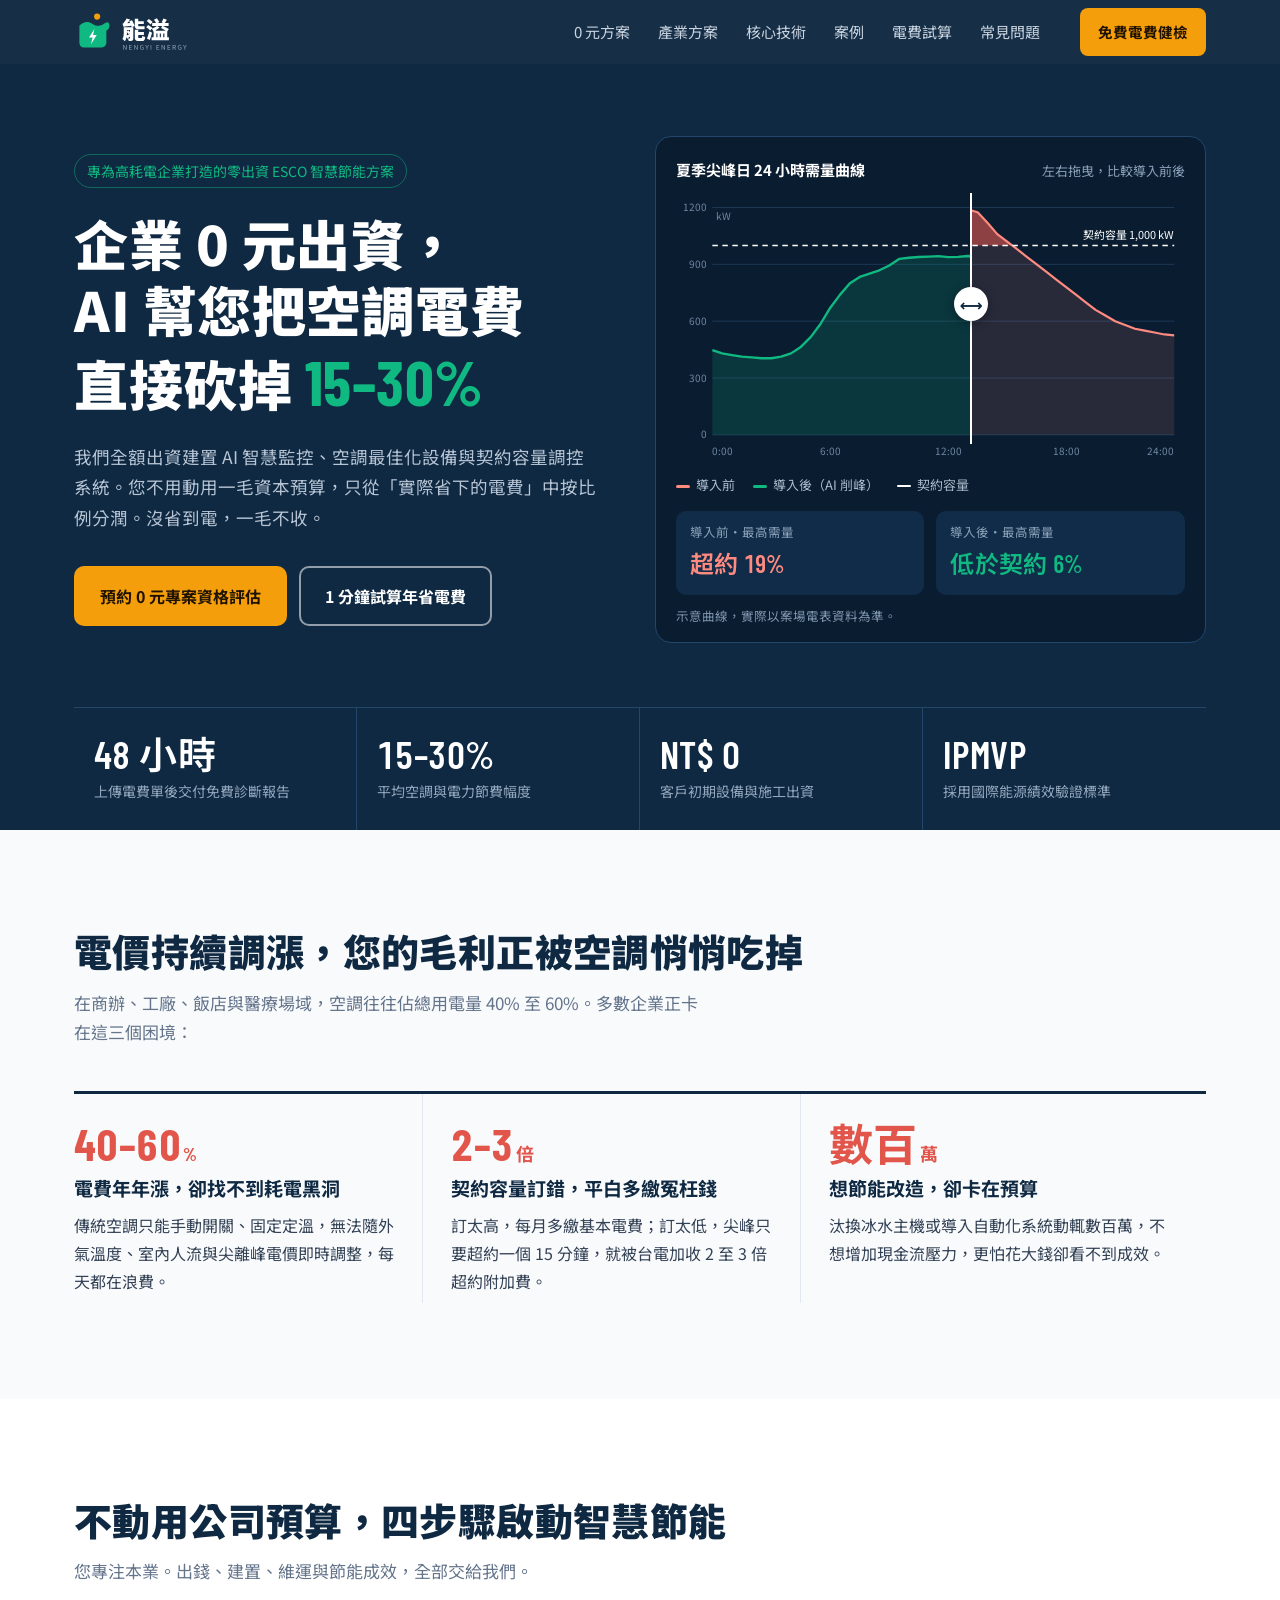
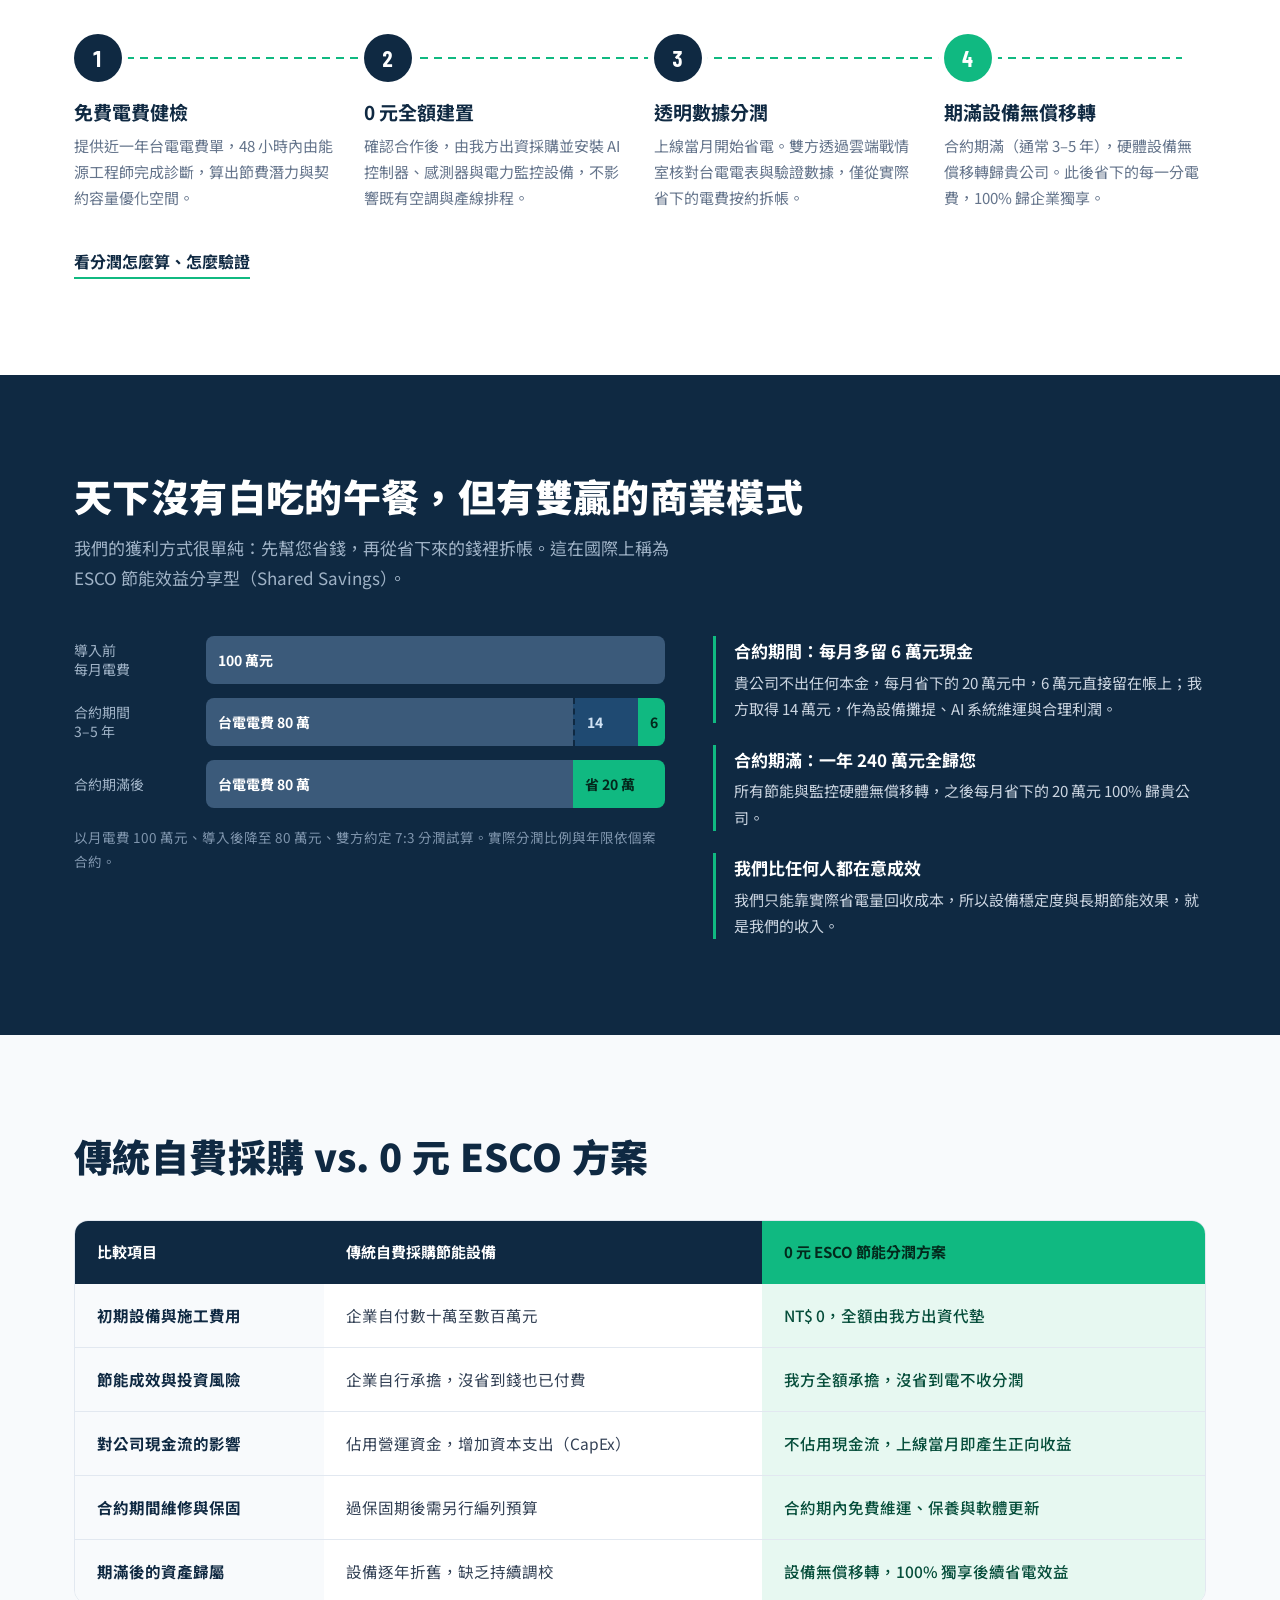
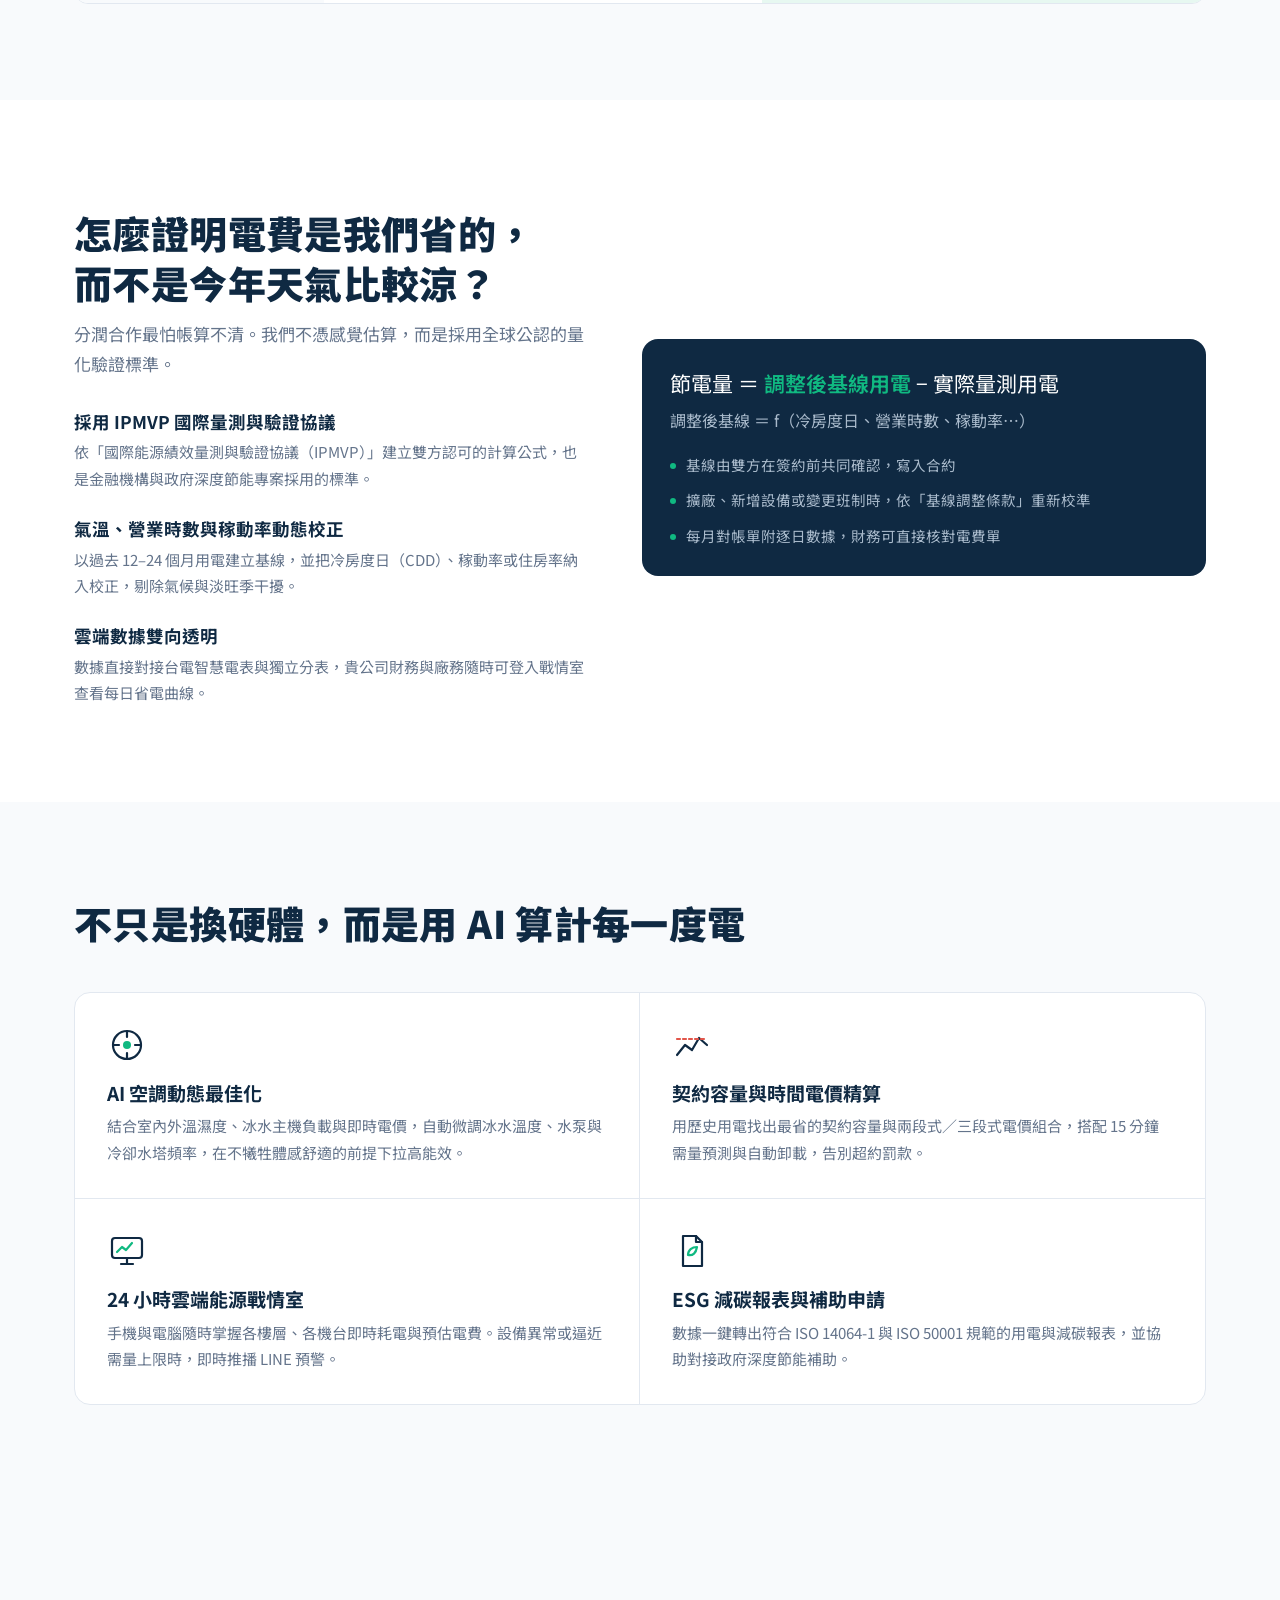
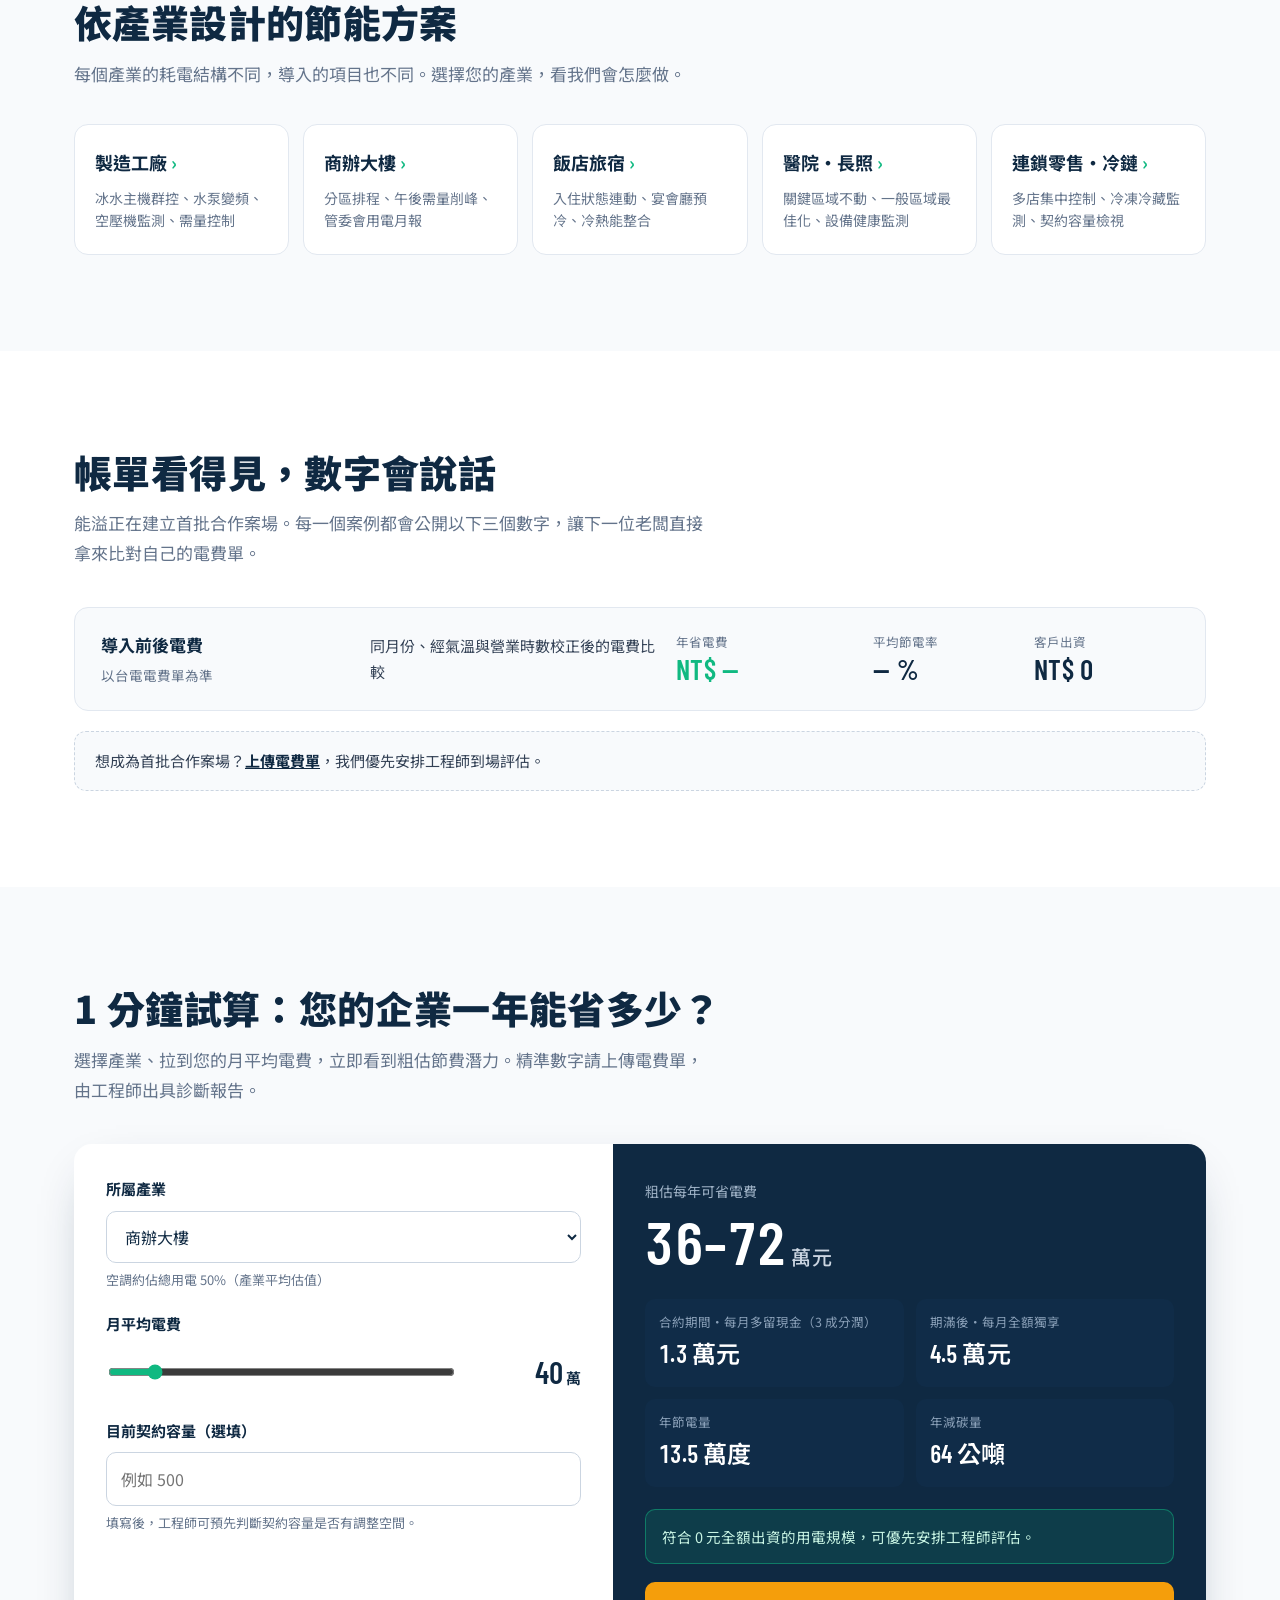
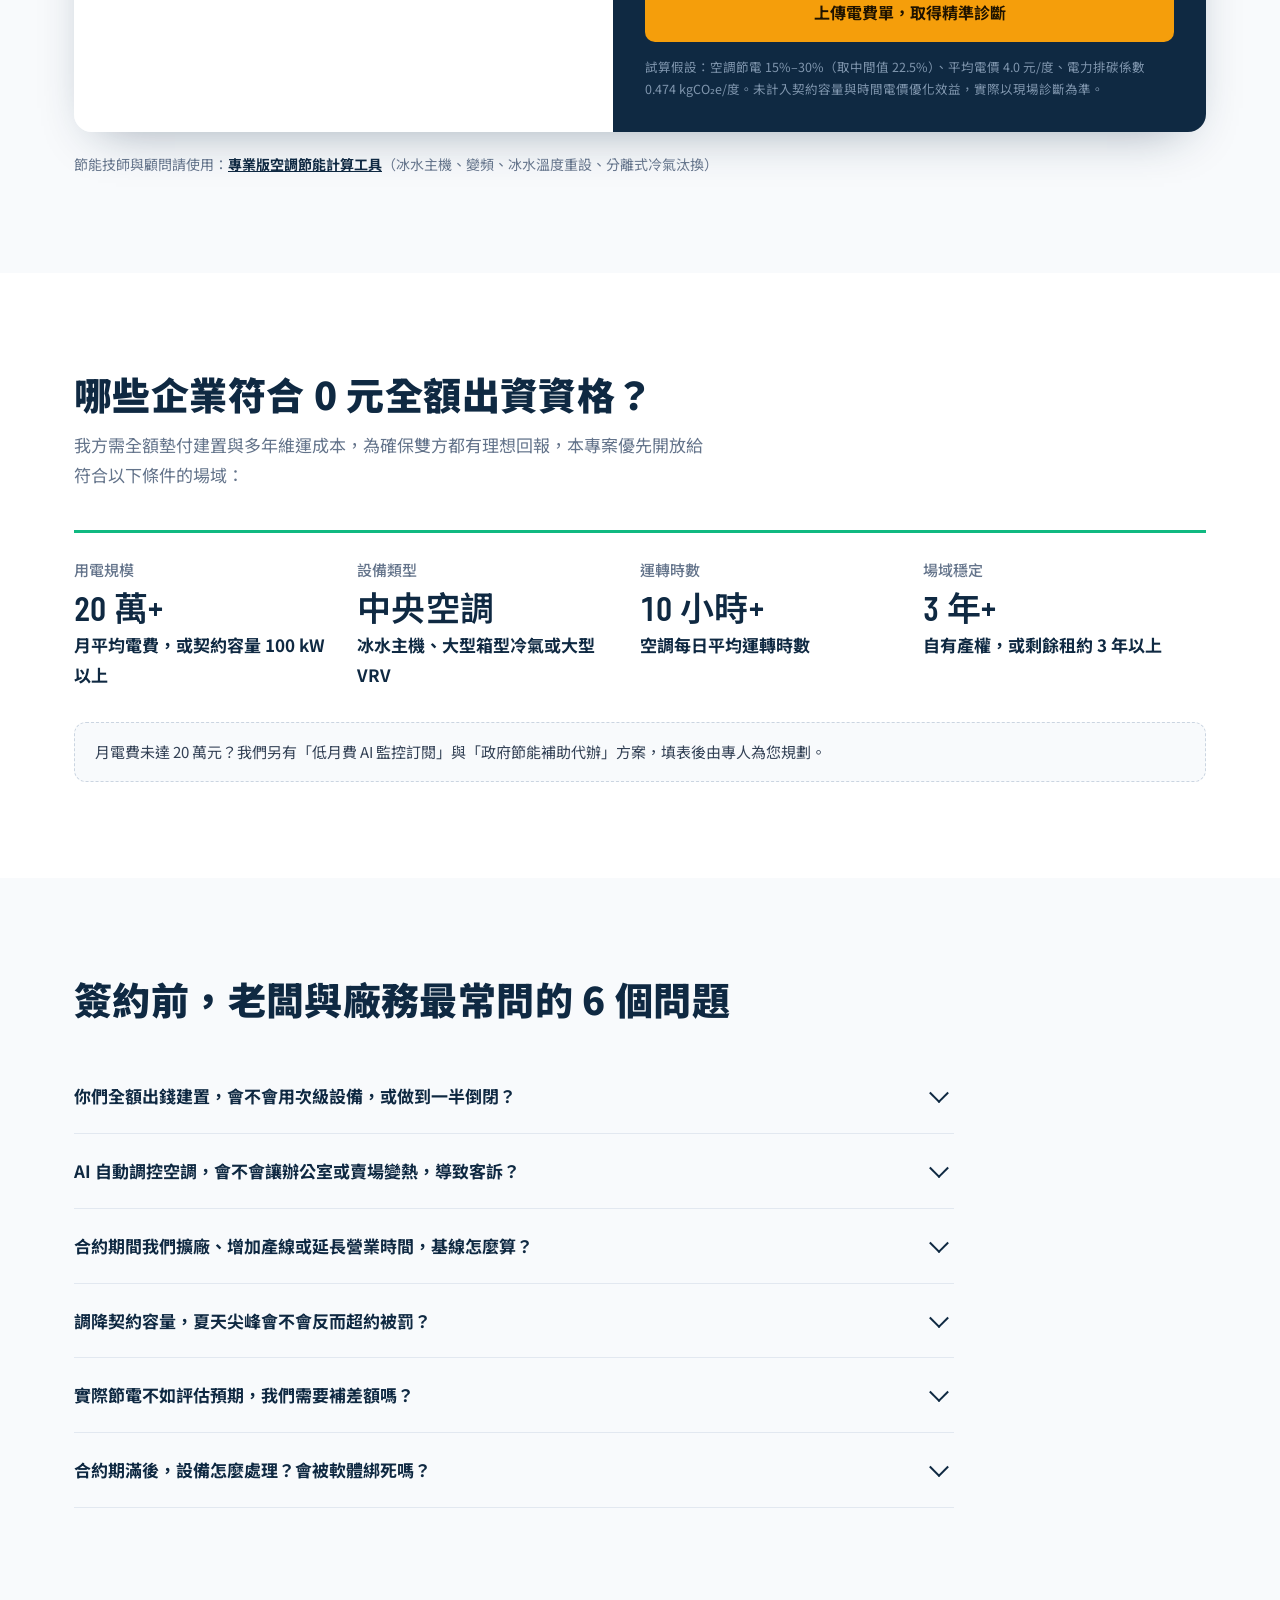
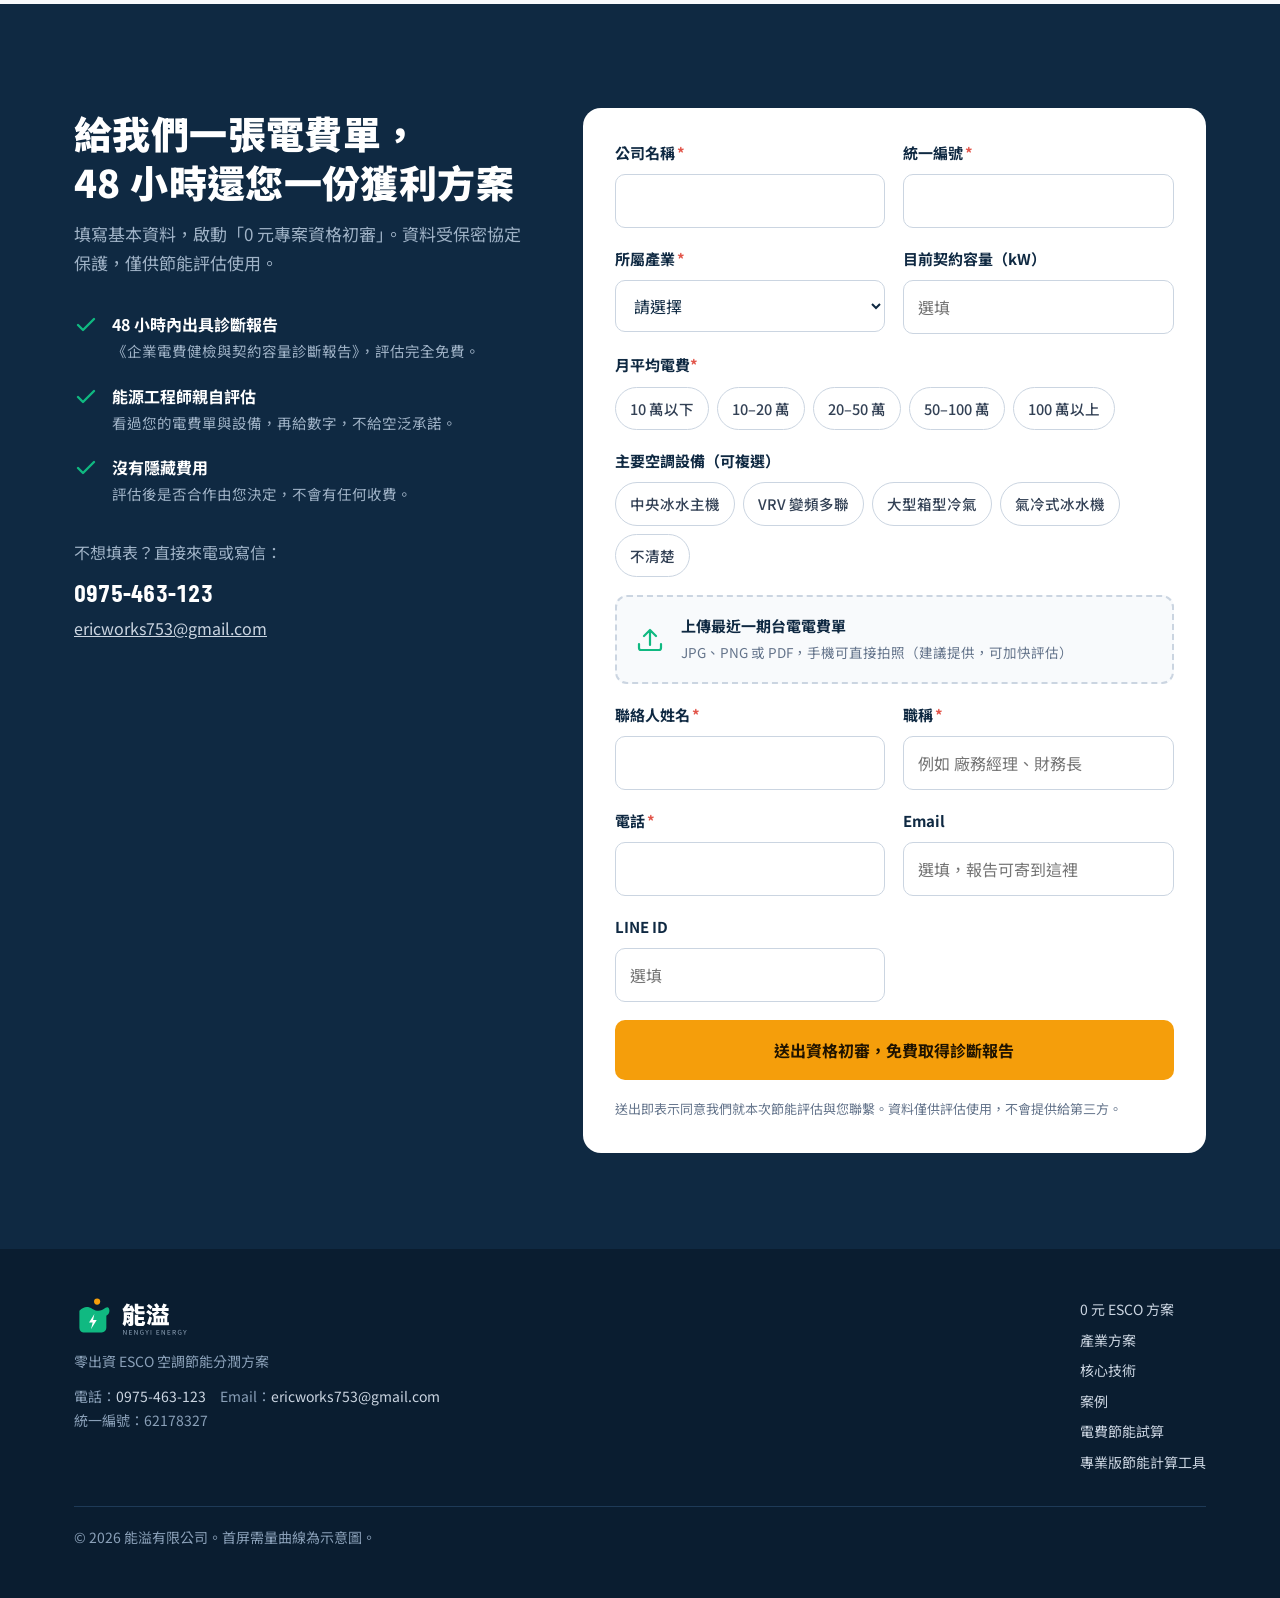
==== index.html @ 0d03c043 "能溢官網初版：首頁、產業方案頁、Logo、診斷報告工具 Co-Authored-By: Claude Opus 5.5 <noreply@anthropic.com> Claude-Session: " ====
<!DOCTYPE html>
<html lang="zh-Hant">
<head>
<meta charset="UTF-8">
<meta name="viewport" content="width=device-width, initial-scale=1">
<title>能溢有限公司｜0 元 ESCO 空調節能分潤方案</title>
<link rel="icon" type="image/svg+xml" href="/assets/logo-icon.svg">
<link rel="apple-touch-icon" href="/assets/logo-icon-180.png">
<meta property="og:image" content="/assets/logo-icon-512.png">
<meta name="description" content="零出資 ESCO 節能績效保證方案：我方全額出資建置 AI 空調最佳化、契約容量調控與雲端能源戰情室，只從實際省下的電費中分潤，沒省到電不收費。上傳電費單，48 小時取得免費診斷報告。">
<meta property="og:title" content="企業 0 元出資，AI 幫您把空調電費砍掉 15%–30%">
<meta property="og:description" content="全額出資建置、依實際節電分潤、IPMVP 國際標準驗證、期滿設備無償移轉。">
<link rel="preconnect" href="https://fonts.googleapis.com">
<link rel="preconnect" href="https://fonts.gstatic.com" crossorigin>
<link href="https://fonts.googleapis.com/css2?family=Noto+Sans+TC:wght@400;500;700;900&family=Barlow+Condensed:wght@500;600;700&display=swap" rel="stylesheet">
<style>
:root{
  --navy:#0F2942; --navy-2:#173a5c; --navy-3:#0a1d30;
  --green:#10B981; --green-soft:#e7f8f1;
  --amber:#F59E0B; --amber-ink:#5a3a00;
  --bg:#F8FAFC; --ink:#334155; --ink-strong:#0F2942; --muted:#64748b; --line:#e2e8f0;
  --red:#e2554a;
  --wrap:1180px;
}
*{box-sizing:border-box}
html{scroll-behavior:smooth;scroll-padding-top:76px}
@media (prefers-reduced-motion:reduce){html{scroll-behavior:auto}*{animation:none!important;transition:none!important}}
body{margin:0;font-family:"Noto Sans TC",system-ui,sans-serif;color:var(--ink);background:var(--bg);font-size:16px;line-height:1.75;-webkit-font-smoothing:antialiased}
img,svg{display:block;max-width:100%}
a{color:inherit}
h1,h2,h3{color:var(--ink-strong);line-height:1.3;margin:0}
h2{font-size:clamp(26px,3.4vw,38px);font-weight:900;letter-spacing:.01em}
h3{font-size:19px;font-weight:700}
p{margin:0}
.num{font-family:"Barlow Condensed","Noto Sans TC",sans-serif;font-variant-numeric:tabular-nums;letter-spacing:.01em}
.wrap{max-width:var(--wrap);margin:0 auto;padding:0 24px}
.lede{font-size:17px;color:var(--muted);max-width:640px;margin-top:12px}
section{padding:96px 0}
@media (max-width:720px){section{padding:68px 0}}
:focus-visible{outline:3px solid var(--amber);outline-offset:2px;border-radius:4px}

/* buttons */
.btn{display:inline-flex;align-items:center;justify-content:center;gap:8px;font:inherit;font-weight:700;font-size:16px;padding:14px 24px;border-radius:10px;border:2px solid transparent;cursor:pointer;text-decoration:none;transition:transform .15s,filter .15s}
.btn:hover{filter:brightness(1.06);transform:translateY(-1px)}
.btn-amber{background:var(--amber);color:#1f1300}
.btn-line{background:transparent;color:#fff;border-color:rgba(255,255,255,.55)}
.btn-line.dark{color:var(--navy);border-color:var(--navy)}
.btn-sm{padding:9px 16px;font-size:14.5px;border-radius:8px}

/* nav */
.nav{position:sticky;top:0;z-index:50;background:rgba(15,41,66,.97);backdrop-filter:blur(6px);color:#fff}
.nav .wrap{display:flex;align-items:center;gap:28px;height:64px}
.brand{display:flex;align-items:center;text-decoration:none;color:#fff}
.brand img{display:block;height:40px;width:auto}
.brand b{font-size:19px;font-weight:900;line-height:1.1;display:block}
.brand small{display:block;font-family:"Barlow Condensed";font-size:12px;letter-spacing:.08em;color:#94a8bd;line-height:1;font-weight:600}
.nav ul{display:flex;gap:4px;list-style:none;margin:0;padding:0;margin-left:auto}
.nav ul a{display:block;padding:8px 12px;border-radius:8px;text-decoration:none;font-size:15px;color:#cbd5e1}
.nav ul a:hover{color:#fff;background:rgba(255,255,255,.07)}
@media (max-width:960px){.nav ul{display:none}.nav .btn-sm{margin-left:auto}}

/* hero */
.hero{background:var(--navy);color:#e2e8f0;padding:72px 0 0;overflow:hidden}
.hero-grid{display:grid;grid-template-columns:1fr 1.05fr;gap:56px;align-items:center}
@media (max-width:960px){.hero-grid{grid-template-columns:1fr;gap:40px}}
.hero-tag{display:inline-block;font-size:14px;color:var(--green);border:1px solid rgba(16,185,129,.45);padding:4px 12px;border-radius:999px;margin-bottom:22px}
.hero h1{color:#fff;font-size:clamp(34px,4.6vw,54px);font-weight:900;line-height:1.22;letter-spacing:.01em}
.hero h1 .cut{font-family:"Barlow Condensed",sans-serif;font-weight:700;font-size:1.18em;color:var(--green);white-space:nowrap}
.hero .sub{margin-top:22px;font-size:17.5px;color:#b6c4d4;max-width:540px}
.hero .ctas{display:flex;flex-wrap:wrap;gap:12px;margin-top:32px}

/* load curve panel */
.panel{background:var(--navy-3);border:1px solid #23466b;border-radius:16px;padding:20px 20px 16px;position:relative}
.panel-head{display:flex;justify-content:space-between;align-items:baseline;gap:10px;flex-wrap:wrap;margin-bottom:10px}
.panel-head strong{color:#fff;font-size:15px}
.panel-head span{font-size:13px;color:#8aa0b8}
.curve-box{position:relative;user-select:none;touch-action:pan-y}
.curve-box svg{width:100%;height:auto}
.curve-box input[type=range]{position:absolute;inset:0;width:100%;height:100%;opacity:0;cursor:ew-resize;margin:0}
.handle{position:absolute;top:0;bottom:22px;width:2px;background:#fff;pointer-events:none;transform:translateX(-1px)}
.handle::after{content:"⟷";position:absolute;top:44%;left:50%;transform:translate(-50%,-50%);width:34px;height:34px;border-radius:50%;background:#fff;color:var(--navy);display:grid;place-items:center;font-size:16px;font-weight:700;box-shadow:0 2px 10px rgba(0,0,0,.35)}
.curve-box:focus-within .handle::after{outline:3px solid var(--amber)}
.legend{display:flex;gap:18px;flex-wrap:wrap;font-size:13px;color:#a9bacb;margin-top:8px}
.legend i{display:inline-block;width:14px;height:3px;border-radius:2px;vertical-align:middle;margin-right:6px}
.panel-foot{display:grid;grid-template-columns:1fr 1fr;gap:12px;margin-top:14px}
.pf{background:#102c48;border-radius:10px;padding:10px 14px}
.pf small{display:block;font-size:12.5px;color:#8aa0b8}
.pf b{font-size:24px;color:#fff;font-weight:600}
.pf b.bad{color:#ff8a80}.pf b.good{color:var(--green)}

/* trust bar */
.trust{margin-top:64px;border-top:1px solid #23466b;display:grid;grid-template-columns:repeat(4,1fr)}
.trust div{padding:26px 20px;border-right:1px solid #23466b}
.trust div:last-child{border-right:0}
.trust b{display:block;color:#fff;font-size:38px;font-weight:600;line-height:1.1}
.trust span{font-size:14px;color:#94a8bd}
.trust em{font-style:normal;font-size:12px;color:#6f86a0;margin-left:4px}
@media (max-width:760px){.trust{grid-template-columns:1fr 1fr}.trust div:nth-child(2){border-right:0}.trust div:nth-child(-n+2){border-bottom:1px solid #23466b}}

/* pain */
.pain-list{margin-top:44px;display:grid;grid-template-columns:repeat(3,1fr);gap:0;border-top:3px solid var(--navy)}
.pain-list article{padding:28px 28px 8px 0;margin-right:28px;border-right:1px solid var(--line)}
.pain-list article:last-child{border-right:0;margin-right:0}
.pain-list article + article{padding-left:0}
.pain-list h3{margin-bottom:10px}
.pain-list .stat{font-size:44px;font-weight:700;color:var(--red);line-height:1;margin-bottom:10px}
.pain-list .stat small{font-size:18px;margin-left:2px}
@media (max-width:860px){.pain-list{grid-template-columns:1fr}.pain-list article{border-right:0;margin-right:0;border-bottom:1px solid var(--line);padding:24px 0}}

/* steps */
.steps-sec{background:#fff}
.steps{margin-top:48px;display:grid;grid-template-columns:repeat(4,1fr);gap:28px;counter-reset:s;position:relative}
.steps::before{content:"";position:absolute;top:23px;left:24px;right:24px;height:2px;background:repeating-linear-gradient(90deg,var(--green) 0 8px,transparent 8px 14px)}
.step{position:relative}
.step .dot{width:48px;height:48px;border-radius:50%;background:var(--navy);color:#fff;display:grid;place-items:center;font-size:22px;font-weight:700;position:relative;z-index:1;box-shadow:0 0 0 6px #fff}
.step:last-child .dot{background:var(--green)}
.step h3{margin:18px 0 8px}
.step p{font-size:15px;color:var(--muted)}
@media (max-width:860px){.steps{grid-template-columns:1fr;gap:26px}.steps::before{top:24px;bottom:24px;left:23px;right:auto;width:2px;height:auto;background:repeating-linear-gradient(180deg,var(--green) 0 8px,transparent 8px 14px)}.step{padding-left:70px}.step .dot{position:absolute;left:0;top:0}.step h3{margin-top:8px}}
.textlink{display:inline-block;margin-top:36px;font-weight:700;color:var(--navy);text-decoration:none;border-bottom:2px solid var(--green);padding-bottom:2px}

/* split money */
.money{background:var(--navy);color:#cbd5e1}
.money h2{color:#fff}
.money .lede{color:#9fb2c6}
.split{margin-top:44px;display:grid;grid-template-columns:1.2fr 1fr;gap:48px;align-items:start}
@media (max-width:900px){.split{grid-template-columns:1fr}}
.bill{display:grid;gap:14px}
.bill-row{display:grid;grid-template-columns:118px 1fr;gap:14px;align-items:center}
.bill-row > span{font-size:14px;color:#9fb2c6;line-height:1.4}
.bar{height:48px;border-radius:8px;display:flex;overflow:hidden;font-size:14px;font-weight:700}
.bar > div{display:flex;align-items:center;padding:0 12px;white-space:nowrap}
.seg-pay{background:#3b5a7a;color:#fff}
.seg-us{background:#1f4a72;color:#cfe1f3;border-left:2px dashed #0F2942}
.seg-you{background:var(--green);color:#03291c}
.money-note{margin-top:18px;font-size:13.5px;color:#7f95ad}
.money-points{display:grid;gap:22px}
.money-points div{border-left:3px solid var(--green);padding-left:18px}
.money-points b{display:block;color:#fff;font-size:17px;margin-bottom:4px}
.money-points p{font-size:15px}

@media (max-width:620px){.bill-row{grid-template-columns:70px 1fr;gap:10px}.bar{font-size:12.5px;height:42px}.bar > div{padding:0 6px}.pf b{font-size:20px}}
/* compare */
.compare{margin-top:40px;overflow-x:auto;border-radius:14px;border:1px solid var(--line);background:#fff}
.compare table{width:100%;border-collapse:collapse;min-width:640px}
.compare th,.compare td{padding:18px 22px;text-align:left;border-bottom:1px solid var(--line);vertical-align:top;font-size:15.5px}
.compare thead th{background:var(--navy);color:#fff;font-size:15px;font-weight:700}
.compare thead th:last-child{background:var(--green);color:#03291c}
.compare tbody th{color:var(--ink-strong);font-weight:700;width:22%;background:#f8fafc}
.compare td:last-child{background:var(--green-soft);color:#064e3b;font-weight:500}
.compare tr:last-child > *{border-bottom:0}

/* mv */
.mv{background:#fff}
.mv-grid{display:grid;grid-template-columns:1fr 1.1fr;gap:56px;align-items:center;margin-top:12px}
@media (max-width:900px){.mv-grid{grid-template-columns:1fr}}
.mv-list{display:grid;gap:26px;margin-top:32px}
.mv-list h3{font-size:17.5px;margin-bottom:6px}
.mv-list p{font-size:15px;color:var(--muted)}
.formula{background:var(--navy);color:#dbe6f1;border-radius:16px;padding:28px}
.formula .eq{font-size:21px;color:#fff;line-height:1.6}
.formula .eq b{color:var(--green);font-weight:600}
.formula ul{margin:18px 0 0;padding:0;list-style:none;display:grid;gap:10px;font-size:14.5px;color:#a9bacb}
.formula li{padding-left:16px;position:relative}
.formula li::before{content:"";position:absolute;left:0;top:.75em;width:6px;height:6px;border-radius:50%;background:var(--green)}

/* solutions */
.sol-grid{margin-top:44px;display:grid;grid-template-columns:1fr 1fr;gap:0;border:1px solid var(--line);border-radius:16px;overflow:hidden;background:#fff}
.sol{padding:32px;border-bottom:1px solid var(--line)}
.sol:nth-child(odd){border-right:1px solid var(--line)}
.sol:nth-last-child(-n+2){border-bottom:0}
.sol svg{width:40px;height:40px;margin-bottom:16px}
.sol h3{margin-bottom:8px}
.sol p{font-size:15px;color:var(--muted)}
@media (max-width:760px){.sol-grid{grid-template-columns:1fr}.sol:nth-child(odd){border-right:0}.sol:nth-last-child(2){border-bottom:1px solid var(--line)}}

/* industries */
.ind-grid{margin-top:36px;display:grid;grid-template-columns:repeat(5,minmax(0,1fr));gap:14px}
.ind{display:flex;flex-direction:column;gap:8px;padding:22px 20px;border-radius:14px;background:#fff;border:1.5px solid var(--line);text-decoration:none;transition:border-color .15s}
.ind:hover{border-color:var(--green)}
.ind b{font-size:18px;color:var(--ink-strong)}
.ind b::after{content:" ›";color:var(--green)}
.ind span{font-size:14px;color:var(--muted);line-height:1.6}
@media (max-width:1000px){.ind-grid{grid-template-columns:repeat(2,minmax(0,1fr))}}
@media (max-width:520px){.ind-grid{grid-template-columns:1fr}}
/* cases */
.cases{background:#fff}
.case-table{margin-top:40px;display:grid;gap:14px}
.case{display:grid;grid-template-columns:1.4fr 1.6fr 1fr .8fr .8fr;gap:16px;align-items:center;padding:22px 26px;border:1px solid var(--line);border-radius:14px;background:var(--bg)}
.case .who b{display:block;color:var(--ink-strong);font-size:17px}
.case .who span{font-size:13.5px;color:var(--muted)}
.case .what{font-size:15px}
.case .k small{display:block;font-size:12.5px;color:var(--muted)}
.case .k b{font-size:28px;font-weight:600;color:var(--ink-strong);line-height:1.15}
.case .k b.g{color:var(--green)}
.sample{display:inline-block;font-size:12px;color:var(--amber-ink);background:#fef3c7;border-radius:4px;padding:1px 7px;margin-left:6px;vertical-align:2px;font-weight:500}
@media (max-width:860px){.case{grid-template-columns:1fr 1fr}.case .who,.case .what{grid-column:1/-1}}

/* calculator */
.calc-wrap{margin-top:40px;display:grid;grid-template-columns:1fr 1.1fr;border-radius:18px;overflow:hidden;box-shadow:0 18px 50px -24px rgba(15,41,66,.45)}
@media (max-width:900px){.calc-wrap{grid-template-columns:1fr}}
.calc-in{background:#fff;padding:32px;display:grid;gap:20px;align-content:start}
.calc-out{background:var(--navy);color:#cbd5e1;padding:32px;display:flex;flex-direction:column}
.fld label{display:block;font-weight:700;color:var(--ink-strong);font-size:15px;margin-bottom:8px}
.fld .hint{font-size:13px;color:var(--muted);margin-top:6px}
select,input[type=text],input[type=tel],input[type=email],input[type=number],textarea{width:100%;font:inherit;font-size:16px;color:var(--ink-strong);background:#fff;border:1.5px solid #cbd5e1;border-radius:10px;padding:12px 14px}
select:focus,input:focus,textarea:focus{outline:none;border-color:var(--green);box-shadow:0 0 0 4px rgba(16,185,129,.18)}
.bill-in{display:flex;align-items:center;gap:14px}
.bill-in input[type=range]{flex:1;accent-color:var(--green)}
.bill-in output{min-width:110px;text-align:right;font-size:30px;font-weight:600;color:var(--ink-strong)}
.bill-in output small{font-size:15px;font-family:"Noto Sans TC";margin-left:2px}
.out-main small{font-size:14px;color:#9fb2c6}
.out-main .big{font-size:clamp(42px,6vw,60px);color:#fff;font-weight:600;line-height:1.05;margin:6px 0 4px}
.out-main .big span{font-size:20px;font-family:"Noto Sans TC";font-weight:500;margin-left:4px;color:#cbd5e1}
.out-grid{display:grid;grid-template-columns:1fr 1fr;gap:12px;margin:22px 0}
.out-grid div{background:#102c48;border-radius:10px;padding:12px 14px}
.out-grid small{display:block;font-size:12.5px;color:#8aa0b8}
.out-grid b{font-size:24px;color:#fff;font-weight:600}
.tier{border-radius:10px;padding:14px 16px;font-size:14.5px;margin-bottom:18px}
.tier.vip{background:rgba(16,185,129,.14);border:1px solid rgba(16,185,129,.5);color:#c9f5e4}
.tier.std{background:rgba(245,158,11,.12);border:1px solid rgba(245,158,11,.45);color:#fde9c0}
.calc-out .btn{margin-top:auto}
.assume{font-size:12.5px;color:#7f95ad;margin-top:14px}

/* eligibility */
.elig{background:#fff}
.elig-grid{margin-top:40px;display:grid;grid-template-columns:repeat(4,1fr);gap:0;border-top:3px solid var(--green)}
.elig-grid div{padding:24px 24px 0 0}
.elig-grid b{display:block;font-size:15px;color:var(--muted);font-weight:500;margin-bottom:6px}
.elig-grid p{color:var(--ink-strong);font-weight:700;font-size:17px}
.elig-grid .num{font-size:34px;font-weight:600;color:var(--navy);display:block;line-height:1.1;margin-bottom:4px}
@media (max-width:860px){.elig-grid{grid-template-columns:1fr 1fr;gap:10px}}
.tip{margin-top:32px;padding:16px 20px;border-radius:12px;background:var(--bg);border:1px dashed #cbd5e1;font-size:15px}

/* faq */
.faq-list{margin-top:36px;max-width:880px}
.faq-list details{border-bottom:1px solid var(--line)}
.faq-list summary{list-style:none;cursor:pointer;padding:22px 44px 22px 0;font-weight:700;color:var(--ink-strong);font-size:17px;position:relative}
.faq-list summary::-webkit-details-marker{display:none}
.faq-list summary::after{content:"";position:absolute;right:8px;top:50%;width:12px;height:12px;border-right:2px solid var(--navy);border-bottom:2px solid var(--navy);transform:translateY(-70%) rotate(45deg);transition:transform .2s}
.faq-list details[open] summary::after{transform:translateY(-30%) rotate(-135deg)}
.faq-list .a{padding:0 0 24px;color:var(--ink);font-size:15.5px;max-width:780px}

/* apply form */
.apply{background:var(--navy);color:#cbd5e1}
.apply h2{color:#fff}
.apply .lede{color:#9fb2c6}
.apply-grid{display:grid;grid-template-columns:.85fr 1.15fr;gap:48px;margin-top:8px;align-items:start}
@media (max-width:960px){.apply-grid{grid-template-columns:1fr}}
.promise{display:grid;gap:18px;margin-top:32px}
.promise > div{display:flex;gap:14px;align-items:flex-start}
.promise svg{flex:none;width:24px;height:24px;margin-top:3px}
.promise b{color:#fff;display:block}
.promise p{font-size:14.5px;color:#9fb2c6}
form.card{background:#fff;color:var(--ink);border-radius:18px;padding:32px;display:grid;grid-template-columns:1fr 1fr;gap:18px}
form.card .full{grid-column:1/-1}
@media (max-width:620px){form.card{grid-template-columns:1fr;padding:24px}}
form .fld label .req{color:var(--red);margin-left:2px}
.chips{display:flex;flex-wrap:wrap;gap:8px}
.chips label{margin:0;font-weight:500;font-size:14.5px;color:var(--ink);cursor:pointer}
.chips input{position:absolute;opacity:0;pointer-events:none}
.chips span{display:inline-block;padding:8px 14px;border:1.5px solid #cbd5e1;border-radius:999px;transition:.15s}
.chips input:checked + span{border-color:var(--green);background:var(--green-soft);color:#065f46;font-weight:700}
.chips input:focus-visible + span{outline:3px solid var(--amber);outline-offset:2px}
.fld label.drop{display:flex;margin:0;font-weight:400;align-items:center;gap:14px;border:2px dashed #cbd5e1;border-radius:12px;padding:16px;cursor:pointer;background:var(--bg)}
.drop:hover{border-color:var(--green)}
.drop input{position:absolute;opacity:0;width:1px;height:1px}
.drop svg{width:34px;height:34px;flex:none}
.drop b{display:block;color:var(--ink-strong)}
.drop span{font-size:13.5px;color:var(--muted)}
.form-tier{font-size:14px;border-radius:10px;padding:10px 14px;display:none}
.form-tier.show{display:block}
.form-tier.vip{background:var(--green-soft);color:#065f46}
.form-tier.std{background:#fef3c7;color:var(--amber-ink)}
.privacy{font-size:13px;color:var(--muted)}
.hp{position:absolute;left:-9999px}

/* footer */
footer{background:var(--navy-3);color:#8aa0b8;padding:48px 0 110px;font-size:14px}
footer .wrap{display:flex;flex-wrap:wrap;gap:24px 48px;justify-content:space-between}
footer a{color:#cbd5e1;text-decoration:none}
footer a:hover{color:#fff}
footer ul{list-style:none;margin:0;padding:0;display:grid;gap:6px}
@media (min-width:761px){footer{padding-bottom:48px}}

/* mobile sticky bar */
.mbar{display:none}
@media (max-width:760px){
  .mbar{display:grid;grid-template-columns:1fr 1.3fr;gap:8px;position:fixed;left:0;right:0;bottom:0;z-index:60;padding:10px 12px calc(10px + env(safe-area-inset-bottom));background:rgba(255,255,255,.97);border-top:1px solid var(--line);box-shadow:0 -6px 20px rgba(15,41,66,.08)}
  .mbar a{display:flex;align-items:center;justify-content:center;gap:6px;border-radius:10px;padding:12px 8px;font-weight:700;font-size:15px;text-decoration:none}
  .mbar .l{background:var(--navy);color:#fff}
  .mbar .u{background:var(--amber);color:#1f1300}
}
</style>
</head>
<body>

<!-- 能溢有限公司官網。產業頁在 solution.html，Logo 檔在 assets/。 -->

<nav class="nav" aria-label="主選單">
  <div class="wrap">
    <a class="brand" href="#top" aria-label="能溢有限公司 回到頂端"><img src="assets/logo-horizontal-white.svg" alt="能溢有限公司" width="114" height="40"></a>
    <ul>
      <li><a href="#model">0 元方案</a></li>
      <li><a href="solution.html">產業方案</a></li>
      <li><a href="#solutions">核心技術</a></li>
      <li><a href="#cases">案例</a></li>
      <li><a href="#calc">電費試算</a></li>
      <li><a href="#faq">常見問題</a></li>
    </ul>
    <a class="btn btn-amber btn-sm" href="#apply">免費電費健檢</a>
  </div>
</nav>

<header class="hero" id="top">
  <div class="wrap">
    <div class="hero-grid">
      <div>
        <span class="hero-tag">專為高耗電企業打造的零出資 ESCO 智慧節能方案</span>
        <h1>企業 0 元出資，<br>AI 幫您把空調電費<br>直接砍掉 <span class="cut">15–30%</span></h1>
        <p class="sub">我們全額出資建置 AI 智慧監控、空調最佳化設備與契約容量調控系統。您不用動用一毛資本預算，只從「實際省下的電費」中按比例分潤。沒省到電，一毛不收。</p>
        <div class="ctas">
          <a class="btn btn-amber" href="#apply">預約 0 元專案資格評估</a>
          <a class="btn btn-line" href="#calc">1 分鐘試算年省電費</a>
        </div>
      </div>

      <figure class="panel" style="margin:0" aria-labelledby="curveTitle">
        <div class="panel-head">
          <strong id="curveTitle">夏季尖峰日 24 小時需量曲線</strong>
          <span>左右拖曳，比較導入前後</span>
        </div>
        <div class="curve-box" id="curveBox">
          <svg id="curve" viewBox="0 0 560 300" role="img" aria-label="導入前需量曲線在下午兩次超過契約容量，導入後 AI 削峰，全天維持在契約容量以下"></svg>
          <div class="handle" id="handle"></div>
          <input type="range" id="curveRange" min="0" max="100" value="58" aria-label="導入前後比較滑桿">
        </div>
        <div class="legend">
          <span><i style="background:#ff8a80"></i>導入前</span>
          <span><i style="background:var(--green)"></i>導入後（AI 削峰）</span>
          <span><i style="background:#fff;height:0;border-top:2px dashed #fff"></i>契約容量</span>
        </div>
        <div class="panel-foot">
          <div class="pf"><small>導入前・最高需量</small><b class="num bad">超約 19%</b></div>
          <div class="pf"><small>導入後・最高需量</small><b class="num good">低於契約 6%</b></div>
        </div>
        <figcaption class="assume" style="margin-top:10px">示意曲線，實際以案場電表資料為準。</figcaption>
      </figure>
    </div>

    <div class="trust">
      <div><b class="num">48 小時</b><span>上傳電費單後交付免費診斷報告</span></div>
      <div><b class="num">15–30%</b><span>平均空調與電力節費幅度</span></div>
      <div><b class="num">NT$ 0</b><span>客戶初期設備與施工出資</span></div>
      <div><b class="num">IPMVP</b><span>採用國際能源績效驗證標準</span></div>
    </div>
  </div>
</header>

<main>

<section id="pain">
  <div class="wrap">
    <h2>電價持續調漲，您的毛利正被空調悄悄吃掉</h2>
    <p class="lede">在商辦、工廠、飯店與醫療場域，空調往往佔總用電量 40% 至 60%。多數企業正卡在這三個困境：</p>
    <div class="pain-list">
      <article>
        <div class="stat num">40–60<small>%</small></div>
        <h3>電費年年漲，卻找不到耗電黑洞</h3>
        <p>傳統空調只能手動開關、固定定溫，無法隨外氣溫度、室內人流與尖離峰電價即時調整，每天都在浪費。</p>
      </article>
      <article>
        <div class="stat num">2–3<small>倍</small></div>
        <h3>契約容量訂錯，平白多繳冤枉錢</h3>
        <p>訂太高，每月多繳基本電費；訂太低，尖峰只要超約一個 15 分鐘，就被台電加收 2 至 3 倍超約附加費。</p>
      </article>
      <article>
        <div class="stat num">數百<small>萬</small></div>
        <h3>想節能改造，卻卡在預算</h3>
        <p>汰換冰水主機或導入自動化系統動輒數百萬，不想增加現金流壓力，更怕花大錢卻看不到成效。</p>
      </article>
    </div>
  </div>
</section>

<section class="steps-sec" id="how">
  <div class="wrap">
    <h2>不動用公司預算，四步驟啟動智慧節能</h2>
    <p class="lede">您專注本業。出錢、建置、維運與節能成效，全部交給我們。</p>
    <div class="steps">
      <div class="step"><div class="dot num">1</div><h3>免費電費健檢</h3><p>提供近一年台電電費單，48 小時內由能源工程師完成診斷，算出節費潛力與契約容量優化空間。</p></div>
      <div class="step"><div class="dot num">2</div><h3>0 元全額建置</h3><p>確認合作後，由我方出資採購並安裝 AI 控制器、感測器與電力監控設備，不影響既有空調與產線排程。</p></div>
      <div class="step"><div class="dot num">3</div><h3>透明數據分潤</h3><p>上線當月開始省電。雙方透過雲端戰情室核對台電電表與驗證數據，僅從實際省下的電費按約拆帳。</p></div>
      <div class="step"><div class="dot num">4</div><h3>期滿設備無償移轉</h3><p>合約期滿（通常 3–5 年），硬體設備無償移轉歸貴公司。此後省下的每一分電費，100% 歸企業獨享。</p></div>
    </div>
    <a class="textlink" href="#model">看分潤怎麼算、怎麼驗證</a>
  </div>
</section>

<section class="money" id="model">
  <div class="wrap">
    <h2>天下沒有白吃的午餐，但有雙贏的商業模式</h2>
    <p class="lede">我們的獲利方式很單純：先幫您省錢，再從省下來的錢裡拆帳。這在國際上稱為 ESCO 節能效益分享型（Shared Savings）。</p>
    <div class="split">
      <div>
        <div class="bill" aria-label="以月電費 100 萬元為例的分潤示意">
          <div class="bill-row"><span>導入前<br>每月電費</span>
            <div class="bar"><div class="seg-pay" style="width:100%">100 萬元</div></div></div>
          <div class="bill-row"><span>合約期間<br>3–5 年</span>
            <div class="bar"><div class="seg-pay" style="width:80%">台電電費 80 萬</div><div class="seg-us" style="width:14%" title="我方分潤 14 萬">14</div><div class="seg-you" style="width:6%" title="貴公司多留 6 萬">6</div></div></div>
          <div class="bill-row"><span>合約期滿後</span>
            <div class="bar"><div class="seg-pay" style="width:80%">台電電費 80 萬</div><div class="seg-you" style="width:20%">省 20 萬</div></div></div>
        </div>
        <p class="money-note">以月電費 100 萬元、導入後降至 80 萬元、雙方約定 7:3 分潤試算。實際分潤比例與年限依個案合約。</p>
      </div>
      <div class="money-points">
        <div><b>合約期間：每月多留 6 萬元現金</b><p>貴公司不出任何本金，每月省下的 20 萬元中，6 萬元直接留在帳上；我方取得 14 萬元，作為設備攤提、AI 系統維運與合理利潤。</p></div>
        <div><b>合約期滿：一年 240 萬元全歸您</b><p>所有節能與監控硬體無償移轉，之後每月省下的 20 萬元 100% 歸貴公司。</p></div>
        <div><b>我們比任何人都在意成效</b><p>我們只能靠實際省電量回收成本，所以設備穩定度與長期節能效果，就是我們的收入。</p></div>
      </div>
    </div>
  </div>
</section>

<section id="compare">
  <div class="wrap">
    <h2>傳統自費採購 vs. 0 元 ESCO 方案</h2>
    <div class="compare">
      <table>
        <thead><tr><th scope="col">比較項目</th><th scope="col">傳統自費採購節能設備</th><th scope="col">0 元 ESCO 節能分潤方案</th></tr></thead>
        <tbody>
          <tr><th scope="row">初期設備與施工費用</th><td>企業自付數十萬至數百萬元</td><td>NT$ 0，全額由我方出資代墊</td></tr>
          <tr><th scope="row">節能成效與投資風險</th><td>企業自行承擔，沒省到錢也已付費</td><td>我方全額承擔，沒省到電不收分潤</td></tr>
          <tr><th scope="row">對公司現金流的影響</th><td>佔用營運資金，增加資本支出（CapEx）</td><td>不佔用現金流，上線當月即產生正向收益</td></tr>
          <tr><th scope="row">合約期間維修與保固</th><td>過保固期後需另行編列預算</td><td>合約期內免費維運、保養與軟體更新</td></tr>
          <tr><th scope="row">期滿後的資產歸屬</th><td>設備逐年折舊，缺乏持續調校</td><td>設備無償移轉，100% 獨享後續省電效益</td></tr>
        </tbody>
      </table>
    </div>
  </div>
</section>

<section class="mv" id="mv">
  <div class="wrap">
    <div class="mv-grid">
      <div>
        <h2>怎麼證明電費是我們省的，<br>而不是今年天氣比較涼？</h2>
        <p class="lede">分潤合作最怕帳算不清。我們不憑感覺估算，而是採用全球公認的量化驗證標準。</p>
        <div class="mv-list">
          <div><h3>採用 IPMVP 國際量測與驗證協議</h3><p>依「國際能源績效量測與驗證協議（IPMVP）」建立雙方認可的計算公式，也是金融機構與政府深度節能專案採用的標準。</p></div>
          <div><h3>氣溫、營業時數與稼動率動態校正</h3><p>以過去 12–24 個月用電建立基線，並把冷房度日（CDD）、稼動率或住房率納入校正，剔除氣候與淡旺季干擾。</p></div>
          <div><h3>雲端數據雙向透明</h3><p>數據直接對接台電智慧電表與獨立分表，貴公司財務與廠務隨時可登入戰情室查看每日省電曲線。</p></div>
        </div>
      </div>
      <div class="formula" aria-label="節電量計算公式">
        <p class="eq">節電量 ＝ <b>調整後基線用電</b> − 實際量測用電</p>
        <p class="eq" style="font-size:16px;color:#a9bacb;margin-top:8px">調整後基線 ＝ f（冷房度日、營業時數、稼動率…）</p>
        <ul>
          <li>基線由雙方在簽約前共同確認，寫入合約</li>
          <li>擴廠、新增設備或變更班制時，依「基線調整條款」重新校準</li>
          <li>每月對帳單附逐日數據，財務可直接核對電費單</li>
        </ul>
      </div>
    </div>
  </div>
</section>

<section id="solutions">
  <div class="wrap">
    <h2>不只是換硬體，而是用 AI 算計每一度電</h2>
    <div class="sol-grid">
      <article class="sol">
        <svg viewBox="0 0 40 40" fill="none" stroke="#0F2942" stroke-width="2.2" stroke-linecap="round" aria-hidden="true"><circle cx="20" cy="20" r="14"/><path d="M20 6v6M20 28v6M6 20h6M28 20h6"/><circle cx="20" cy="20" r="4" fill="#10B981" stroke="none"/></svg>
        <h3>AI 空調動態最佳化</h3>
        <p>結合室內外溫濕度、冰水主機負載與即時電價，自動微調冰水溫度、水泵與冷卻水塔頻率，在不犧牲體感舒適的前提下拉高能效。</p>
      </article>
      <article class="sol">
        <svg viewBox="0 0 40 40" fill="none" stroke="#0F2942" stroke-width="2.2" stroke-linecap="round" stroke-linejoin="round" aria-hidden="true"><path d="M5 30 13 20l7 5 7-12 8 7"/><path d="M5 14h30" stroke="#e2554a" stroke-dasharray="3 3"/></svg>
        <h3>契約容量與時間電價精算</h3>
        <p>用歷史用電找出最省的契約容量與兩段式／三段式電價組合，搭配 15 分鐘需量預測與自動卸載，告別超約罰款。</p>
      </article>
      <article class="sol">
        <svg viewBox="0 0 40 40" fill="none" stroke="#0F2942" stroke-width="2.2" stroke-linecap="round" stroke-linejoin="round" aria-hidden="true"><rect x="5" y="7" width="30" height="20" rx="3"/><path d="M14 33h12M20 27v6"/><path d="M10 21l5-5 4 3 6-7" stroke="#10B981"/></svg>
        <h3>24 小時雲端能源戰情室</h3>
        <p>手機與電腦隨時掌握各樓層、各機台即時耗電與預估電費。設備異常或逼近需量上限時，即時推播 LINE 預警。</p>
      </article>
      <article class="sol">
        <svg viewBox="0 0 40 40" fill="none" stroke="#0F2942" stroke-width="2.2" stroke-linecap="round" stroke-linejoin="round" aria-hidden="true"><path d="M11 5h13l6 6v24H11z"/><path d="M24 5v6h6"/><path d="M16 24c0-5 4-8 9-8-1 6-4 9-9 8z" stroke="#10B981"/></svg>
        <h3>ESG 減碳報表與補助申請</h3>
        <p>數據一鍵轉出符合 ISO 14064-1 與 ISO 50001 規範的用電與減碳報表，並協助對接政府深度節能補助。</p>
      </article>
    </div>
  </div>
</section>

<section class="inds" id="industries">
  <div class="wrap">
    <h2>依產業設計的節能方案</h2>
    <p class="lede">每個產業的耗電結構不同，導入的項目也不同。選擇您的產業，看我們會怎麼做。</p>
    <div class="ind-grid">
      <a class="ind" href="solution.html#factory"><b>製造工廠</b><span>冰水主機群控、水泵變頻、空壓機監測、需量控制</span></a>
      <a class="ind" href="solution.html#office"><b>商辦大樓</b><span>分區排程、午後需量削峰、管委會用電月報</span></a>
      <a class="ind" href="solution.html#hotel"><b>飯店旅宿</b><span>入住狀態連動、宴會廳預冷、冷熱能整合</span></a>
      <a class="ind" href="solution.html#medical"><b>醫院・長照</b><span>關鍵區域不動、一般區域最佳化、設備健康監測</span></a>
      <a class="ind" href="solution.html#retail"><b>連鎖零售・冷鏈</b><span>多店集中控制、冷凍冷藏監測、契約容量檢視</span></a>
    </div>
  </div>
</section>

<section class="cases" id="cases">
  <div class="wrap">
    <h2>帳單看得見，數字會說話</h2>
    <p class="lede">能溢正在建立首批合作案場。每一個案例都會公開以下三個數字，讓下一位老闆直接拿來比對自己的電費單。</p>
    <div class="case-table">
      <div class="case">
        <div class="who"><b>導入前後電費</b><span>以台電電費單為準</span></div>
        <div class="what">同月份、經氣溫與營業時數校正後的電費比較</div>
        <div class="k"><small>年省電費</small><b class="num g">NT$ —</b></div>
        <div class="k"><small>平均節電率</small><b class="num">— %</b></div>
        <div class="k"><small>客戶出資</small><b class="num">NT$ 0</b></div>
      </div>
    </div>
    <p class="tip" style="margin-top:20px">想成為首批合作案場？<a href="#apply" style="color:var(--navy);font-weight:700">上傳電費單</a>，我們優先安排工程師到場評估。</p>
  </div>
</section>

<section id="calc">
  <div class="wrap">
    <h2>1 分鐘試算：您的企業一年能省多少？</h2>
    <p class="lede">選擇產業、拉到您的月平均電費，立即看到粗估節費潛力。精準數字請上傳電費單，由工程師出具診斷報告。</p>
    <div class="calc-wrap">
      <div class="calc-in">
        <div class="fld">
          <label for="cIndustry">所屬產業</label>
          <select id="cIndustry">
            <option value="0.35">製造工廠</option>
            <option value="0.50" selected>商辦大樓</option>
            <option value="0.45">飯店旅宿</option>
            <option value="0.45">醫院診所</option>
            <option value="0.40">長照機構</option>
            <option value="0.45">連鎖零售</option>
            <option value="0.50">冷鏈倉儲</option>
            <option value="0.40">其他</option>
          </select>
          <p class="hint" id="cShareHint">空調約佔總用電 50%</p>
        </div>
        <div class="fld">
          <label for="cBill">月平均電費</label>
          <div class="bill-in">
            <input type="range" id="cBill" min="5" max="300" step="5" value="40" aria-describedby="cBillOut">
            <output id="cBillOut" class="num" for="cBill">40<small>萬</small></output>
          </div>
        </div>
        <div class="fld">
          <label for="cKw">目前契約容量（選填）</label>
          <input type="number" id="cKw" inputmode="numeric" placeholder="例如 500" min="0" step="10">
          <p class="hint">填寫後，工程師可預先判斷契約容量是否有調整空間。</p>
        </div>
      </div>
      <div class="calc-out" aria-live="polite">
        <div class="out-main">
          <small>粗估每年可省電費</small>
          <div class="big num" id="oYear">—</div>
        </div>
        <div class="out-grid">
          <div><small>合約期間・每月多留現金（3 成分潤）</small><b class="num" id="oMonthYou">—</b></div>
          <div><small>期滿後・每月全額獨享</small><b class="num" id="oMonthAll">—</b></div>
          <div><small>年節電量</small><b class="num" id="oKwh">—</b></div>
          <div><small>年減碳量</small><b class="num" id="oCo2">—</b></div>
        </div>
        <div class="tier" id="oTier"></div>
        <a class="btn btn-amber" href="#apply" id="oCta">上傳電費單，取得精準診斷</a>
        <p class="assume">試算假設：空調節電 15%–30%（取中間值 22.5%）、平均電價 4.0 元/度、電力排碳係數 0.474 kgCO₂e/度。未計入契約容量與時間電價優化效益，實際以現場診斷為準。</p>
      </div>
    </div>
    <p style="margin-top:20px;font-size:14px;color:var(--muted)">節能技師與顧問請使用：<a href="tools/ac-calc.html" style="color:var(--navy);font-weight:700">專業版空調節能計算工具</a>（冰水主機、變頻、冰水溫度重設、分離式冷氣汰換）</p>
  </div>
</section>

<section class="elig" id="eligibility">
  <div class="wrap">
    <h2>哪些企業符合 0 元全額出資資格？</h2>
    <p class="lede">我方需全額墊付建置與多年維運成本，為確保雙方都有理想回報，本專案優先開放給符合以下條件的場域：</p>
    <div class="elig-grid">
      <div><b>用電規模</b><span class="num">20 萬+</span><p>月平均電費，或契約容量 100 kW 以上</p></div>
      <div><b>設備類型</b><span class="num">中央空調</span><p>冰水主機、大型箱型冷氣或大型 VRV</p></div>
      <div><b>運轉時數</b><span class="num">10 小時+</span><p>空調每日平均運轉時數</p></div>
      <div><b>場域穩定</b><span class="num">3 年+</span><p>自有產權，或剩餘租約 3 年以上</p></div>
    </div>
    <p class="tip">月電費未達 20 萬元？我們另有「低月費 AI 監控訂閱」與「政府節能補助代辦」方案，填表後由專人為您規劃。</p>
  </div>
</section>

<section id="faq">
  <div class="wrap">
    <h2>簽約前，老闆與廠務最常問的 6 個問題</h2>
    <div class="faq-list">
      <details><summary>你們全額出錢建置，會不會用次級設備，或做到一半倒閉？</summary>
        <div class="a">在分潤模式下，只要設備故障停機，我們當月就收不到分潤，所以我們比客戶更重視耐用度與穩定性。我們採用工業級感測器與國際大廠變頻控制元件，合約期內提供免費保固與主動預警維護。</div></details>
      <details><summary>AI 自動調控空調，會不會讓辦公室或賣場變熱，導致客訴？</summary>
        <div class="a">不會。系統不是粗暴地關冷氣，而是先由貴公司設定「舒適度紅線」（例如室內 25°C、濕度 55%），再在紅線內調整冰水出水溫度、水泵轉速與送風量，消除過度冷卻的浪費。</div></details>
      <details><summary>合約期間我們擴廠、增加產線或延長營業時間，基線怎麼算？</summary>
        <div class="a">合約中會明訂「基線調整條款」。若因業務成長新增高耗電設備或改變班制，雙方依 IPMVP 標準把新增負載獨立扣除或重新校準基線，不會讓貴公司因業績成長而吃虧。</div></details>
      <details><summary>調降契約容量，夏天尖峰會不會反而超約被罰？</summary>
        <div class="a">這正是 AI 監控的價值。系統具備 15 分鐘動態需量預測，一旦用電逼近契約上限，會自動微調非關鍵區域的空調負載削峰，讓需量維持在紅線以下，省下基本電費又不被罰款。</div></details>
      <details><summary>實際節電不如評估預期，我們需要補差額嗎？</summary>
        <div class="a">不需要。一切以實際量測到的節電量為準。省得多，雙方分得多；當月沒有節電效益，我們就不收分潤，投資風險由我方承擔。</div></details>
      <details><summary>合約期滿後，設備怎麼處理？會被軟體綁死嗎？</summary>
        <div class="a">不會。現場硬體（控制器、電表、感測器、變頻器等）無償移轉歸貴公司。屆時可選擇以低廉的軟體月費繼續使用雲端戰情室與報表，或切換為單機自動運轉模式。</div></details>
    </div>
  </div>
</section>

<section class="apply" id="apply">
  <div class="wrap">
    <div class="apply-grid">
      <div>
        <h2>給我們一張電費單，<br>48 小時還您一份獲利方案</h2>
        <p class="lede">填寫基本資料，啟動「0 元專案資格初審」。資料受保密協定保護，僅供節能評估使用。</p>
        <div class="promise">
          <div><svg viewBox="0 0 24 24" fill="none" stroke="#10B981" stroke-width="2.4" stroke-linecap="round" stroke-linejoin="round" aria-hidden="true"><path d="M20 6 9 17l-5-5"/></svg><div><b>48 小時內出具診斷報告</b><p>《企業電費健檢與契約容量診斷報告》，評估完全免費。</p></div></div>
          <div><svg viewBox="0 0 24 24" fill="none" stroke="#10B981" stroke-width="2.4" stroke-linecap="round" stroke-linejoin="round" aria-hidden="true"><path d="M20 6 9 17l-5-5"/></svg><div><b>能源工程師親自評估</b><p>看過您的電費單與設備，再給數字，不給空泛承諾。</p></div></div>
          <div><svg viewBox="0 0 24 24" fill="none" stroke="#10B981" stroke-width="2.4" stroke-linecap="round" stroke-linejoin="round" aria-hidden="true"><path d="M20 6 9 17l-5-5"/></svg><div><b>沒有隱藏費用</b><p>評估後是否合作由您決定，不會有任何收費。</p></div></div>
        </div>
        <p style="margin-top:32px;color:#9fb2c6">不想填表？直接來電或寫信：</p><p style="margin-top:6px"><a href="tel:0975463123" style="color:#fff;font-size:24px;font-weight:700;text-decoration:none" class="num">0975-463-123</a><br><a href="mailto:ericworks753@gmail.com" style="color:#cbd5e1">ericworks753@gmail.com</a></p>
      </div>

      <form class="card" name="esco-apply" method="POST" action="/thanks" data-netlify="true" netlify-honeypot="bot-field" enctype="multipart/form-data" id="applyForm">
        <input type="hidden" name="form-name" value="esco-apply">
        <input type="hidden" name="subject" value="能溢官網｜新的電費健檢申請 #%{submissionId}">
        <input type="hidden" name="案件分級" id="fTierField" value="">
        <p class="hp"><label>請勿填寫 <input name="bot-field"></label></p>

        <div class="fld"><label for="fCompany">公司名稱<span class="req">*</span></label><input type="text" id="fCompany" name="公司名稱" required autocomplete="organization"></div>
        <div class="fld"><label for="fTax">統一編號<span class="req">*</span></label><input type="text" id="fTax" name="統一編號" required inputmode="numeric" pattern="[0-9]{8}" title="請輸入 8 碼數字" maxlength="8"></div>

        <div class="fld"><label for="fIndustry">所屬產業<span class="req">*</span></label>
          <select id="fIndustry" name="產業別" required>
            <option value="" disabled selected>請選擇</option>
            <option>製造工廠</option><option>商辦大樓</option><option>飯店旅宿</option><option>醫院診所</option><option>長照機構</option><option>連鎖零售</option><option>冷鏈倉儲</option><option>其他</option>
          </select></div>
        <div class="fld"><label for="fKw">目前契約容量（kW）</label><input type="number" id="fKw" name="契約容量kW" min="0" step="1" inputmode="numeric" placeholder="選填"></div>

        <fieldset class="fld full" style="border:0;padding:0;margin:0">
          <legend style="font-weight:700;color:var(--ink-strong);font-size:15px;margin-bottom:8px;padding:0">月平均電費<span class="req" style="color:var(--red)">*</span></legend>
          <div class="chips" id="fBill">
            <label><input type="radio" name="月平均電費" value="10萬以下" required><span>10 萬以下</span></label>
            <label><input type="radio" name="月平均電費" value="10–20萬"><span>10–20 萬</span></label>
            <label><input type="radio" name="月平均電費" value="20–50萬"><span>20–50 萬</span></label>
            <label><input type="radio" name="月平均電費" value="50–100萬"><span>50–100 萬</span></label>
            <label><input type="radio" name="月平均電費" value="100萬以上"><span>100 萬以上</span></label>
          </div>
        </fieldset>
        <p class="form-tier full" id="fTier" role="status"></p>

        <fieldset class="fld full" style="border:0;padding:0;margin:0">
          <legend style="font-weight:700;color:var(--ink-strong);font-size:15px;margin-bottom:8px;padding:0">主要空調設備（可複選）</legend>
          <div class="chips">
            <label><input type="checkbox" name="空調設備" value="中央冰水主機"><span>中央冰水主機</span></label>
            <label><input type="checkbox" name="空調設備" value="VRV 變頻多聯"><span>VRV 變頻多聯</span></label>
            <label><input type="checkbox" name="空調設備" value="大型箱型冷氣"><span>大型箱型冷氣</span></label>
            <label><input type="checkbox" name="空調設備" value="氣冷式冰水機"><span>氣冷式冰水機</span></label>
            <label><input type="checkbox" name="空調設備" value="不清楚"><span>不清楚</span></label>
          </div>
        </fieldset>

        <div class="fld full">
          <label class="drop" for="fFile">
            <svg viewBox="0 0 34 34" fill="none" stroke="#10B981" stroke-width="2.2" stroke-linecap="round" stroke-linejoin="round" aria-hidden="true"><path d="M17 23V8M11 14l6-6 6 6"/><path d="M6 22v4a2 2 0 0 0 2 2h18a2 2 0 0 0 2-2v-4"/></svg>
            <div><b id="fFileName">上傳最近一期台電電費單</b><span>JPG、PNG 或 PDF，手機可直接拍照（建議提供，可加快評估）</span></div>
            <input type="file" id="fFile" name="電費單" accept="image/*,.pdf">
          </label>
        </div>

        <div class="fld"><label for="fName">聯絡人姓名<span class="req">*</span></label><input type="text" id="fName" name="聯絡人" required autocomplete="name"></div>
        <div class="fld"><label for="fTitle">職稱<span class="req">*</span></label><input type="text" id="fTitle" name="職稱" required placeholder="例如 廠務經理、財務長" autocomplete="organization-title"></div>
        <div class="fld"><label for="fPhone">電話<span class="req">*</span></label><input type="tel" id="fPhone" name="電話" required autocomplete="tel"></div>
        <div class="fld"><label for="fEmail">Email</label><input type="email" id="fEmail" name="email" autocomplete="email" placeholder="選填，報告可寄到這裡"></div>
        <div class="fld"><label for="fLine">LINE ID</label><input type="text" id="fLine" name="LINE_ID" placeholder="選填"></div>

        <button class="btn btn-amber full" type="submit" style="width:100%">送出資格初審，免費取得診斷報告</button>
        <p class="privacy full">送出即表示同意我們就本次節能評估與您聯繫。資料僅供評估使用，不會提供給第三方。</p>
      </form>
    </div>
  </div>
</section>

</main>

<footer>
  <div class="wrap">
    <div>
      <a class="brand" href="#top" style="margin-bottom:12px"><img src="assets/logo-horizontal-white.svg" alt="能溢有限公司" width="137" height="48"></a>
      <p>零出資 ESCO 空調節能分潤方案</p>
      <p style="margin-top:10px">電話：<a href="tel:0975463123">0975-463-123</a>　Email：<a href="mailto:ericworks753@gmail.com">ericworks753@gmail.com</a><br>統一編號：62178327</p>
    </div>
    <ul>
      <li><a href="#model">0 元 ESCO 方案</a></li>
      <li><a href="solution.html">產業方案</a></li>
      <li><a href="#solutions">核心技術</a></li>
      <li><a href="#cases">案例</a></li>
      <li><a href="#calc">電費節能試算</a></li>
      <li><a href="tools/ac-calc.html">專業版節能計算工具</a></li>
    </ul>
    <p style="width:100%;border-top:1px solid #1e3a57;padding-top:18px;margin-top:8px">© <span id="yr"></span> 能溢有限公司。首屏需量曲線為示意圖。</p>
  </div>
</footer>

<div class="mbar" aria-label="快速聯絡">
  <a class="l" href="tel:0975463123">撥打電話</a>
  <a class="u" href="#apply">上傳電費單免費評估</a>
</div>

<script>
document.getElementById('yr').textContent=new Date().getFullYear();
const reduce=matchMedia('(prefers-reduced-motion: reduce)').matches;
const fmt=(x,d=0)=>Number(x).toLocaleString('zh-TW',{minimumFractionDigits:d,maximumFractionDigits:d});

/* ---------- Hero 需量曲線 ---------- */
(function(){
  const svg=document.getElementById('curve'), W=560,H=300,L=40,R=12,T=16,B=34;
  const iw=W-L-R, ih=H-T-B, max=1200, contract=1000;
  // 半小時一點，48 點（kW）
  const before=[520,500,490,480,475,470,470,480,500,540,600,680,780,860,930,970,990,1010,1040,1080,1120,1150,1170,1180,1140,1160,1190,1175,1120,1060,1020,980,940,900,860,820,780,740,700,660,630,600,580,560,550,540,530,525];
  const after=before.map((v,i)=>{let a=v*0.86; if(a>930) a=930+(a-930)*0.15; return Math.round(a);});
  const x=i=>L+iw*i/(before.length-1), y=v=>T+ih*(1-v/max);
  const path=a=>a.map((v,i)=>(i?'L':'M')+x(i).toFixed(1)+' '+y(v).toFixed(1)).join(' ');
  const area=a=>path(a)+` L${x(a.length-1)} ${T+ih} L${L} ${T+ih}Z`;
  let g='';
  [0,300,600,900,1200].forEach(v=>{g+=`<line x1="${L}" x2="${W-R}" y1="${y(v)}" y2="${y(v)}" stroke="#1d3b5a" stroke-width="1"/><text x="${L-6}" y="${y(v)+4}" fill="#6f86a0" font-size="11" text-anchor="end">${v}</text>`;});
  [0,6,12,18,24].forEach(h=>{g+=`<text x="${x(h*2>47?47:h*2)}" y="${H-12}" fill="#6f86a0" font-size="11" text-anchor="${h===0?'start':h===24?'end':'middle'}">${h}:00</text>`;});
  g+=`<text x="${L+4}" y="${y(max)+14}" fill="#6f86a0" font-size="11">kW</text>`;
  svg.innerHTML=`<defs>
      <clipPath id="cpB"><rect id="rB" x="0" y="0" width="${W}" height="${H}"/></clipPath>
      <clipPath id="cpA"><rect id="rA" x="0" y="0" width="0" height="${H}"/></clipPath>
      <clipPath id="over"><rect x="0" y="0" width="${W}" height="${y(contract)}"/></clipPath>
    </defs>${g}
    <g clip-path="url(#cpB)">
      <path d="${area(before)}" fill="rgba(255,138,128,.12)"/>
      <path d="${area(before)}" fill="rgba(226,85,74,.55)" clip-path="url(#over)"/>
      <path d="${path(before)}" fill="none" stroke="#ff8a80" stroke-width="2.4" stroke-linejoin="round"/>
    </g>
    <g clip-path="url(#cpA)">
      <path d="${area(after)}" fill="rgba(16,185,129,.16)"/>
      <path d="${path(after)}" fill="none" stroke="#10B981" stroke-width="2.6" stroke-linejoin="round"/>
    </g>
    <line x1="${L}" x2="${W-R}" y1="${y(contract)}" y2="${y(contract)}" stroke="#fff" stroke-width="1.6" stroke-dasharray="6 5"/>
    <text x="${W-R}" y="${y(contract)-7}" fill="#fff" font-size="12" text-anchor="end">契約容量 1,000 kW</text>`;
  const rng=document.getElementById('curveRange'), hd=document.getElementById('handle'), box=document.getElementById('curveBox');
  const rA=svg.querySelector('#rA'), rB=svg.querySelector('#rB');
  function set(p){
    // p = 分界位置（%），左側顯示導入後，右側顯示導入前
    const px=W*p/100;
    rA.setAttribute('width',px); rB.setAttribute('x',px); rB.setAttribute('width',W-px);
    hd.style.left=p+'%';
  }
  rng.addEventListener('input',()=>set(+rng.value));
  set(+rng.value);
  if(!reduce){ // 一次性開場：滑桿從 0 掃到 58%，讓訪客看懂可以拖曳
    let t0=null; set(0);
    const run=ts=>{ if(!t0)t0=ts; const k=Math.min((ts-t0)/1400,1), e=1-Math.pow(1-k,3); set(58*e); if(k<1) requestAnimationFrame(run); };
    setTimeout(()=>requestAnimationFrame(run),500);
  }
})();

/* ---------- 數字滾動 ---------- */
(function(){
  const els=document.querySelectorAll('[data-count]');
  const io=new IntersectionObserver(es=>es.forEach(e=>{
    if(!e.isIntersecting) return; io.unobserve(e.target);
    const el=e.target, end=+el.dataset.count, suf=el.dataset.suffix||'';
    if(reduce){el.textContent=fmt(end)+suf;return;}
    let t0=null; const run=ts=>{ if(!t0)t0=ts; const k=Math.min((ts-t0)/1300,1); el.textContent=fmt(end*(1-Math.pow(1-k,3)))+suf; if(k<1) requestAnimationFrame(run); };
    requestAnimationFrame(run);
  }),{threshold:.5});
  els.forEach(el=>io.observe(el));
})();

/* ---------- 1 分鐘試算 ---------- */
(function(){
  const ind=document.getElementById('cIndustry'), bill=document.getElementById('cBill'), out=document.getElementById('cBillOut');
  const PRICE=4.0, EF=0.474, RATE=0.225, YOU=0.3;
  const $=id=>document.getElementById(id);
  function calc(){
    const share=+ind.value, b=+bill.value; // 萬元/月
    $('cShareHint').textContent=`空調約佔總用電 ${Math.round(share*100)}%（產業平均估值）`;
    out.innerHTML=`${b}<small>萬</small>`;
    const monthSave=b*share*RATE, yearSave=monthSave*12;      // 萬元
    const lo=b*share*0.15*12, hi=b*share*0.30*12;
    const kwh=yearSave*10000/PRICE, co2=kwh*EF/1000;
    $('oYear').innerHTML=`${fmt(lo,0)}–${fmt(hi,0)}<span>萬元</span>`;
    $('oMonthYou').textContent=fmt(monthSave*YOU,1)+' 萬元';
    $('oMonthAll').textContent=fmt(monthSave,1)+' 萬元';
    $('oKwh').textContent=fmt(kwh/10000,1)+' 萬度';
    $('oCo2').textContent=fmt(co2,0)+' 公噸';
    const t=$('oTier');
    if(b>=20){t.className='tier vip';t.textContent='符合 0 元全額出資的用電規模，可優先安排工程師評估。';}
    else{t.className='tier std';t.textContent='月電費未達 20 萬元，建議了解「低月費 AI 監控訂閱」或「政府節能補助代辦」方案。';}
  }
  [ind,bill].forEach(el=>el.addEventListener('input',calc));
  calc();
  // 試算結果帶入表單
  document.getElementById('oCta').addEventListener('click',()=>{
    const b=+bill.value, map=b<10?'10萬以下':b<20?'10–20萬':b<50?'20–50萬':b<100?'50–100萬':'100萬以上';
    const r=document.querySelector(`#fBill input[value="${map}"]`); if(r){r.checked=true; r.dispatchEvent(new Event('change',{bubbles:true}));}
    const fi=document.getElementById('fIndustry'); fi.value=ind.options[ind.selectedIndex].text;
    const kw=document.getElementById('cKw').value; if(kw) document.getElementById('fKw').value=kw;
  });
})();

/* ---------- 表單分級與檔名 ---------- */
(function(){
  const tierEl=document.getElementById('fTier'), field=document.getElementById('fTierField');
  document.getElementById('fBill').addEventListener('change',e=>{
    const v=e.target.value; let tag,msg,cls;
    if(v==='100萬以上'){tag='S級-百萬以上';cls='vip';msg='您的用電規模符合 0 元專案優先資格，我們會優先安排工程師聯繫。';}
    else if(v==='20–50萬'||v==='50–100萬'){tag='A級-20~100萬';cls='vip';msg='您的用電規模符合 0 元專案資格，我們會優先安排工程師聯繫。';}
    else{tag='B級-20萬以下';cls='std';msg='我們會為您規劃「低月費 AI 監控訂閱」或「政府節能補助代辦」方案。';}
    field.value=tag; tierEl.className='form-tier full show '+cls; tierEl.textContent=msg;
  });
  const f=document.getElementById('fFile'), n=document.getElementById('fFileName');
  f.addEventListener('change',()=>{ n.textContent=f.files[0]?'已選擇：'+f.files[0].name:'上傳最近一期台電電費單'; });
})();
</script>
</body>
</html>
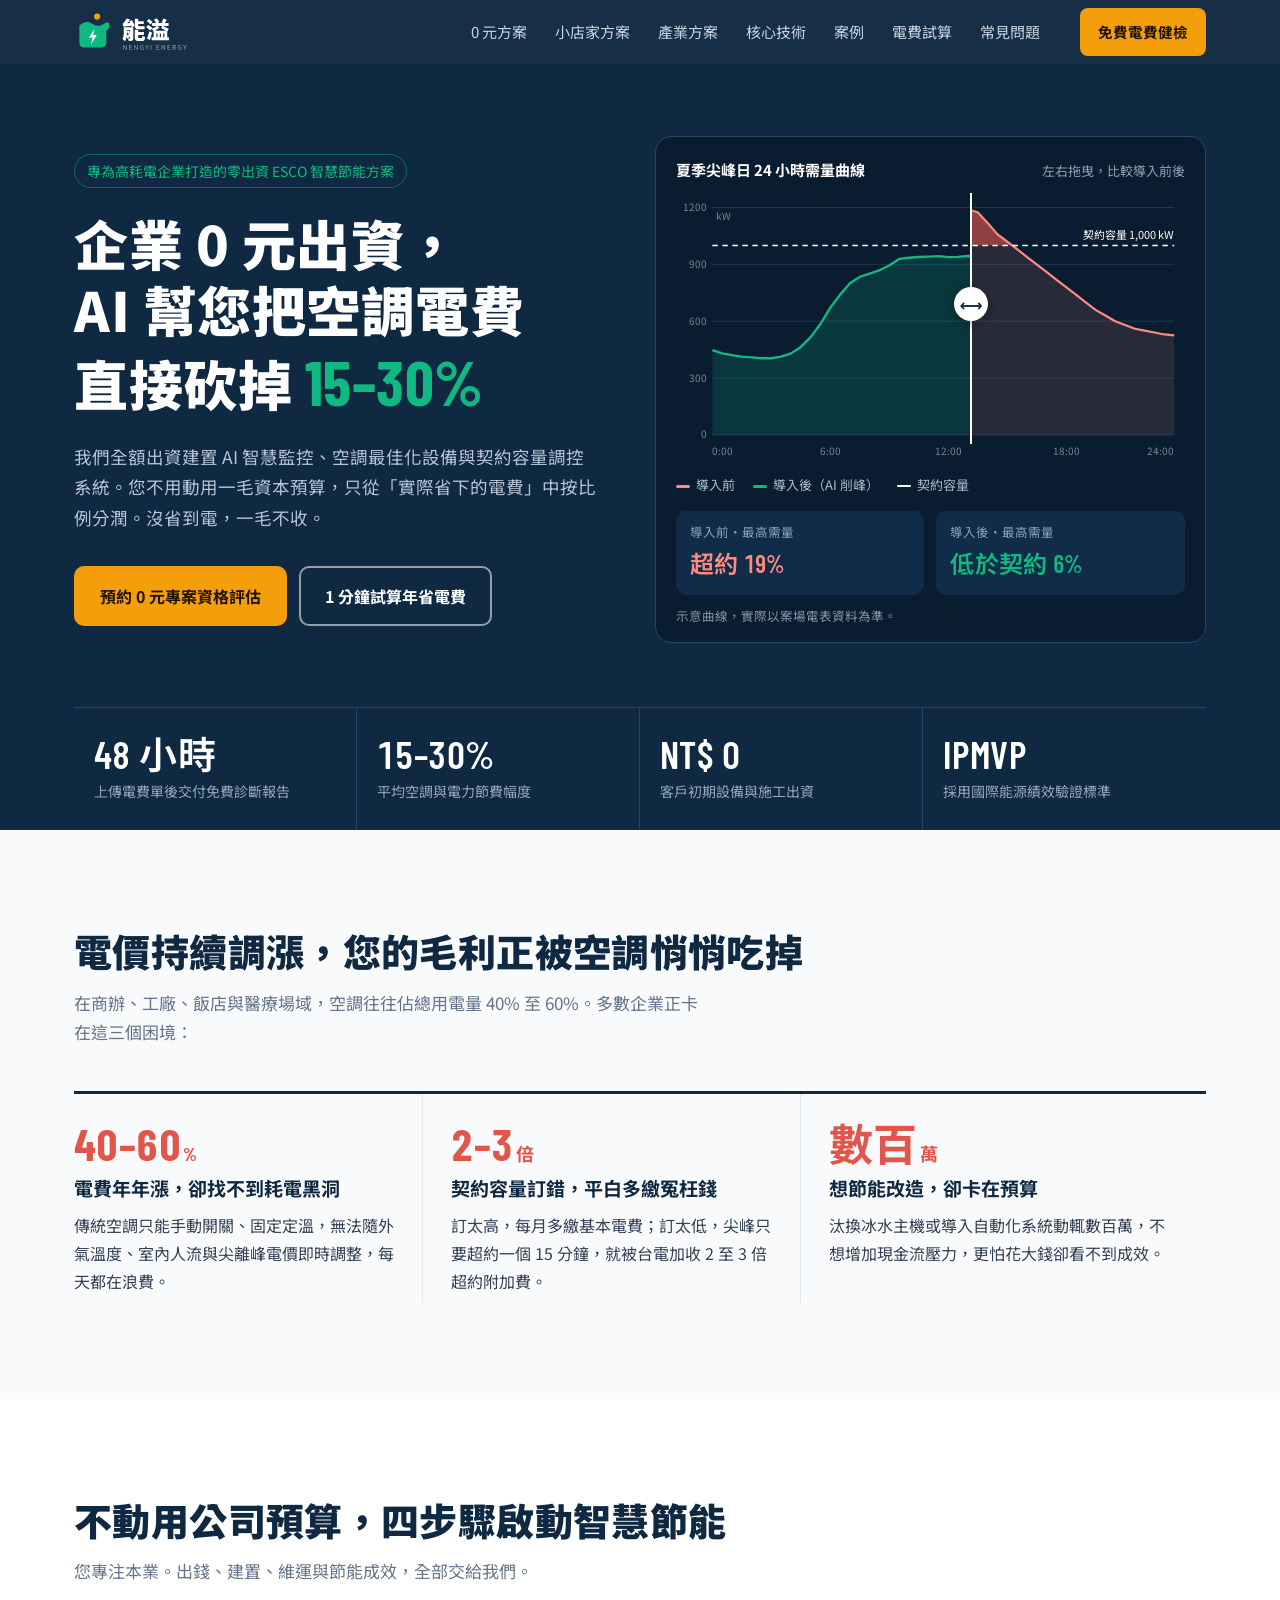
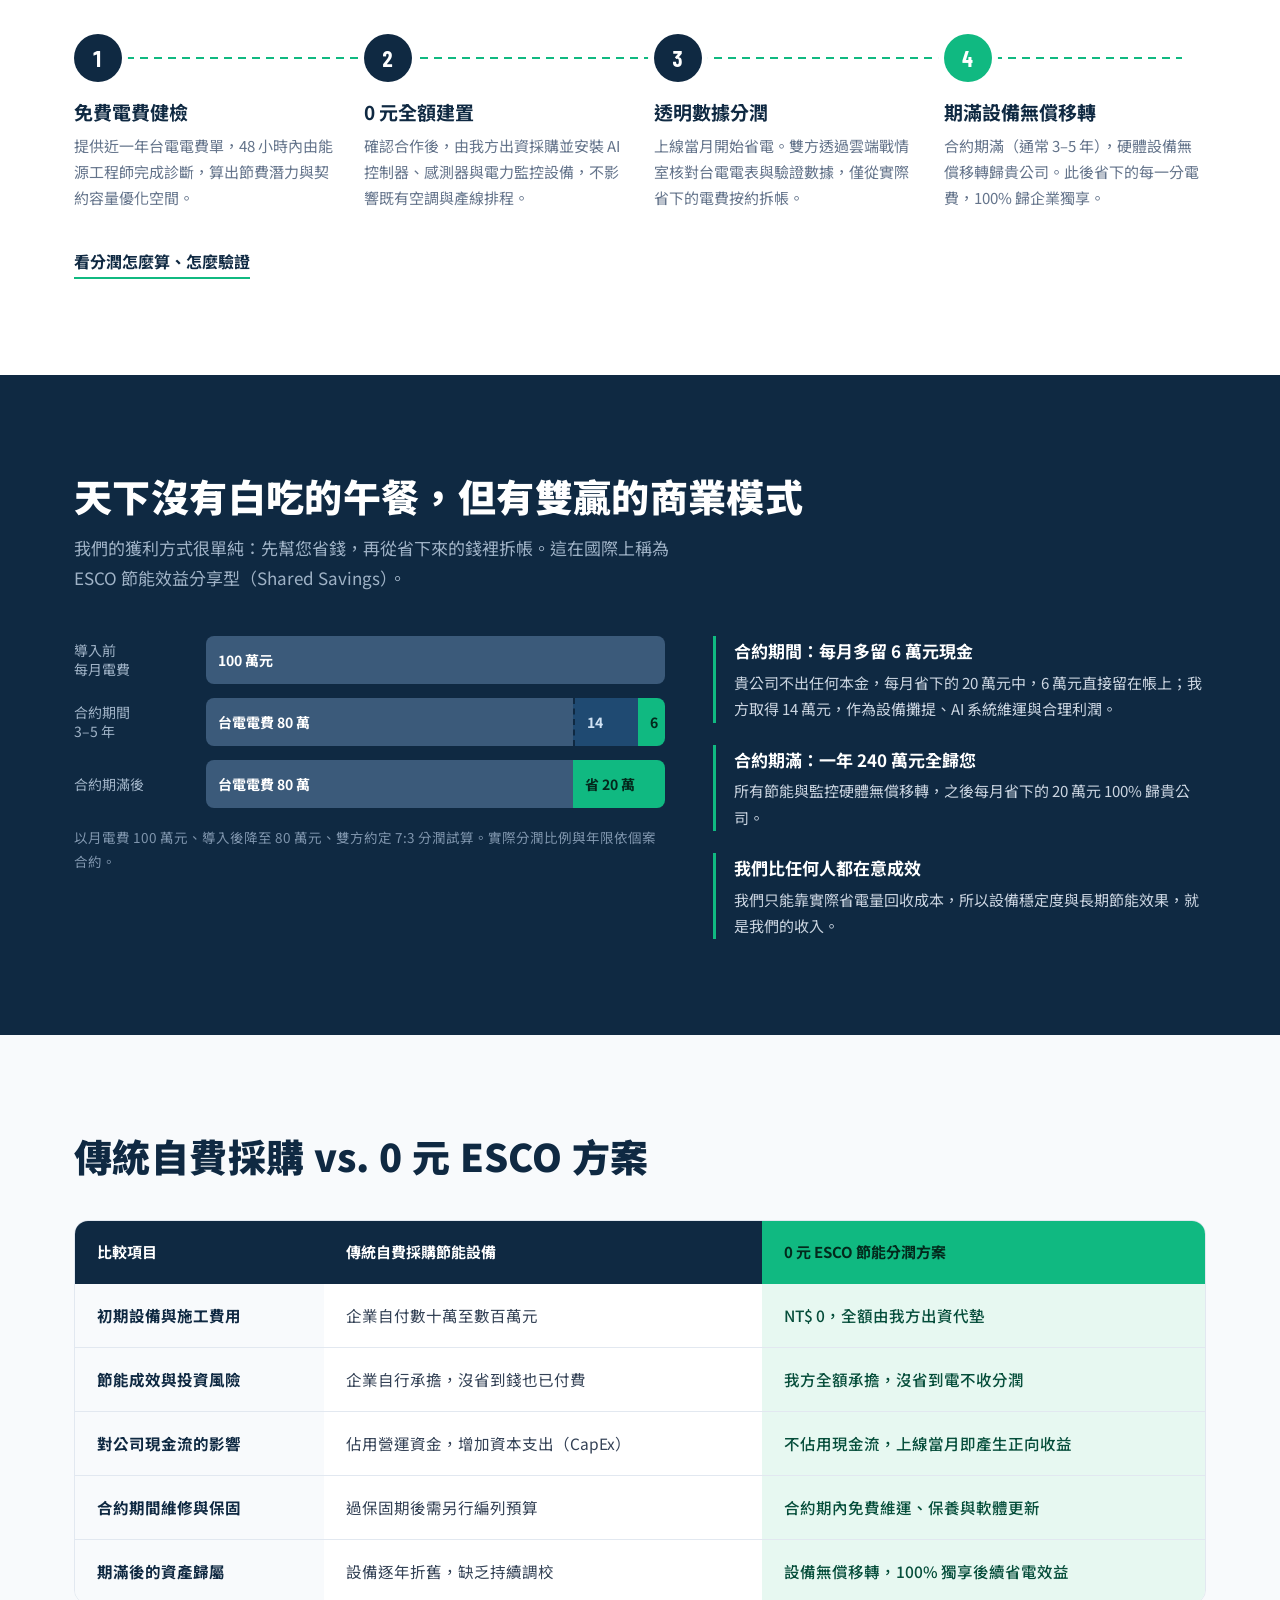
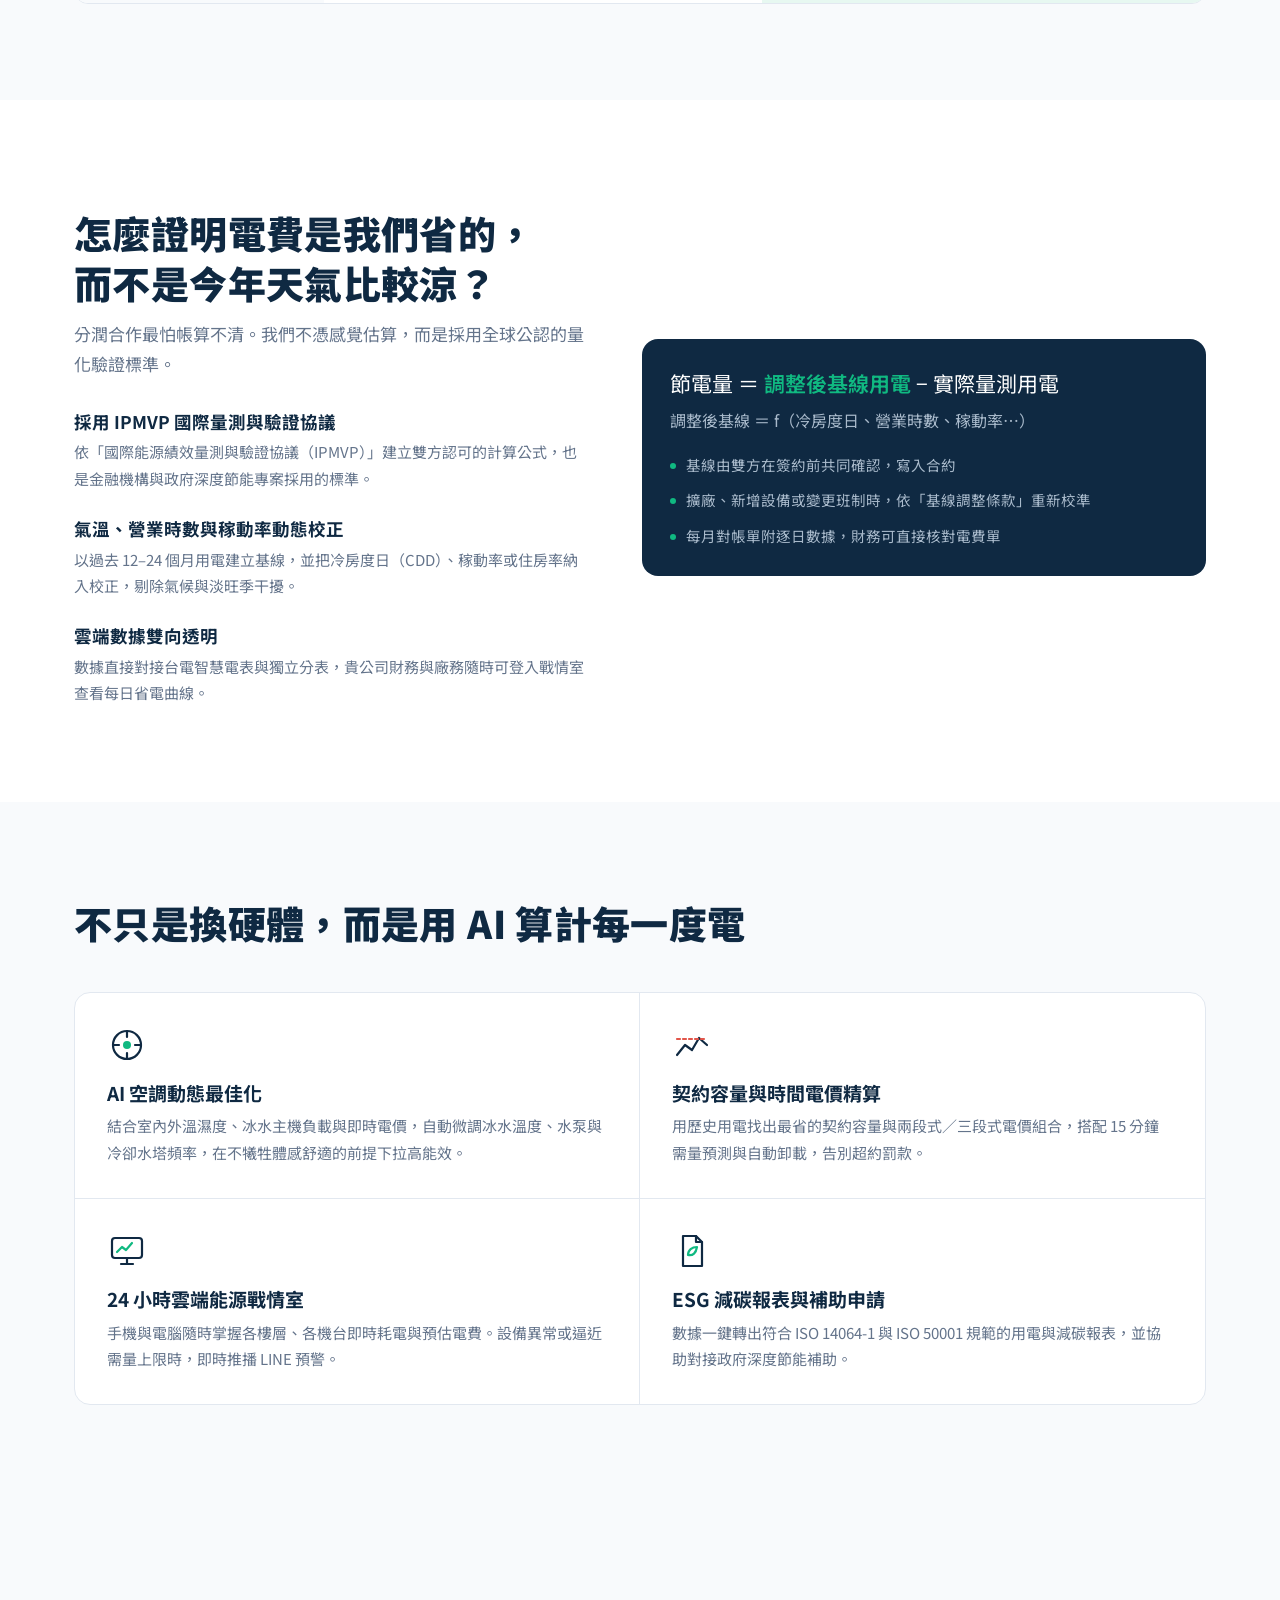
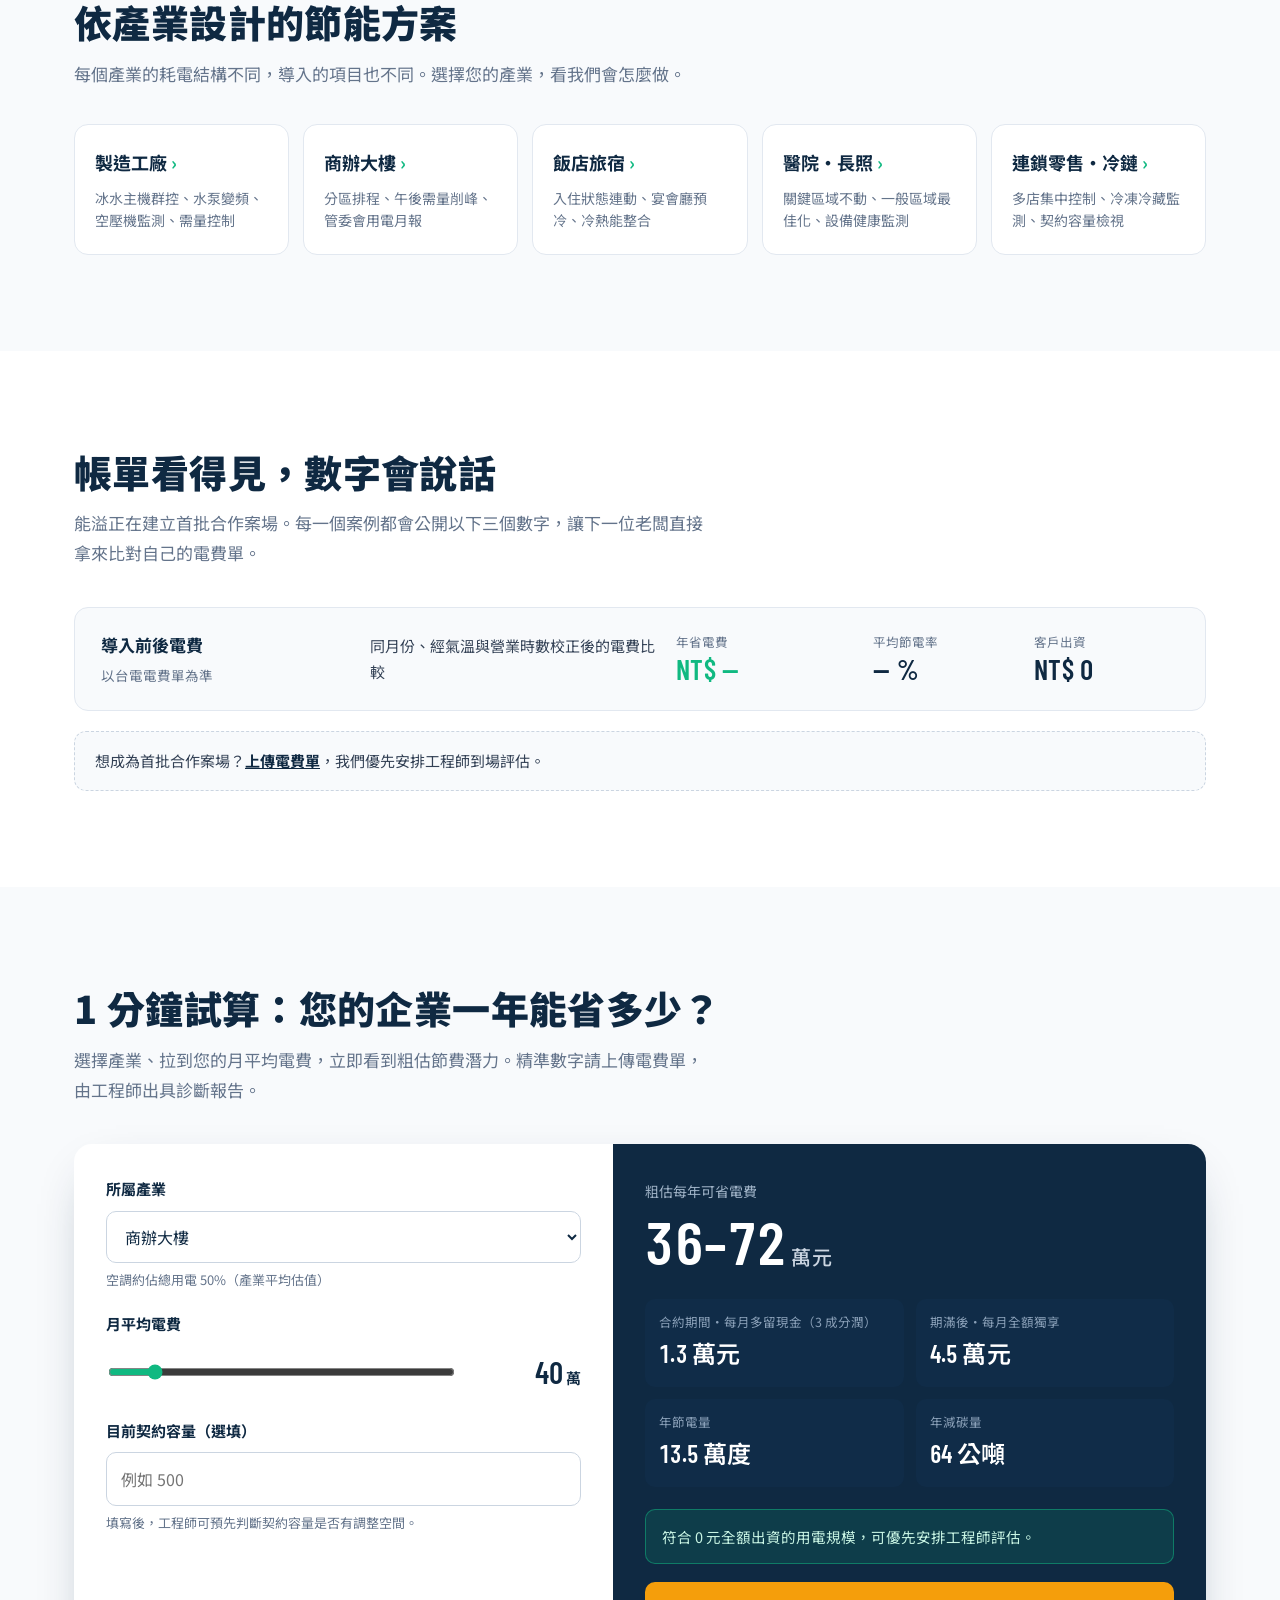
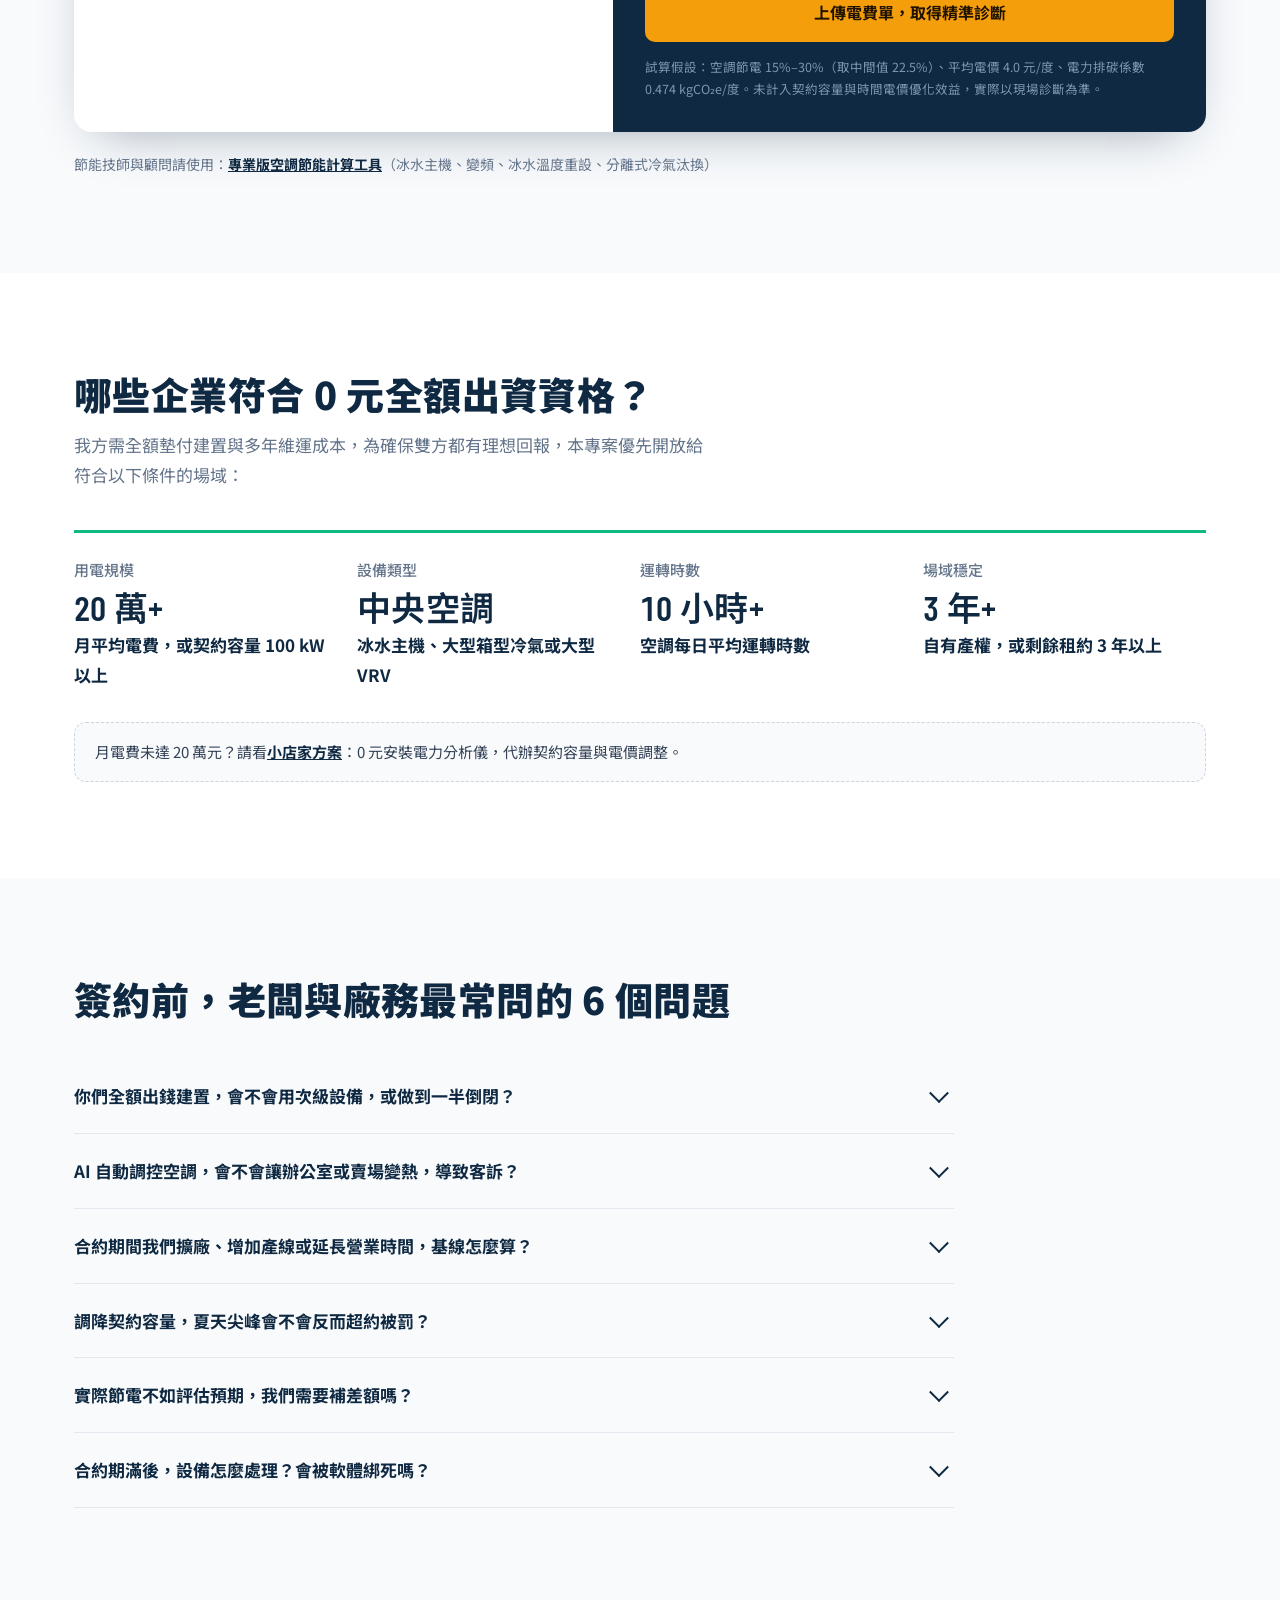
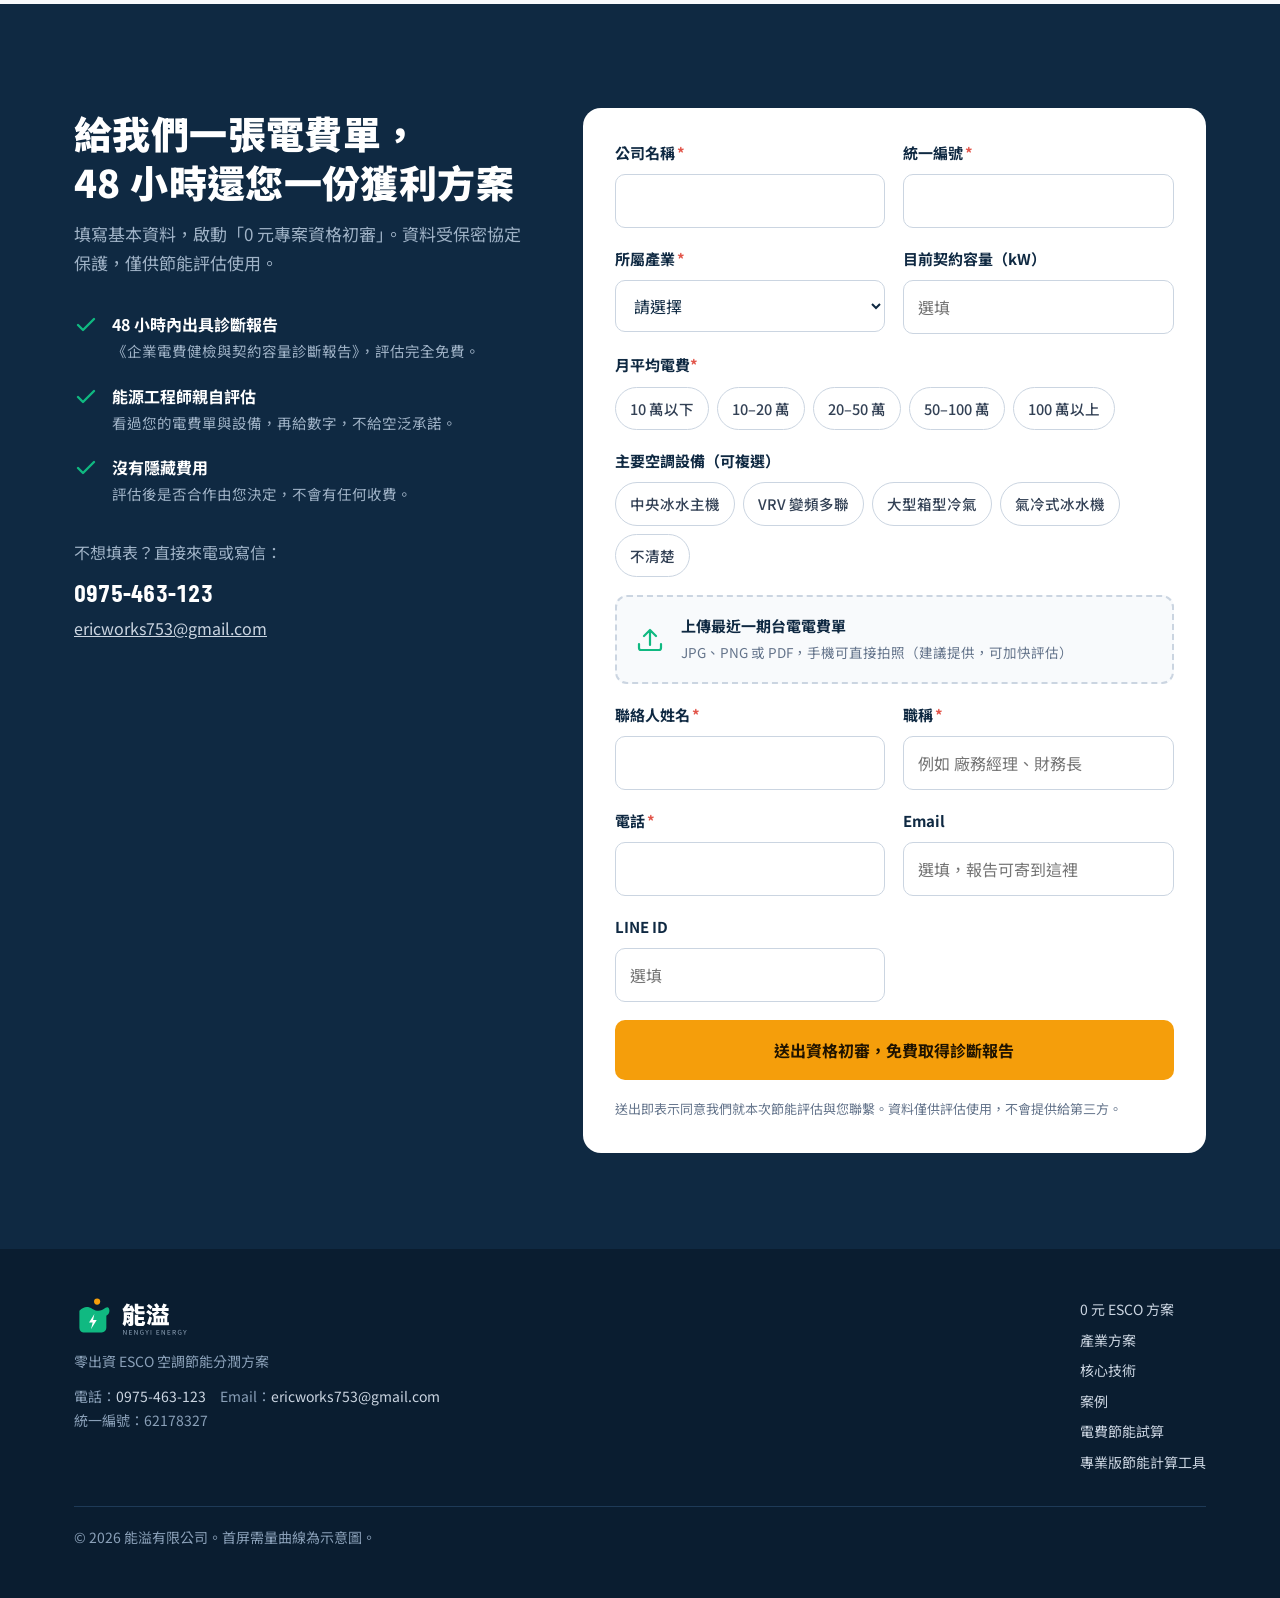
==== commit bb4b0d4b: "新增小店家方案頁，首頁與產業頁加入入口 Co-Authored-By: Claude Opus 5.5 <noreply@anthropic.com> Claude-Session: https://" ====
--- a/index.html
+++ b/index.html
@@ -302,6 +302,7 @@
     <a class="brand" href="#top" aria-label="能溢有限公司 回到頂端"><img src="assets/logo-horizontal-white.svg" alt="能溢有限公司" width="114" height="40"></a>
     <ul>
       <li><a href="#model">0 元方案</a></li>
+      <li><a href="small.html">小店家方案</a></li>
       <li><a href="solution.html">產業方案</a></li>
       <li><a href="#solutions">核心技術</a></li>
       <li><a href="#cases">案例</a></li>
@@ -587,7 +588,7 @@
       <div><b>運轉時數</b><span class="num">10 小時+</span><p>空調每日平均運轉時數</p></div>
       <div><b>場域穩定</b><span class="num">3 年+</span><p>自有產權，或剩餘租約 3 年以上</p></div>
     </div>
-    <p class="tip">月電費未達 20 萬元？我們另有「低月費 AI 監控訂閱」與「政府節能補助代辦」方案，填表後由專人為您規劃。</p>
+    <p class="tip">月電費未達 20 萬元？請看<a href="small.html" style="color:var(--navy);font-weight:700">小店家方案</a>：0 元安裝電力分析儀，代辦契約容量與電價調整。</p>
   </div>
 </section>
 
@@ -795,7 +796,7 @@
     $('oCo2').textContent=fmt(co2,0)+' 公噸';
     const t=$('oTier');
     if(b>=20){t.className='tier vip';t.textContent='符合 0 元全額出資的用電規模，可優先安排工程師評估。';}
-    else{t.className='tier std';t.textContent='月電費未達 20 萬元，建議了解「低月費 AI 監控訂閱」或「政府節能補助代辦」方案。';}
+    else{t.className='tier std';t.textContent='月電費未達 20 萬元，適合「小店家方案」：0 元安裝電力分析儀，代辦契約容量與電價調整。';}
   }
   [ind,bill].forEach(el=>el.addEventListener('input',calc));
   calc();
@@ -815,7 +816,7 @@
     const v=e.target.value; let tag,msg,cls;
     if(v==='100萬以上'){tag='S級-百萬以上';cls='vip';msg='您的用電規模符合 0 元專案優先資格，我們會優先安排工程師聯繫。';}
     else if(v==='20–50萬'||v==='50–100萬'){tag='A級-20~100萬';cls='vip';msg='您的用電規模符合 0 元專案資格，我們會優先安排工程師聯繫。';}
-    else{tag='B級-20萬以下';cls='std';msg='我們會為您規劃「低月費 AI 監控訂閱」或「政府節能補助代辦」方案。';}
+    else{tag='B級-20萬以下';cls='std';msg='您的用電規模適合「小店家方案」，我們會為您安排免費健檢。';}
     field.value=tag; tierEl.className='form-tier full show '+cls; tierEl.textContent=msg;
   });
   const f=document.getElementById('fFile'), n=document.getElementById('fFileName');
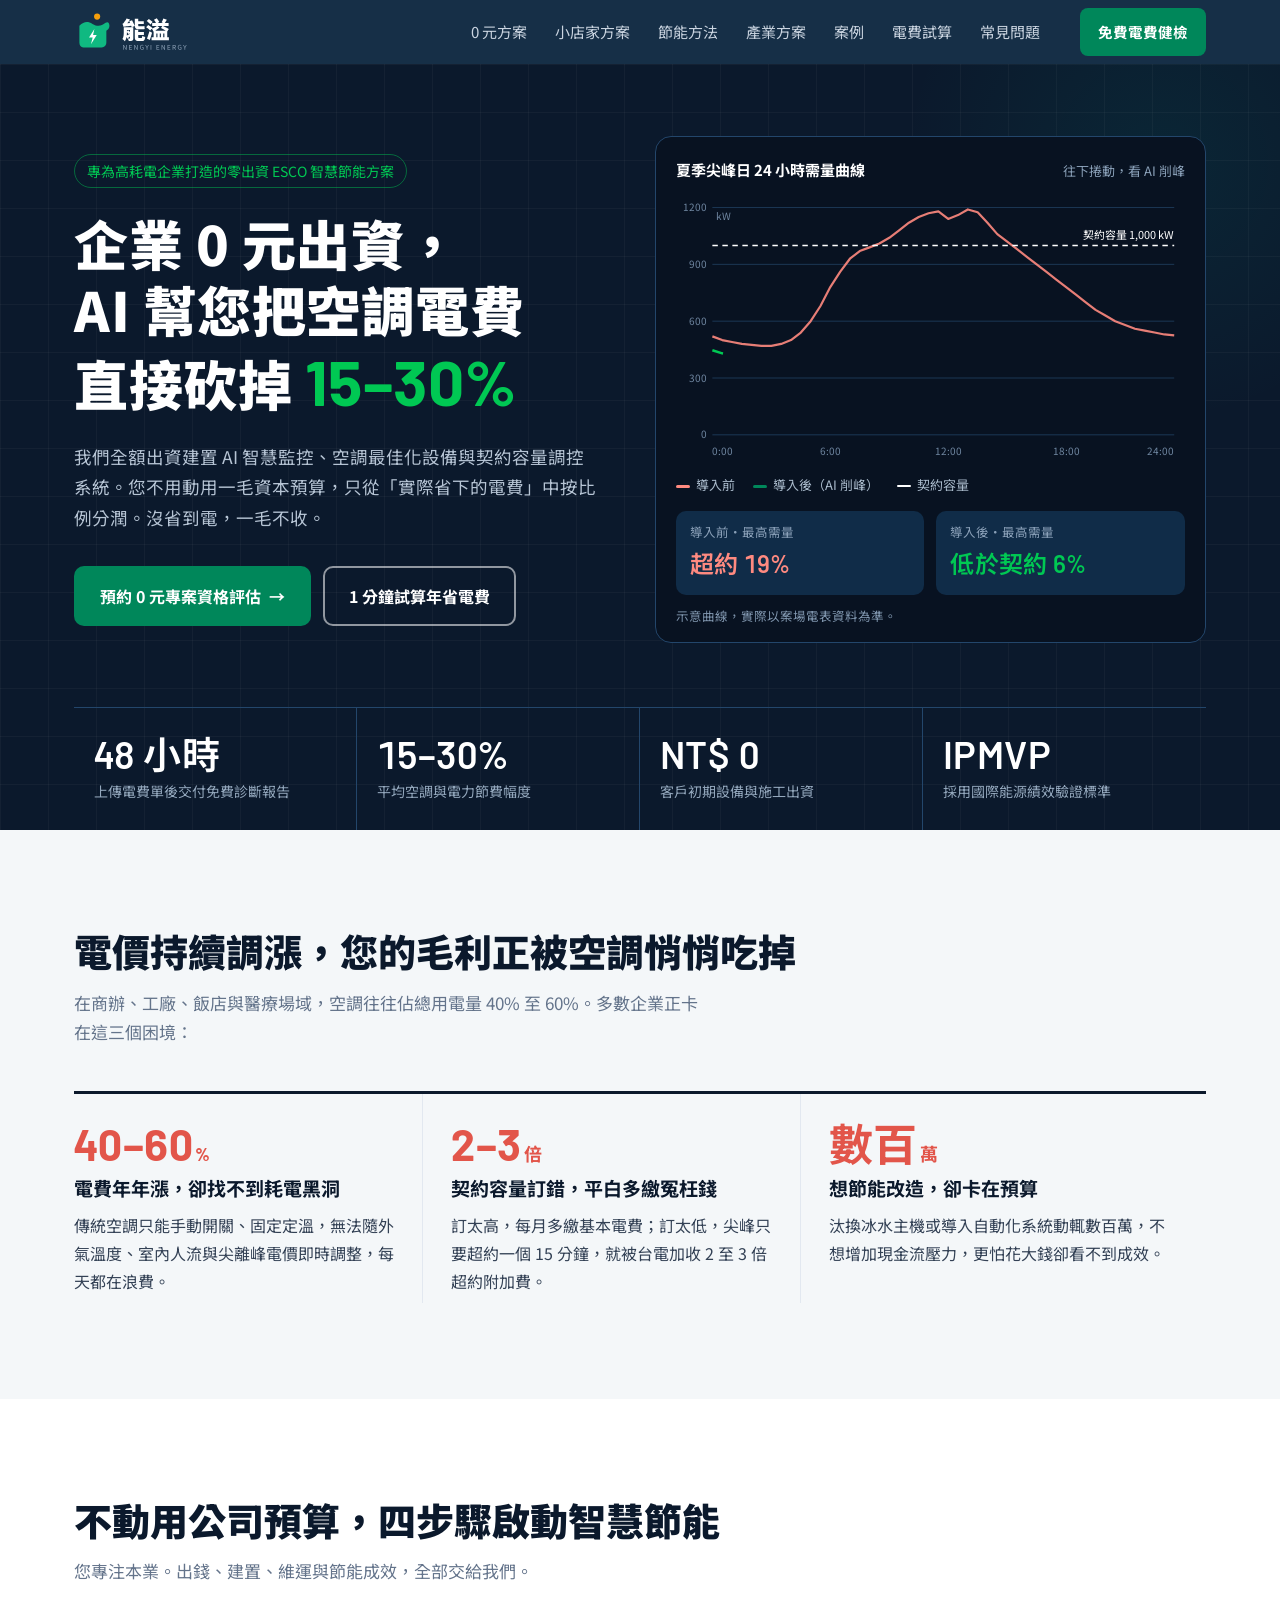
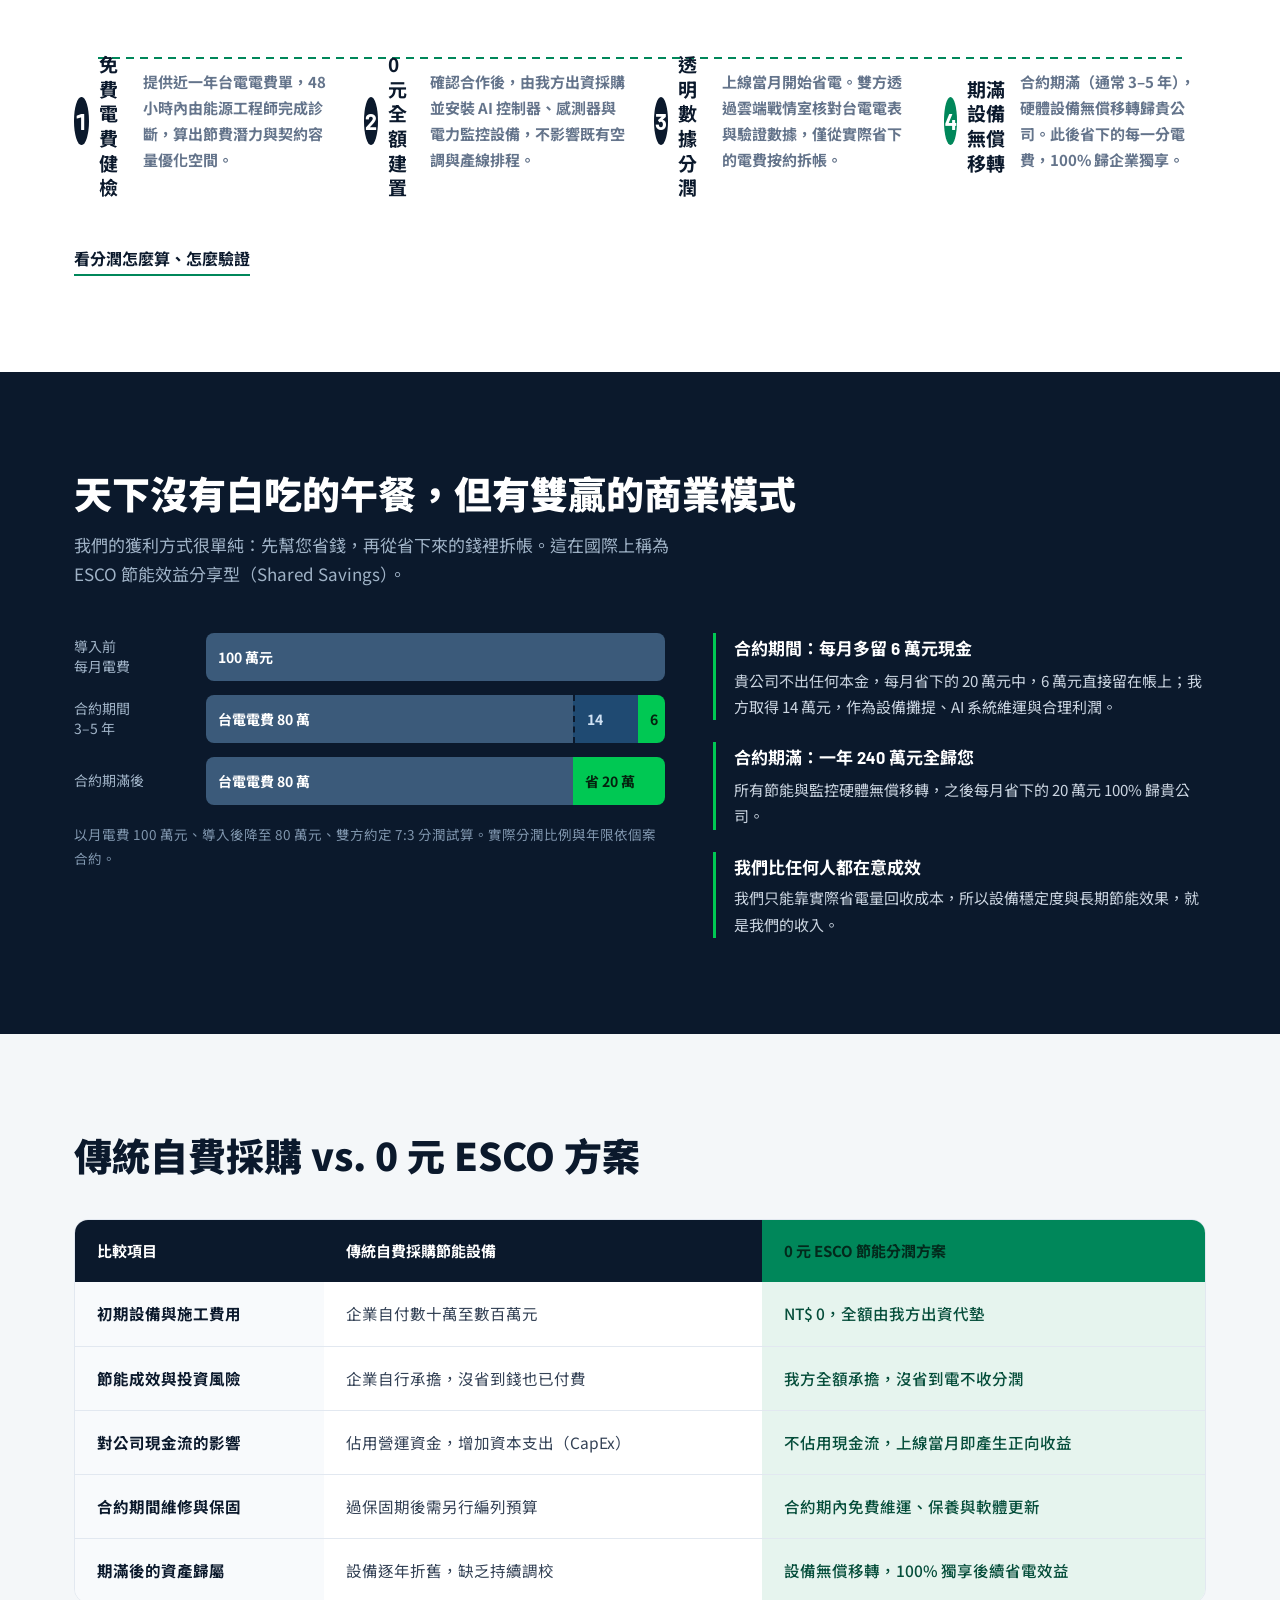
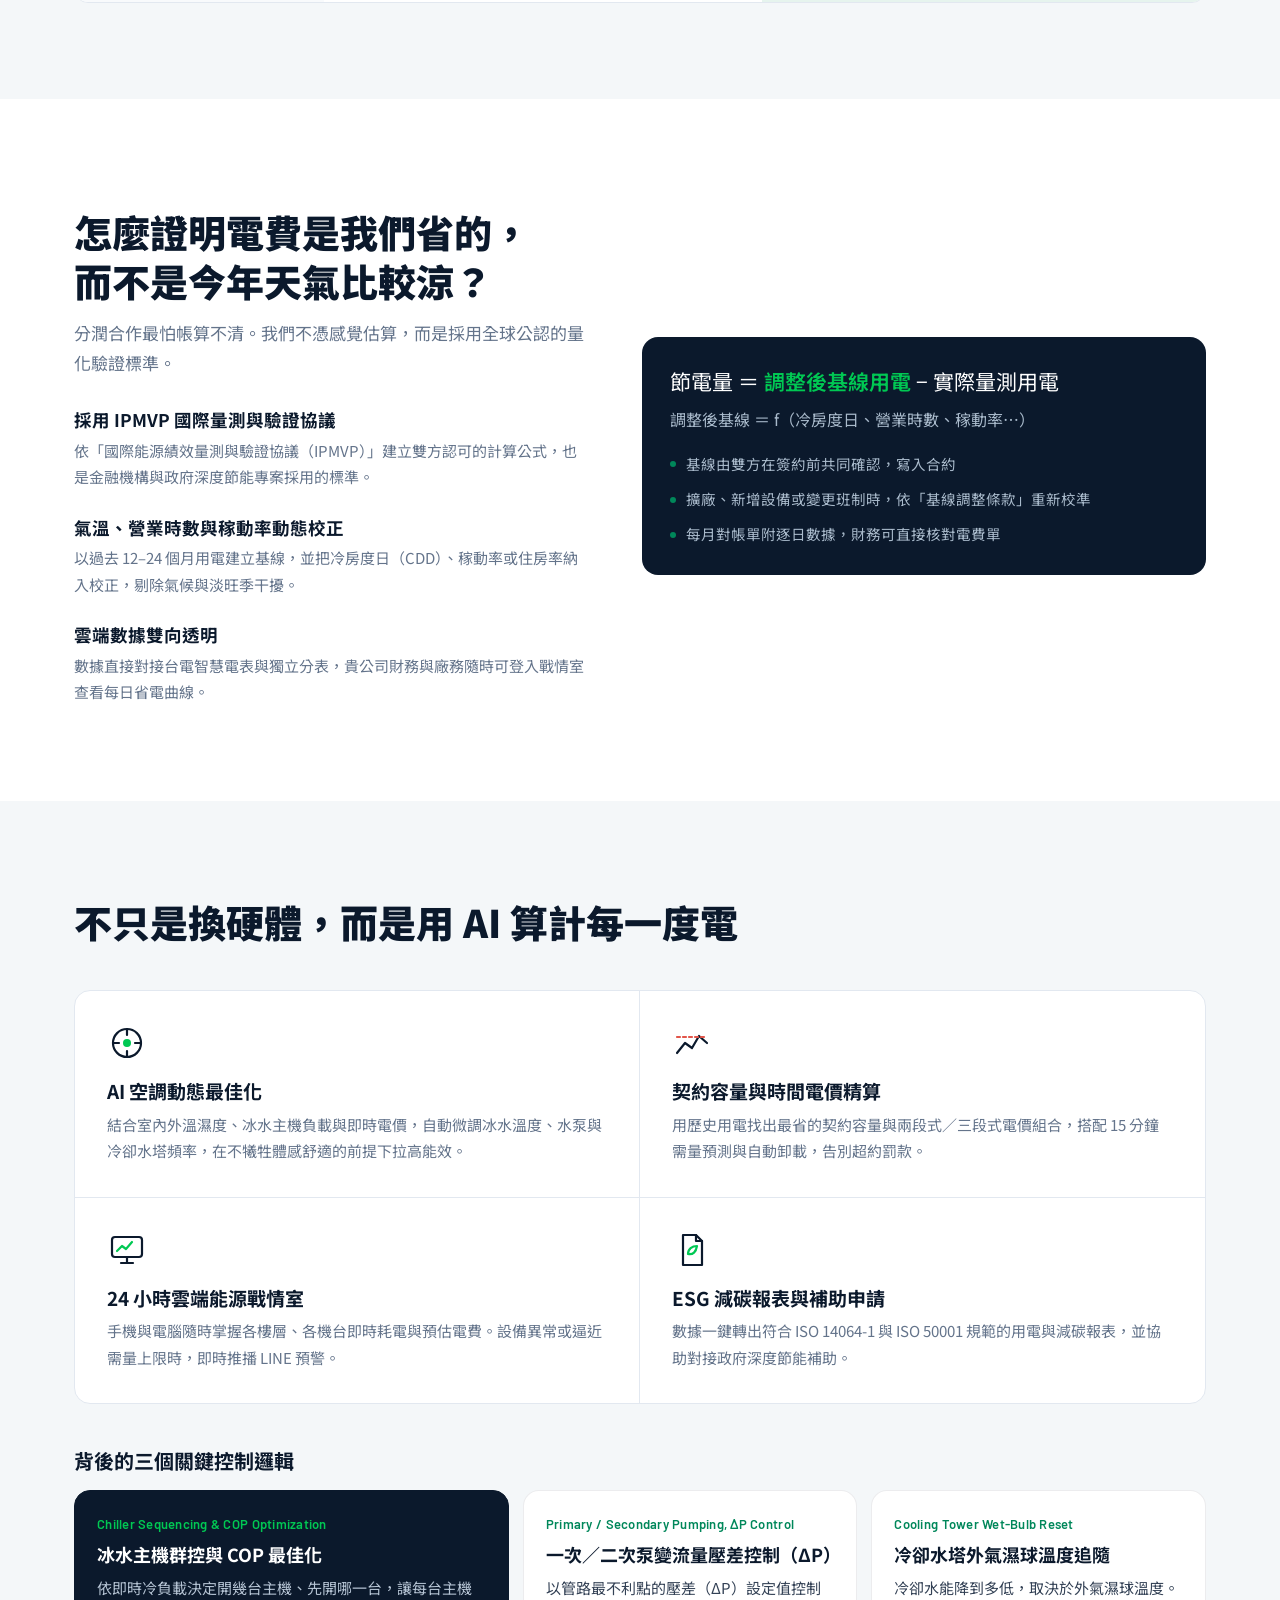
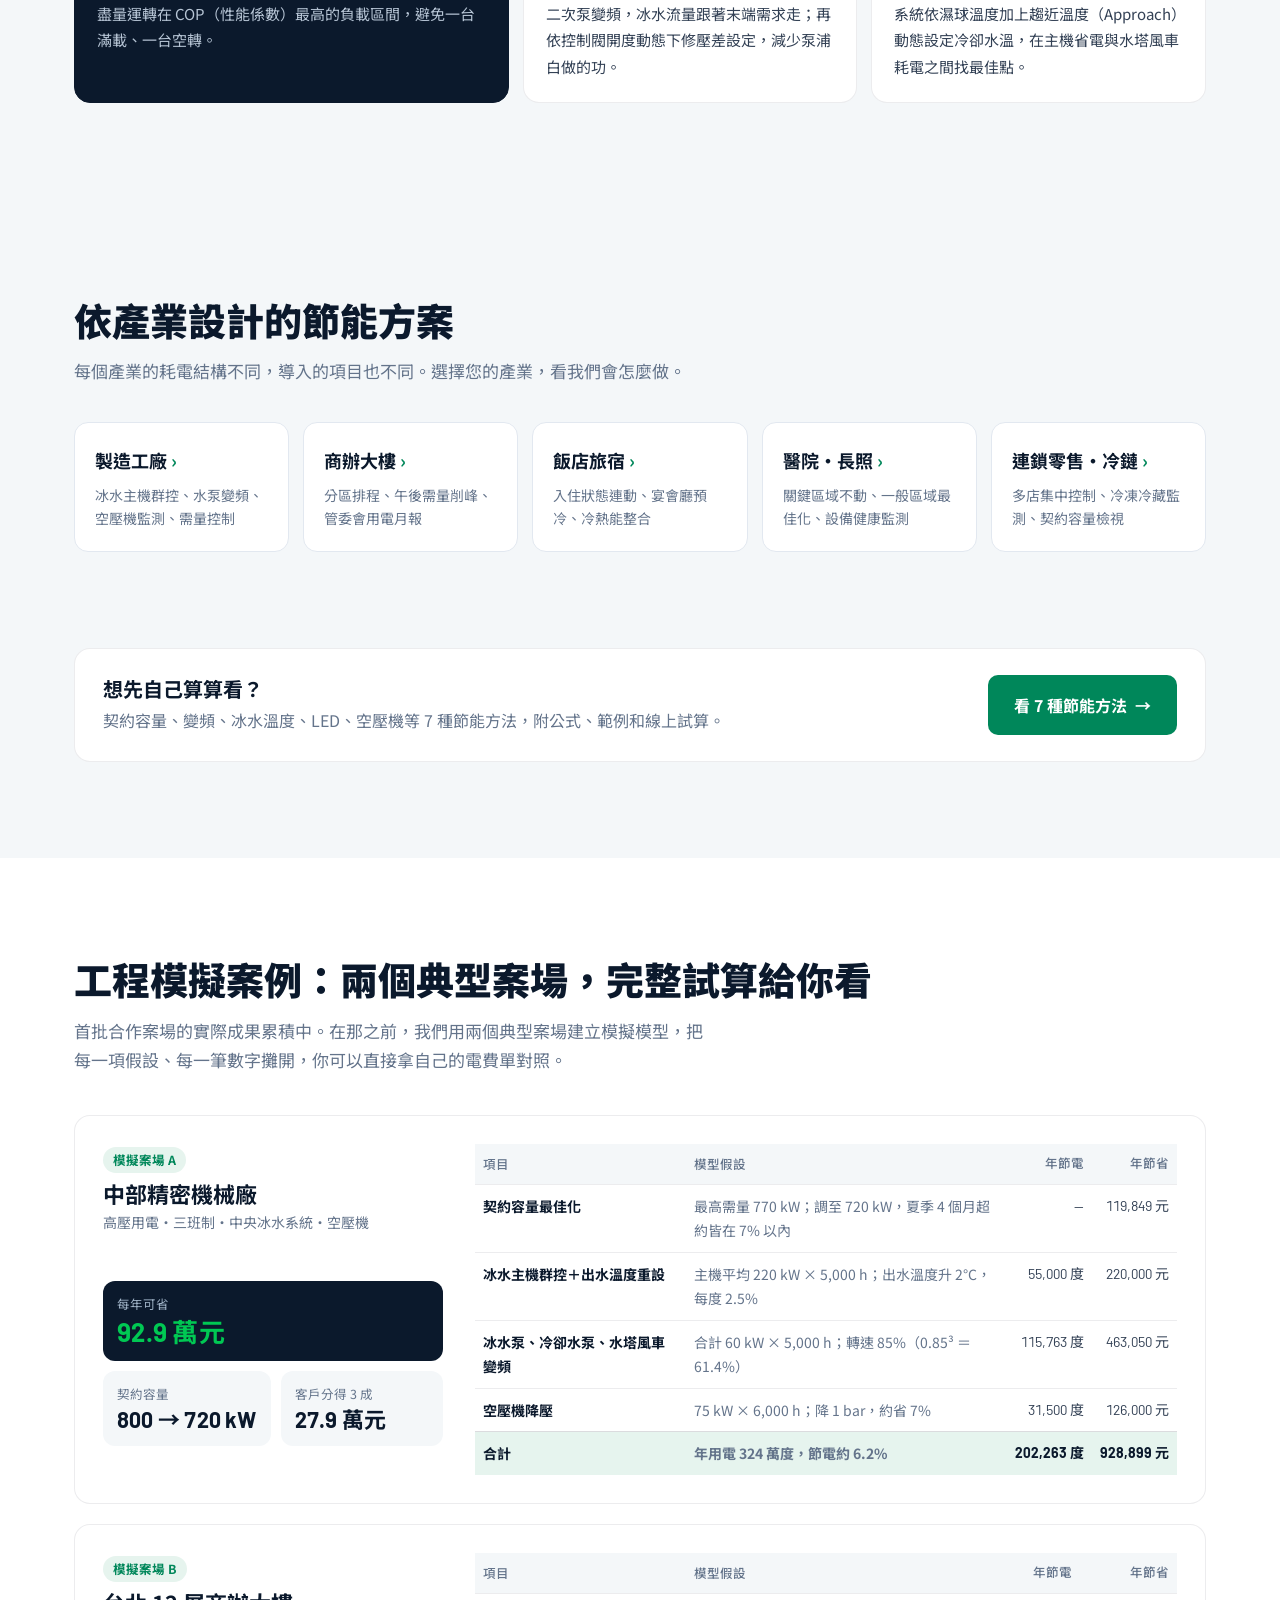
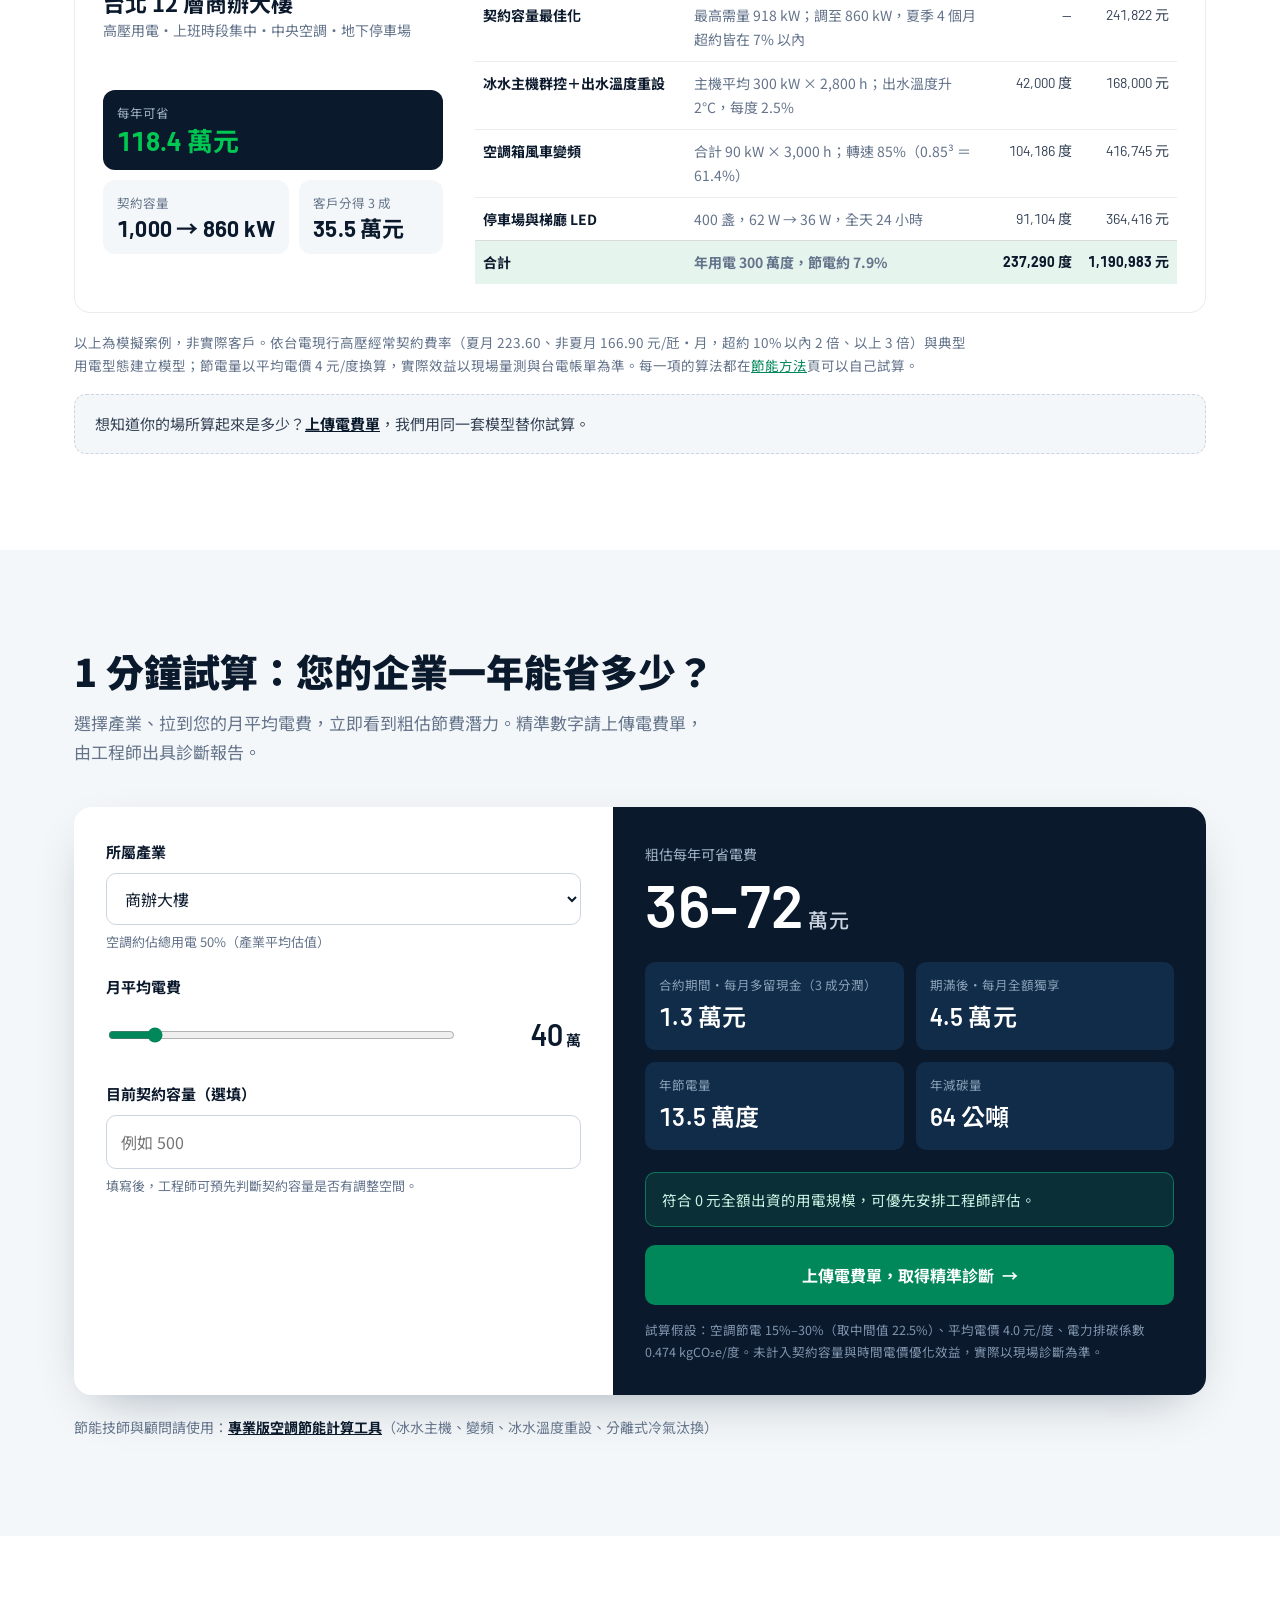
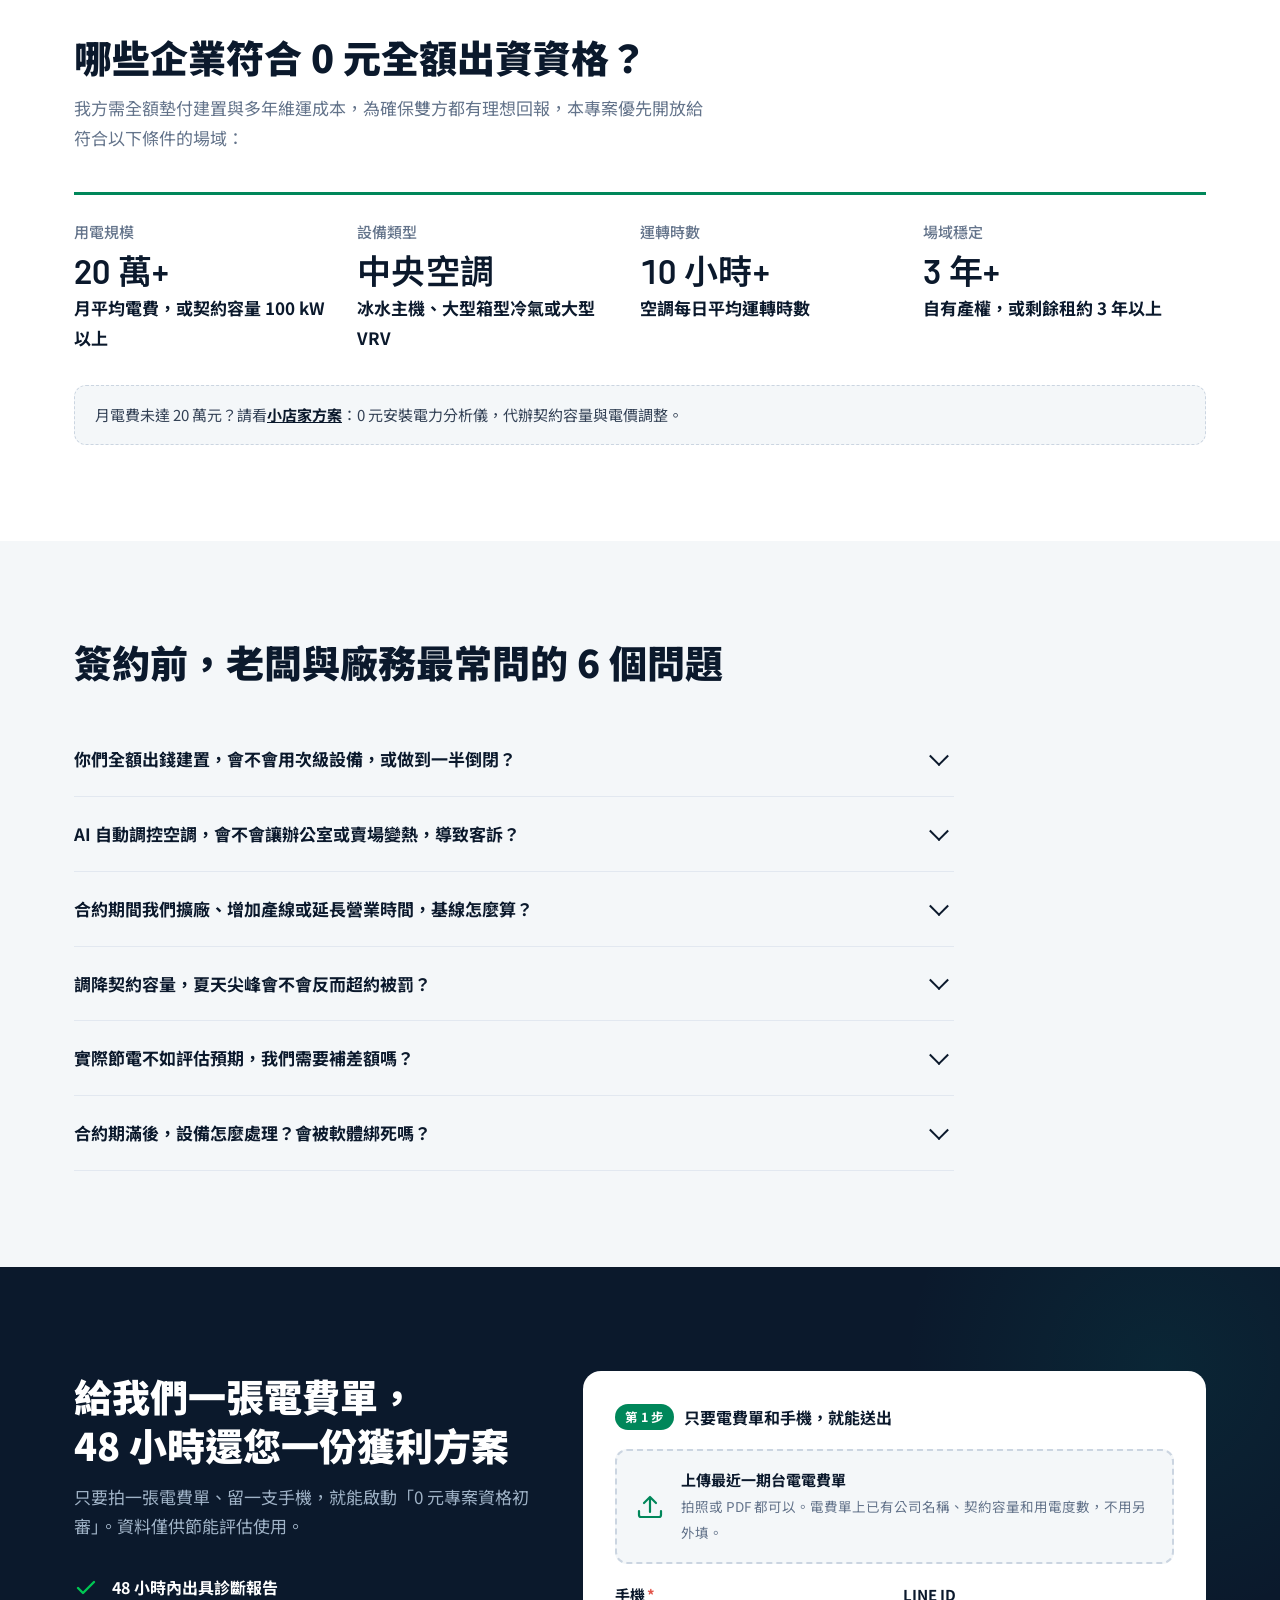
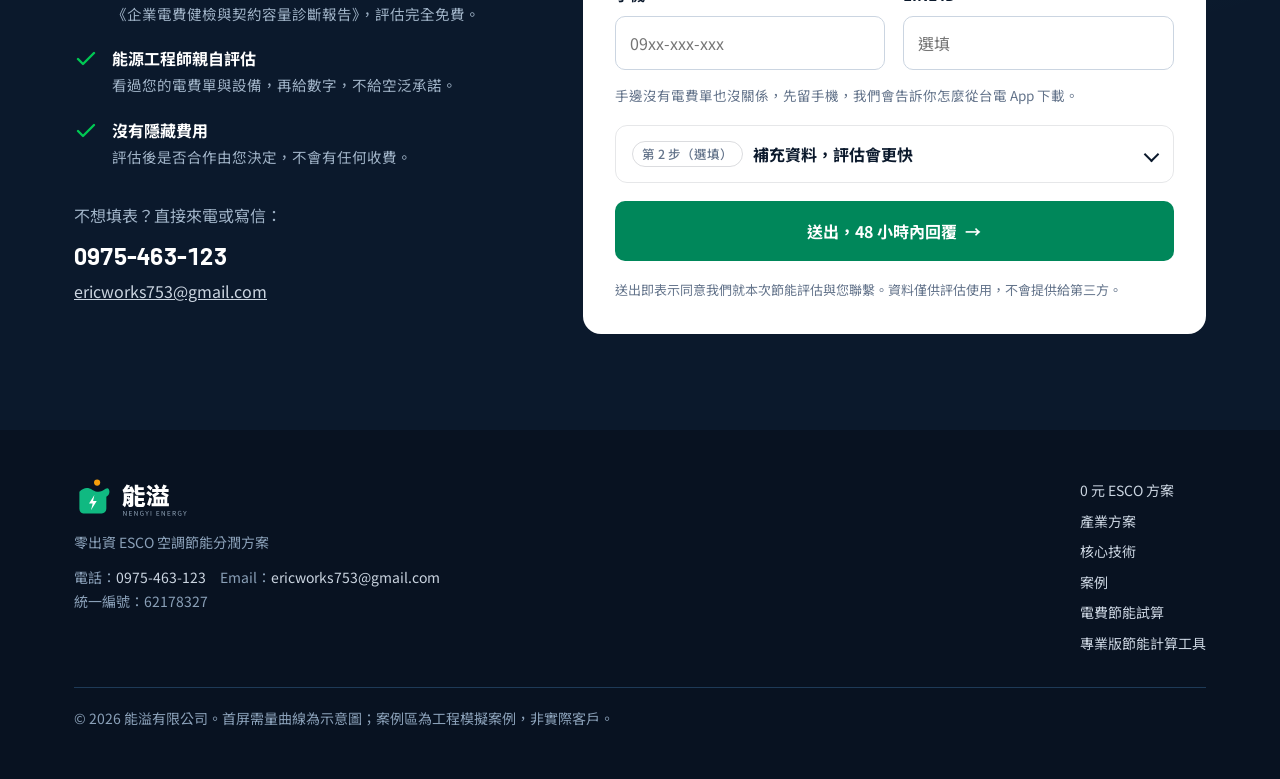
==== commit 2276e9b9: "官網：工程模擬案例、空調控制邏輯、兩步式表單、捲動繪製需量曲線、節能方法頁與品牌動態 Co-Authored-By: Claude Opus 5.5 <noreply@anthropic.com> C" ====
--- a/index.html
+++ b/index.html
@@ -2,7 +2,8 @@
 <html lang="zh-Hant">
 <head>
 <meta charset="UTF-8">
-<meta name="viewport" content="width=device-width, initial-scale=1">
+<meta name="viewport" content="width=device-width, initial-scale=1, viewport-fit=cover">
+<meta name="theme-color" content="#0B192C">
 <title>能溢有限公司｜0 元 ESCO 空調節能分潤方案</title>
 <link rel="icon" type="image/svg+xml" href="/assets/logo-icon.svg">
 <link rel="apple-touch-icon" href="/assets/logo-icon-180.png">
@@ -12,13 +13,13 @@
 <meta property="og:description" content="全額出資建置、依實際節電分潤、IPMVP 國際標準驗證、期滿設備無償移轉。">
 <link rel="preconnect" href="https://fonts.googleapis.com">
 <link rel="preconnect" href="https://fonts.gstatic.com" crossorigin>
-<link href="https://fonts.googleapis.com/css2?family=Noto+Sans+TC:wght@400;500;700;900&family=Barlow+Condensed:wght@500;600;700&display=swap" rel="stylesheet">
+<link href="https://fonts.googleapis.com/css2?family=Noto+Sans+TC:wght@400;500;700;900&family=Barlow:wght@500;600&display=swap" rel="stylesheet">
 <style>
 :root{
-  --navy:#0F2942; --navy-2:#173a5c; --navy-3:#0a1d30;
-  --green:#10B981; --green-soft:#e7f8f1;
+  --navy:#0B192C; --navy-2:#173a5c; --navy-3:#0a1d30;
+  --green:#00C853; --green-soft:#e7f8f1;
   --amber:#F59E0B; --amber-ink:#5a3a00;
-  --bg:#F8FAFC; --ink:#334155; --ink-strong:#0F2942; --muted:#64748b; --line:#e2e8f0;
+  --bg:#F8FAFC; --ink:#334155; --ink-strong:#0B192C; --muted:#64748b; --line:#e2e8f0;
   --red:#e2554a;
   --wrap:1180px;
 }
@@ -32,7 +33,7 @@
 h2{font-size:clamp(26px,3.4vw,38px);font-weight:900;letter-spacing:.01em}
 h3{font-size:19px;font-weight:700}
 p{margin:0}
-.num{font-family:"Barlow Condensed","Noto Sans TC",sans-serif;font-variant-numeric:tabular-nums;letter-spacing:.01em}
+.num{font-family:"Barlow","Noto Sans TC",sans-serif;font-variant-numeric:tabular-nums;letter-spacing:.01em}
 .wrap{max-width:var(--wrap);margin:0 auto;padding:0 24px}
 .lede{font-size:17px;color:var(--muted);max-width:640px;margin-top:12px}
 section{padding:96px 0}
@@ -40,8 +41,8 @@
 :focus-visible{outline:3px solid var(--amber);outline-offset:2px;border-radius:4px}
 
 /* buttons */
-.btn{display:inline-flex;align-items:center;justify-content:center;gap:8px;font:inherit;font-weight:700;font-size:16px;padding:14px 24px;border-radius:10px;border:2px solid transparent;cursor:pointer;text-decoration:none;transition:transform .15s,filter .15s}
-.btn:hover{filter:brightness(1.06);transform:translateY(-1px)}
+.btn{display:inline-flex;align-items:center;justify-content:center;gap:8px;font:inherit;font-weight:700;font-size:16px;padding:14px 24px;border-radius:10px;border:2px solid transparent;cursor:pointer;text-decoration:none;}
+
 .btn-amber{background:var(--amber);color:#1f1300}
 .btn-line{background:transparent;color:#fff;border-color:rgba(255,255,255,.55)}
 .btn-line.dark{color:var(--navy);border-color:var(--navy)}
@@ -53,10 +54,10 @@
 .brand{display:flex;align-items:center;text-decoration:none;color:#fff}
 .brand img{display:block;height:40px;width:auto}
 .brand b{font-size:19px;font-weight:900;line-height:1.1;display:block}
-.brand small{display:block;font-family:"Barlow Condensed";font-size:12px;letter-spacing:.08em;color:#94a8bd;line-height:1;font-weight:600}
+.brand small{display:block;font-family:"Barlow";font-size:12px;letter-spacing:.08em;color:#94a8bd;line-height:1;font-weight:600}
 .nav ul{display:flex;gap:4px;list-style:none;margin:0;padding:0;margin-left:auto}
 .nav ul a{display:block;padding:8px 12px;border-radius:8px;text-decoration:none;font-size:15px;color:#cbd5e1}
-.nav ul a:hover{color:#fff;background:rgba(255,255,255,.07)}
+
 @media (max-width:960px){.nav ul{display:none}.nav .btn-sm{margin-left:auto}}
 
 /* hero */
@@ -65,7 +66,7 @@
 @media (max-width:960px){.hero-grid{grid-template-columns:1fr;gap:40px}}
 .hero-tag{display:inline-block;font-size:14px;color:var(--green);border:1px solid rgba(16,185,129,.45);padding:4px 12px;border-radius:999px;margin-bottom:22px}
 .hero h1{color:#fff;font-size:clamp(34px,4.6vw,54px);font-weight:900;line-height:1.22;letter-spacing:.01em}
-.hero h1 .cut{font-family:"Barlow Condensed",sans-serif;font-weight:700;font-size:1.18em;color:var(--green);white-space:nowrap}
+.hero h1 .cut{font-family:"Barlow",sans-serif;font-weight:700;font-size:1.18em;color:var(--green);white-space:nowrap}
 .hero .sub{margin-top:22px;font-size:17.5px;color:#b6c4d4;max-width:540px}
 .hero .ctas{display:flex;flex-wrap:wrap;gap:12px;margin-top:32px}
 
@@ -131,7 +132,7 @@
 .bar{height:48px;border-radius:8px;display:flex;overflow:hidden;font-size:14px;font-weight:700}
 .bar > div{display:flex;align-items:center;padding:0 12px;white-space:nowrap}
 .seg-pay{background:#3b5a7a;color:#fff}
-.seg-us{background:#1f4a72;color:#cfe1f3;border-left:2px dashed #0F2942}
+.seg-us{background:#1f4a72;color:#cfe1f3;border-left:2px dashed #0B192C}
 .seg-you{background:var(--green);color:#03291c}
 .money-note{margin-top:18px;font-size:13.5px;color:#7f95ad}
 .money-points{display:grid;gap:22px}
@@ -177,7 +178,7 @@
 /* industries */
 .ind-grid{margin-top:36px;display:grid;grid-template-columns:repeat(5,minmax(0,1fr));gap:14px}
 .ind{display:flex;flex-direction:column;gap:8px;padding:22px 20px;border-radius:14px;background:#fff;border:1.5px solid var(--line);text-decoration:none;transition:border-color .15s}
-.ind:hover{border-color:var(--green)}
+
 .ind b{font-size:18px;color:var(--ink-strong)}
 .ind b::after{content:" ›";color:var(--green)}
 .ind span{font-size:14px;color:var(--muted);line-height:1.6}
@@ -259,11 +260,11 @@
 .chips{display:flex;flex-wrap:wrap;gap:8px}
 .chips label{margin:0;font-weight:500;font-size:14.5px;color:var(--ink);cursor:pointer}
 .chips input{position:absolute;opacity:0;pointer-events:none}
-.chips span{display:inline-block;padding:8px 14px;border:1.5px solid #cbd5e1;border-radius:999px;transition:.15s}
+.chips span{display:inline-block;padding:8px 14px;border:1.5px solid #cbd5e1;border-radius:999px;transition:border-color 150ms ease,background-color 150ms ease}
 .chips input:checked + span{border-color:var(--green);background:var(--green-soft);color:#065f46;font-weight:700}
 .chips input:focus-visible + span{outline:3px solid var(--amber);outline-offset:2px}
 .fld label.drop{display:flex;margin:0;font-weight:400;align-items:center;gap:14px;border:2px dashed #cbd5e1;border-radius:12px;padding:16px;cursor:pointer;background:var(--bg)}
-.drop:hover{border-color:var(--green)}
+
 .drop input{position:absolute;opacity:0;width:1px;height:1px}
 .drop svg{width:34px;height:34px;flex:none}
 .drop b{display:block;color:var(--ink-strong)}
@@ -279,7 +280,7 @@
 footer{background:var(--navy-3);color:#8aa0b8;padding:48px 0 110px;font-size:14px}
 footer .wrap{display:flex;flex-wrap:wrap;gap:24px 48px;justify-content:space-between}
 footer a{color:#cbd5e1;text-decoration:none}
-footer a:hover{color:#fff}
+
 footer ul{list-style:none;margin:0;padding:0;display:grid;gap:6px}
 @media (min-width:761px){footer{padding-bottom:48px}}
 
@@ -291,7 +292,118 @@
   .mbar .l{background:var(--navy);color:#fff}
   .mbar .u{background:var(--amber);color:#1f1300}
 }
+
+@media (hover:hover) and (pointer:fine){
+.btn:hover{filter:brightness(1.06)}
+.nav ul a:hover{color:#fff;background:rgba(255,255,255,.07)}
+.ind:hover{border-color:var(--green)}
+.drop:hover{border-color:var(--green)}
+footer a:hover{color:#fff}
+}
+
+/* ---- 手機原生感與按壓回饋 ---- */
+:root{--ease-out:cubic-bezier(0.23,1,0.32,1)}
+html{-webkit-tap-highlight-color:transparent;-webkit-text-size-adjust:100%}
+a,button,summary,label,[role="button"]{touch-action:manipulation}
+button,.btn,summary,.chips span,.mbar a{-webkit-user-select:none;user-select:none;-webkit-touch-callout:none}
+input,select,textarea{font-size:16px}
+.btn,.mbar a{transition:transform 140ms var(--ease-out),filter 140ms ease}
+.btn:active,.mbar a:active{transform:scale(0.97)}
+.ind,.drop,.case,.sol,.lv{transition:border-color 160ms ease}
+.ind:active{transform:scale(0.985)}
+.wrap{padding-left:max(24px,env(safe-area-inset-left));padding-right:max(24px,env(safe-area-inset-right))}
+
+
+/* ---- 模擬案例 ---- */
+.sim-grid{margin-top:40px;display:grid;grid-template-columns:minmax(0,1fr);gap:20px}
+@media (max-width:1000px){.sim-grid{grid-template-columns:minmax(0,1fr)}}
+.sim{min-width:0}
+.sim{background:#fff;border:1px solid rgba(15,23,42,.08);border-radius:16px;padding:28px;display:grid;grid-template-columns:340px minmax(0,1fr);column-gap:32px;row-gap:18px}
+.sim header{grid-column:1}.sim-kpi{grid-column:1}.sim-scroll{grid-column:2;grid-row:1/3}
+@media (max-width:1000px){.sim{display:flex;flex-direction:column}}
+.sim header h3{font-size:22px;margin-top:6px}
+.sim header p{font-size:14px;color:var(--muted);margin-top:2px}
+.sim-tag{display:inline-block;font-size:12.5px;font-weight:700;color:#00875A;background:#E6F4EE;border-radius:999px;padding:2px 10px}
+.sim-kpi{display:grid;grid-template-columns:1fr 1fr;gap:10px;align-content:start}
+.sim-kpi div.main{grid-column:1/-1}
+@media (max-width:1000px) and (min-width:561px){.sim-kpi{grid-template-columns:1.2fr 1fr 1fr}.sim-kpi div.main{grid-column:auto}}
+.sim-kpi div{background:var(--bg);border-radius:12px;padding:12px 14px}
+.sim-kpi small{display:block;font-size:12.5px;color:var(--muted)}
+.sim-kpi b{display:block;font-size:22px;color:var(--navy);line-height:1.3;white-space:nowrap}
+.sim-kpi div.main{background:var(--navy)} .sim-kpi div.main small{color:#9fb2c6} .sim-kpi div.main b{color:#00C853;font-size:26px}
+@media (max-width:560px){.sim-kpi{grid-template-columns:1fr}}
+.sim-scroll{overflow-x:auto}
+.sim table{width:100%;border-collapse:collapse;font-size:14px;min-width:520px}
+.sim th,.sim td{padding:9px 8px;border-bottom:1px solid rgba(15,23,42,.08);text-align:left;vertical-align:top}
+.sim th{font-size:12.5px;color:var(--muted);font-weight:500;background:var(--bg)}
+.sim td:nth-child(3),.sim td:nth-child(4),.sim th:nth-child(3),.sim th:nth-child(4){text-align:right;white-space:nowrap;font-family:"Barlow","Noto Sans TC",sans-serif;font-variant-numeric:tabular-nums}
+.sim td:first-child{font-weight:700;color:var(--navy);width:30%}
+.sim td:nth-child(2){color:var(--muted)}
+.sim tfoot td{font-weight:700;color:var(--navy);background:#E6F4EE;border-bottom:0}
+@media (max-width:600px){
+ .sim{padding:20px}
+ .sim table{min-width:0}
+ .sim thead{display:none}
+ .sim tr{display:grid;grid-template-columns:1fr auto;column-gap:12px;padding:10px 0;border-bottom:1px solid rgba(15,23,42,.08)}
+ .sim td{border:0;padding:2px 0}
+ .sim td:first-child{width:auto;grid-column:1/-1}
+ .sim td:nth-child(2){grid-column:1/-1;font-size:13.5px}
+ .sim td:nth-child(3){text-align:left}
+ .sim tfoot tr{background:#E6F4EE;border-radius:10px;padding:10px 12px;border:0;margin-top:8px}
+ .sim tfoot td{background:none}
+}
+.sim-note{margin-top:18px;font-size:13.5px;color:var(--muted);max-width:900px}
+.sim-note a{color:#00875A}
+/* ---- 專業術語 ---- */
+.terms{margin-top:44px}
+.terms>h3{font-size:20px;margin-bottom:16px}
+.term-grid{display:grid;grid-template-columns:1.3fr 1fr 1fr;gap:14px}
+@media (max-width:900px){.term-grid{grid-template-columns:1fr}}
+.term{border:1px solid rgba(15,23,42,.08);border-radius:16px;padding:22px;background:#fff}
+.term:first-child{background:var(--navy);border-color:var(--navy)}
+.term:first-child h4{color:#fff}.term:first-child p{color:#b6c4d4}.term:first-child .en{color:#00C853}
+.term .en{font-family:"Barlow",sans-serif;font-size:13px;color:#00875A;font-weight:600;letter-spacing:.02em}
+.term h4{font-size:18px;color:var(--navy);margin:6px 0 8px;line-height:1.4}
+.term p{font-size:15px;color:var(--ink)}
+/* ---- 兩步式表單 ---- */
+.step{display:flex;align-items:center;gap:10px;font-weight:700;color:var(--navy);font-size:16px;margin:0}
+.step span{white-space:nowrap;flex:none;font-size:12.5px;color:#fff;background:#00875A;border-radius:999px;padding:2px 10px;font-weight:700}
+form .hint{font-size:13.5px;color:var(--muted);margin:-4px 0 0}
+details.more{border:1px solid rgba(15,23,42,.1);border-radius:12px;padding:0 16px}
+details.more summary{list-style:none;cursor:pointer;padding:14px 0;font-weight:700;color:var(--navy);display:flex;align-items:center;gap:10px}
+details.more summary::-webkit-details-marker{display:none}
+details.more summary span{white-space:nowrap;flex:none;font-size:12.5px;color:var(--muted);border:1px solid rgba(15,23,42,.15);border-radius:999px;padding:1px 9px;font-weight:500}
+details.more summary::after{content:"";margin-left:auto;width:9px;height:9px;border-right:2px solid var(--navy);border-bottom:2px solid var(--navy);transform:rotate(45deg);transition:transform 200ms cubic-bezier(.16,1,.3,1)}
+details.more[open] summary::after{transform:rotate(-135deg)}
+.more-grid{display:grid;grid-template-columns:1fr 1fr;gap:16px;padding:4px 0 18px}
+.more-grid .full{grid-column:1/-1}
+@media (max-width:620px){.more-grid{grid-template-columns:1fr}}
+/* ---- 戰情室感：首屏格線、分潤長條長出 ---- */
+.hero{background-image:linear-gradient(rgba(255,255,255,.035) 1px,transparent 1px),linear-gradient(90deg,rgba(255,255,255,.035) 1px,transparent 1px);background-size:48px 48px;background-color:var(--navy)}
+.motion-on .bill .bar>div{transform-origin:left;transform:scaleX(0);transition:transform 900ms cubic-bezier(.16,1,.3,1)}
+.motion-on .bill.in .bar>div{transform:scaleX(1)}
+.motion-on .bill.in .bill-row:nth-child(2) .bar>div{transition-delay:250ms}
+.motion-on .bill.in .bill-row:nth-child(3) .bar>div{transition-delay:500ms}
+.saved-label{font-family:"Noto Sans TC",sans-serif}
+
+/* ---- 能溢品牌視覺（冷調科技）覆寫 ---- */
+.btn{gap:8px}
+:root{--navy:#0B192C;--navy-2:#1E293B;--navy-3:#081221;--green:#00875A;--green-soft:#E6F4EE;--amber:#00875A;--bg:#F4F7F9;--ink-strong:#0B192C}
+.btn-amber{background:#00875A;color:#fff}
+.mbar .u{background:#00875A!important;color:#fff!important}
+:focus-visible{outline-color:#00875A}
+.hero h1 .cut,.hero-tag,.pf b.good,.formula .eq b,.crumb{color:#00C853}
+.hero-tag{border-color:rgba(0,200,83,.45)}
+.seg-you{background:#00C853;color:#04230f}
+.money-points div{border-left-color:#00C853}
+.hero,.money,.apply,.calc-out,.dash-sec,.apply2{position:relative}
+.hero::after,.apply::after,.apply2::after{content:"";position:absolute;right:-160px;top:-180px;width:560px;height:560px;border-radius:50%;background:radial-gradient(circle,rgba(0,191,165,.08),transparent 65%);pointer-events:none}
+.hero,.apply,.apply2{overflow:hidden}
+.hero>.wrap,.apply>.wrap,.apply2>.wrap{position:relative;z-index:1}
+h1,h2,h3{letter-spacing:0;word-break:keep-all;overflow-wrap:anywhere}
+@media (hover:hover) and (pointer:fine){.btn-amber:hover{background:#00704A;filter:none}}
 </style>
+<link rel="stylesheet" href="assets/motion.css">
 </head>
 <body>
 
@@ -303,8 +415,8 @@
     <ul>
       <li><a href="#model">0 元方案</a></li>
       <li><a href="small.html">小店家方案</a></li>
+      <li><a href="methods.html">節能方法</a></li>
       <li><a href="solution.html">產業方案</a></li>
-      <li><a href="#solutions">核心技術</a></li>
       <li><a href="#cases">案例</a></li>
       <li><a href="#calc">電費試算</a></li>
       <li><a href="#faq">常見問題</a></li>
@@ -321,7 +433,7 @@
         <h1>企業 0 元出資，<br>AI 幫您把空調電費<br>直接砍掉 <span class="cut">15–30%</span></h1>
         <p class="sub">我們全額出資建置 AI 智慧監控、空調最佳化設備與契約容量調控系統。您不用動用一毛資本預算，只從「實際省下的電費」中按比例分潤。沒省到電，一毛不收。</p>
         <div class="ctas">
-          <a class="btn btn-amber" href="#apply">預約 0 元專案資格評估</a>
+          <a class="btn btn-amber" href="#apply">預約 0 元專案資格評估 <span class="arr">→</span></a>
           <a class="btn btn-line" href="#calc">1 分鐘試算年省電費</a>
         </div>
       </div>
@@ -329,12 +441,10 @@
       <figure class="panel" style="margin:0" aria-labelledby="curveTitle">
         <div class="panel-head">
           <strong id="curveTitle">夏季尖峰日 24 小時需量曲線</strong>
-          <span>左右拖曳，比較導入前後</span>
+          <span>往下捲動，看 AI 削峰</span>
         </div>
         <div class="curve-box" id="curveBox">
           <svg id="curve" viewBox="0 0 560 300" role="img" aria-label="導入前需量曲線在下午兩次超過契約容量，導入後 AI 削峰，全天維持在契約容量以下"></svg>
-          <div class="handle" id="handle"></div>
-          <input type="range" id="curveRange" min="0" max="100" value="58" aria-label="導入前後比較滑桿">
         </div>
         <div class="legend">
           <span><i style="background:#ff8a80"></i>導入前</span>
@@ -362,9 +472,9 @@
 
 <section id="pain">
   <div class="wrap">
-    <h2>電價持續調漲，您的毛利正被空調悄悄吃掉</h2>
-    <p class="lede">在商辦、工廠、飯店與醫療場域，空調往往佔總用電量 40% 至 60%。多數企業正卡在這三個困境：</p>
-    <div class="pain-list">
+    <h2 class="reveal">電價持續調漲，您的毛利正被空調悄悄吃掉</h2>
+    <p class="lede reveal">在商辦、工廠、飯店與醫療場域，空調往往佔總用電量 40% 至 60%。多數企業正卡在這三個困境：</p>
+    <div class="pain-list" data-stagger>
       <article>
         <div class="stat num">40–60<small>%</small></div>
         <h3>電費年年漲，卻找不到耗電黑洞</h3>
@@ -386,9 +496,9 @@
 
 <section class="steps-sec" id="how">
   <div class="wrap">
-    <h2>不動用公司預算，四步驟啟動智慧節能</h2>
-    <p class="lede">您專注本業。出錢、建置、維運與節能成效，全部交給我們。</p>
-    <div class="steps">
+    <h2 class="reveal">不動用公司預算，四步驟啟動智慧節能</h2>
+    <p class="lede reveal">您專注本業。出錢、建置、維運與節能成效，全部交給我們。</p>
+    <div class="steps" data-stagger>
       <div class="step"><div class="dot num">1</div><h3>免費電費健檢</h3><p>提供近一年台電電費單，48 小時內由能源工程師完成診斷，算出節費潛力與契約容量優化空間。</p></div>
       <div class="step"><div class="dot num">2</div><h3>0 元全額建置</h3><p>確認合作後，由我方出資採購並安裝 AI 控制器、感測器與電力監控設備，不影響既有空調與產線排程。</p></div>
       <div class="step"><div class="dot num">3</div><h3>透明數據分潤</h3><p>上線當月開始省電。雙方透過雲端戰情室核對台電電表與驗證數據，僅從實際省下的電費按約拆帳。</p></div>
@@ -400,11 +510,11 @@
 
 <section class="money" id="model">
   <div class="wrap">
-    <h2>天下沒有白吃的午餐，但有雙贏的商業模式</h2>
-    <p class="lede">我們的獲利方式很單純：先幫您省錢，再從省下來的錢裡拆帳。這在國際上稱為 ESCO 節能效益分享型（Shared Savings）。</p>
+    <h2 class="reveal">天下沒有白吃的午餐，但有雙贏的商業模式</h2>
+    <p class="lede reveal">我們的獲利方式很單純：先幫您省錢，再從省下來的錢裡拆帳。這在國際上稱為 ESCO 節能效益分享型（Shared Savings）。</p>
     <div class="split">
       <div>
-        <div class="bill" aria-label="以月電費 100 萬元為例的分潤示意">
+        <div class="bill reveal" aria-label="以月電費 100 萬元為例的分潤示意">
           <div class="bill-row"><span>導入前<br>每月電費</span>
             <div class="bar"><div class="seg-pay" style="width:100%">100 萬元</div></div></div>
           <div class="bill-row"><span>合約期間<br>3–5 年</span>
@@ -414,9 +524,9 @@
         </div>
         <p class="money-note">以月電費 100 萬元、導入後降至 80 萬元、雙方約定 7:3 分潤試算。實際分潤比例與年限依個案合約。</p>
       </div>
-      <div class="money-points">
-        <div><b>合約期間：每月多留 6 萬元現金</b><p>貴公司不出任何本金，每月省下的 20 萬元中，6 萬元直接留在帳上；我方取得 14 萬元，作為設備攤提、AI 系統維運與合理利潤。</p></div>
-        <div><b>合約期滿：一年 240 萬元全歸您</b><p>所有節能與監控硬體無償移轉，之後每月省下的 20 萬元 100% 歸貴公司。</p></div>
+      <div class="money-points" data-stagger>
+        <div><b>合約期間：每月多留 <span class="num" data-countup="6">6</span> 萬元現金</b><p>貴公司不出任何本金，每月省下的 20 萬元中，6 萬元直接留在帳上；我方取得 14 萬元，作為設備攤提、AI 系統維運與合理利潤。</p></div>
+        <div><b>合約期滿：一年 <span class="num" data-countup="240">240</span> 萬元全歸您</b><p>所有節能與監控硬體無償移轉，之後每月省下的 20 萬元 100% 歸貴公司。</p></div>
         <div><b>我們比任何人都在意成效</b><p>我們只能靠實際省電量回收成本，所以設備穩定度與長期節能效果，就是我們的收入。</p></div>
       </div>
     </div>
@@ -425,7 +535,7 @@
 
 <section id="compare">
   <div class="wrap">
-    <h2>傳統自費採購 vs. 0 元 ESCO 方案</h2>
+    <h2 class="reveal">傳統自費採購 vs. 0 元 ESCO 方案</h2>
     <div class="compare">
       <table>
         <thead><tr><th scope="col">比較項目</th><th scope="col">傳統自費採購節能設備</th><th scope="col">0 元 ESCO 節能分潤方案</th></tr></thead>
@@ -446,7 +556,7 @@
     <div class="mv-grid">
       <div>
         <h2>怎麼證明電費是我們省的，<br>而不是今年天氣比較涼？</h2>
-        <p class="lede">分潤合作最怕帳算不清。我們不憑感覺估算，而是採用全球公認的量化驗證標準。</p>
+        <p class="lede reveal">分潤合作最怕帳算不清。我們不憑感覺估算，而是採用全球公認的量化驗證標準。</p>
         <div class="mv-list">
           <div><h3>採用 IPMVP 國際量測與驗證協議</h3><p>依「國際能源績效量測與驗證協議（IPMVP）」建立雙方認可的計算公式，也是金融機構與政府深度節能專案採用的標準。</p></div>
           <div><h3>氣溫、營業時數與稼動率動態校正</h3><p>以過去 12–24 個月用電建立基線，並把冷房度日（CDD）、稼動率或住房率納入校正，剔除氣候與淡旺季干擾。</p></div>
@@ -468,37 +578,57 @@
 
 <section id="solutions">
   <div class="wrap">
-    <h2>不只是換硬體，而是用 AI 算計每一度電</h2>
-    <div class="sol-grid">
+    <h2 class="reveal">不只是換硬體，而是用 AI 算計每一度電</h2>
+    <div class="sol-grid" data-stagger>
       <article class="sol">
-        <svg viewBox="0 0 40 40" fill="none" stroke="#0F2942" stroke-width="2.2" stroke-linecap="round" aria-hidden="true"><circle cx="20" cy="20" r="14"/><path d="M20 6v6M20 28v6M6 20h6M28 20h6"/><circle cx="20" cy="20" r="4" fill="#10B981" stroke="none"/></svg>
+        <svg viewBox="0 0 40 40" fill="none" stroke="#0B192C" stroke-width="2.2" stroke-linecap="round" aria-hidden="true"><circle cx="20" cy="20" r="14"/><path d="M20 6v6M20 28v6M6 20h6M28 20h6"/><circle cx="20" cy="20" r="4" fill="#00C853" stroke="none"/></svg>
         <h3>AI 空調動態最佳化</h3>
         <p>結合室內外溫濕度、冰水主機負載與即時電價，自動微調冰水溫度、水泵與冷卻水塔頻率，在不犧牲體感舒適的前提下拉高能效。</p>
       </article>
       <article class="sol">
-        <svg viewBox="0 0 40 40" fill="none" stroke="#0F2942" stroke-width="2.2" stroke-linecap="round" stroke-linejoin="round" aria-hidden="true"><path d="M5 30 13 20l7 5 7-12 8 7"/><path d="M5 14h30" stroke="#e2554a" stroke-dasharray="3 3"/></svg>
+        <svg viewBox="0 0 40 40" fill="none" stroke="#0B192C" stroke-width="2.2" stroke-linecap="round" stroke-linejoin="round" aria-hidden="true"><path d="M5 30 13 20l7 5 7-12 8 7"/><path d="M5 14h30" stroke="#e2554a" stroke-dasharray="3 3"/></svg>
         <h3>契約容量與時間電價精算</h3>
         <p>用歷史用電找出最省的契約容量與兩段式／三段式電價組合，搭配 15 分鐘需量預測與自動卸載，告別超約罰款。</p>
       </article>
       <article class="sol">
-        <svg viewBox="0 0 40 40" fill="none" stroke="#0F2942" stroke-width="2.2" stroke-linecap="round" stroke-linejoin="round" aria-hidden="true"><rect x="5" y="7" width="30" height="20" rx="3"/><path d="M14 33h12M20 27v6"/><path d="M10 21l5-5 4 3 6-7" stroke="#10B981"/></svg>
+        <svg viewBox="0 0 40 40" fill="none" stroke="#0B192C" stroke-width="2.2" stroke-linecap="round" stroke-linejoin="round" aria-hidden="true"><rect x="5" y="7" width="30" height="20" rx="3"/><path d="M14 33h12M20 27v6"/><path d="M10 21l5-5 4 3 6-7" stroke="#00C853"/></svg>
         <h3>24 小時雲端能源戰情室</h3>
         <p>手機與電腦隨時掌握各樓層、各機台即時耗電與預估電費。設備異常或逼近需量上限時，即時推播 LINE 預警。</p>
       </article>
       <article class="sol">
-        <svg viewBox="0 0 40 40" fill="none" stroke="#0F2942" stroke-width="2.2" stroke-linecap="round" stroke-linejoin="round" aria-hidden="true"><path d="M11 5h13l6 6v24H11z"/><path d="M24 5v6h6"/><path d="M16 24c0-5 4-8 9-8-1 6-4 9-9 8z" stroke="#10B981"/></svg>
+        <svg viewBox="0 0 40 40" fill="none" stroke="#0B192C" stroke-width="2.2" stroke-linecap="round" stroke-linejoin="round" aria-hidden="true"><path d="M11 5h13l6 6v24H11z"/><path d="M24 5v6h6"/><path d="M16 24c0-5 4-8 9-8-1 6-4 9-9 8z" stroke="#00C853"/></svg>
         <h3>ESG 減碳報表與補助申請</h3>
         <p>數據一鍵轉出符合 ISO 14064-1 與 ISO 50001 規範的用電與減碳報表，並協助對接政府深度節能補助。</p>
       </article>
     </div>
+    <div class="terms">
+      <h3 class="reveal">背後的三個關鍵控制邏輯</h3>
+      <div class="term-grid" data-stagger>
+        <article class="term">
+          <p class="en">Chiller Sequencing &amp; COP Optimization</p>
+          <h4>冰水主機群控與 COP 最佳化</h4>
+          <p>依即時冷負載決定開幾台主機、先開哪一台，讓每台主機盡量運轉在 COP（性能係數）最高的負載區間，避免一台滿載、一台空轉。</p>
+        </article>
+        <article class="term">
+          <p class="en">Primary / Secondary Pumping, ΔP Control</p>
+          <h4>一次／二次泵變流量壓差控制（ΔP）</h4>
+          <p>以管路最不利點的壓差（ΔP）設定值控制二次泵變頻，冰水流量跟著末端需求走；再依控制閥開度動態下修壓差設定，減少泵浦白做的功。</p>
+        </article>
+        <article class="term">
+          <p class="en">Cooling Tower Wet-Bulb Reset</p>
+          <h4>冷卻水塔外氣濕球溫度追隨</h4>
+          <p>冷卻水能降到多低，取決於外氣濕球溫度。系統依濕球溫度加上趨近溫度（Approach）動態設定冷卻水溫，在主機省電與水塔風車耗電之間找最佳點。</p>
+        </article>
+      </div>
+    </div>
   </div>
 </section>
 
 <section class="inds" id="industries">
   <div class="wrap">
-    <h2>依產業設計的節能方案</h2>
-    <p class="lede">每個產業的耗電結構不同，導入的項目也不同。選擇您的產業，看我們會怎麼做。</p>
-    <div class="ind-grid">
+    <h2 class="reveal">依產業設計的節能方案</h2>
+    <p class="lede reveal">每個產業的耗電結構不同，導入的項目也不同。選擇您的產業，看我們會怎麼做。</p>
+    <div class="ind-grid" data-stagger>
       <a class="ind" href="solution.html#factory"><b>製造工廠</b><span>冰水主機群控、水泵變頻、空壓機監測、需量控制</span></a>
       <a class="ind" href="solution.html#office"><b>商辦大樓</b><span>分區排程、午後需量削峰、管委會用電月報</span></a>
       <a class="ind" href="solution.html#hotel"><b>飯店旅宿</b><span>入住狀態連動、宴會廳預冷、冷熱能整合</span></a>
@@ -508,27 +638,66 @@
   </div>
 </section>
 
+<section id="methods-teaser" style="padding-top:0">
+  <div class="wrap">
+    <div class="reveal" style="display:flex;justify-content:space-between;align-items:center;gap:20px;flex-wrap:wrap;border:1px solid rgba(15,23,42,.08);border-radius:16px;padding:26px 28px;background:#fff">
+      <div><h3 style="font-size:20px">想先自己算算看？</h3><p style="color:var(--muted);margin-top:4px">契約容量、變頻、冰水溫度、LED、空壓機等 7 種節能方法，附公式、範例和線上試算。</p></div>
+      <a class="btn btn-amber" href="methods.html">看 7 種節能方法 <span class="arr">→</span></a>
+    </div>
+  </div>
+</section>
+
 <section class="cases" id="cases">
   <div class="wrap">
-    <h2>帳單看得見，數字會說話</h2>
-    <p class="lede">能溢正在建立首批合作案場。每一個案例都會公開以下三個數字，讓下一位老闆直接拿來比對自己的電費單。</p>
-    <div class="case-table">
-      <div class="case">
-        <div class="who"><b>導入前後電費</b><span>以台電電費單為準</span></div>
-        <div class="what">同月份、經氣溫與營業時數校正後的電費比較</div>
-        <div class="k"><small>年省電費</small><b class="num g">NT$ —</b></div>
-        <div class="k"><small>平均節電率</small><b class="num">— %</b></div>
-        <div class="k"><small>客戶出資</small><b class="num">NT$ 0</b></div>
-      </div>
-    </div>
-    <p class="tip" style="margin-top:20px">想成為首批合作案場？<a href="#apply" style="color:var(--navy);font-weight:700">上傳電費單</a>，我們優先安排工程師到場評估。</p>
+    <h2 class="reveal">工程模擬案例：兩個典型案場，完整試算給你看</h2>
+    <p class="lede reveal">首批合作案場的實際成果累積中。在那之前，我們用兩個典型案場建立模擬模型，把每一項假設、每一筆數字攤開，你可以直接拿自己的電費單對照。</p>
+    <div class="sim-grid" data-stagger>
+      <article class="sim">
+        <header><span class="sim-tag">模擬案場 A</span><h3>中部精密機械廠</h3><p>高壓用電・三班制・中央冰水系統・空壓機</p></header>
+        <div class="sim-kpi">
+          <div class="main"><small>每年可省</small><b class="num"><span data-countup="92.9" data-decimals="1">92.9</span> 萬元</b></div>
+          <div><small>契約容量</small><b class="num">800 → 720 kW</b></div>
+          <div><small>客戶分得 3 成</small><b class="num"><span data-countup="27.9" data-decimals="1">27.9</span> 萬元</b></div>
+        </div>
+        <div class="sim-scroll"><table>
+          <thead><tr><th>項目</th><th>模型假設</th><th>年節電</th><th>年節省</th></tr></thead>
+          <tbody>
+            <tr><td>契約容量最佳化</td><td>最高需量 770 kW；調至 720 kW，夏季 4 個月超約皆在 7% 以內</td><td>—</td><td>119,849 元</td></tr>
+            <tr><td>冰水主機群控＋出水溫度重設</td><td>主機平均 220 kW × 5,000 h；出水溫度升 2°C，每度 2.5%</td><td>55,000 度</td><td>220,000 元</td></tr>
+            <tr><td>冰水泵、冷卻水泵、水塔風車變頻</td><td>合計 60 kW × 5,000 h；轉速 85%（0.85³ ＝ 61.4%）</td><td>115,763 度</td><td>463,050 元</td></tr>
+            <tr><td>空壓機降壓</td><td>75 kW × 6,000 h；降 1 bar，約省 7%</td><td>31,500 度</td><td>126,000 元</td></tr>
+          </tbody>
+          <tfoot><tr><td>合計</td><td>年用電 324 萬度，節電約 6.2%</td><td>202,263 度</td><td>928,899 元</td></tr></tfoot>
+        </table></div>
+      </article>
+      <article class="sim">
+        <header><span class="sim-tag">模擬案場 B</span><h3>台北 12 層商辦大樓</h3><p>高壓用電・上班時段集中・中央空調・地下停車場</p></header>
+        <div class="sim-kpi">
+          <div class="main"><small>每年可省</small><b class="num"><span data-countup="119.1" data-decimals="1">119.1</span> 萬元</b></div>
+          <div><small>契約容量</small><b class="num">1,000 → 860 kW</b></div>
+          <div><small>客戶分得 3 成</small><b class="num"><span data-countup="35.7" data-decimals="1">35.7</span> 萬元</b></div>
+        </div>
+        <div class="sim-scroll"><table>
+          <thead><tr><th>項目</th><th>模型假設</th><th>年節電</th><th>年節省</th></tr></thead>
+          <tbody>
+            <tr><td>契約容量最佳化</td><td>最高需量 918 kW；調至 860 kW，夏季 4 個月超約皆在 7% 以內</td><td>—</td><td>241,822 元</td></tr>
+            <tr><td>冰水主機群控＋出水溫度重設</td><td>主機平均 300 kW × 2,800 h；出水溫度升 2°C，每度 2.5%</td><td>42,000 度</td><td>168,000 元</td></tr>
+            <tr><td>空調箱風車變頻</td><td>合計 90 kW × 3,000 h；轉速 85%（0.85³ ＝ 61.4%）</td><td>104,186 度</td><td>416,745 元</td></tr>
+            <tr><td>停車場與梯廳 LED</td><td>400 盞，62 W → 36 W，全天 24 小時</td><td>91,104 度</td><td>364,416 元</td></tr>
+          </tbody>
+          <tfoot><tr><td>合計</td><td>年用電 300 萬度，節電約 7.9%</td><td>237,290 度</td><td>1,190,983 元</td></tr></tfoot>
+        </table></div>
+      </article>
+    </div>
+    <p class="sim-note reveal">以上為模擬案例，非實際客戶。依台電現行高壓經常契約費率（夏月 223.60、非夏月 166.90 元/瓩・月，超約 10% 以內 2 倍、以上 3 倍）與典型用電型態建立模型；節電量以平均電價 4 元/度換算，實際效益以現場量測與台電帳單為準。每一項的算法都在<a href="methods.html">節能方法</a>頁可以自己試算。</p>
+    <p class="tip" style="margin-top:16px">想知道你的場所算起來是多少？<a href="#apply" style="color:var(--navy);font-weight:700">上傳電費單</a>，我們用同一套模型替你試算。</p>
   </div>
 </section>
 
 <section id="calc">
   <div class="wrap">
-    <h2>1 分鐘試算：您的企業一年能省多少？</h2>
-    <p class="lede">選擇產業、拉到您的月平均電費，立即看到粗估節費潛力。精準數字請上傳電費單，由工程師出具診斷報告。</p>
+    <h2 class="reveal">1 分鐘試算：您的企業一年能省多少？</h2>
+    <p class="lede reveal">選擇產業、拉到您的月平均電費，立即看到粗估節費潛力。精準數字請上傳電費單，由工程師出具診斷報告。</p>
     <div class="calc-wrap">
       <div class="calc-in">
         <div class="fld">
@@ -570,7 +739,7 @@
           <div><small>年減碳量</small><b class="num" id="oCo2">—</b></div>
         </div>
         <div class="tier" id="oTier"></div>
-        <a class="btn btn-amber" href="#apply" id="oCta">上傳電費單，取得精準診斷</a>
+        <a class="btn btn-amber" href="#apply" id="oCta">上傳電費單，取得精準診斷 <span class="arr">→</span></a>
         <p class="assume">試算假設：空調節電 15%–30%（取中間值 22.5%）、平均電價 4.0 元/度、電力排碳係數 0.474 kgCO₂e/度。未計入契約容量與時間電價優化效益，實際以現場診斷為準。</p>
       </div>
     </div>
@@ -580,9 +749,9 @@
 
 <section class="elig" id="eligibility">
   <div class="wrap">
-    <h2>哪些企業符合 0 元全額出資資格？</h2>
-    <p class="lede">我方需全額墊付建置與多年維運成本，為確保雙方都有理想回報，本專案優先開放給符合以下條件的場域：</p>
-    <div class="elig-grid">
+    <h2 class="reveal">哪些企業符合 0 元全額出資資格？</h2>
+    <p class="lede reveal">我方需全額墊付建置與多年維運成本，為確保雙方都有理想回報，本專案優先開放給符合以下條件的場域：</p>
+    <div class="elig-grid" data-stagger>
       <div><b>用電規模</b><span class="num">20 萬+</span><p>月平均電費，或契約容量 100 kW 以上</p></div>
       <div><b>設備類型</b><span class="num">中央空調</span><p>冰水主機、大型箱型冷氣或大型 VRV</p></div>
       <div><b>運轉時數</b><span class="num">10 小時+</span><p>空調每日平均運轉時數</p></div>
@@ -594,7 +763,7 @@
 
 <section id="faq">
   <div class="wrap">
-    <h2>簽約前，老闆與廠務最常問的 6 個問題</h2>
+    <h2 class="reveal">簽約前，老闆與廠務最常問的 6 個問題</h2>
     <div class="faq-list">
       <details><summary>你們全額出錢建置，會不會用次級設備，或做到一半倒閉？</summary>
         <div class="a">在分潤模式下，只要設備故障停機，我們當月就收不到分潤，所以我們比客戶更重視耐用度與穩定性。我們採用工業級感測器與國際大廠變頻控制元件，合約期內提供免費保固與主動預警維護。</div></details>
@@ -617,11 +786,11 @@
     <div class="apply-grid">
       <div>
         <h2>給我們一張電費單，<br>48 小時還您一份獲利方案</h2>
-        <p class="lede">填寫基本資料，啟動「0 元專案資格初審」。資料受保密協定保護，僅供節能評估使用。</p>
+        <p class="lede reveal">只要拍一張電費單、留一支手機，就能啟動「0 元專案資格初審」。資料僅供節能評估使用。</p>
         <div class="promise">
-          <div><svg viewBox="0 0 24 24" fill="none" stroke="#10B981" stroke-width="2.4" stroke-linecap="round" stroke-linejoin="round" aria-hidden="true"><path d="M20 6 9 17l-5-5"/></svg><div><b>48 小時內出具診斷報告</b><p>《企業電費健檢與契約容量診斷報告》，評估完全免費。</p></div></div>
-          <div><svg viewBox="0 0 24 24" fill="none" stroke="#10B981" stroke-width="2.4" stroke-linecap="round" stroke-linejoin="round" aria-hidden="true"><path d="M20 6 9 17l-5-5"/></svg><div><b>能源工程師親自評估</b><p>看過您的電費單與設備，再給數字，不給空泛承諾。</p></div></div>
-          <div><svg viewBox="0 0 24 24" fill="none" stroke="#10B981" stroke-width="2.4" stroke-linecap="round" stroke-linejoin="round" aria-hidden="true"><path d="M20 6 9 17l-5-5"/></svg><div><b>沒有隱藏費用</b><p>評估後是否合作由您決定，不會有任何收費。</p></div></div>
+          <div><svg viewBox="0 0 24 24" fill="none" stroke="#00C853" stroke-width="2.4" stroke-linecap="round" stroke-linejoin="round" aria-hidden="true"><path d="M20 6 9 17l-5-5"/></svg><div><b>48 小時內出具診斷報告</b><p>《企業電費健檢與契約容量診斷報告》，評估完全免費。</p></div></div>
+          <div><svg viewBox="0 0 24 24" fill="none" stroke="#00C853" stroke-width="2.4" stroke-linecap="round" stroke-linejoin="round" aria-hidden="true"><path d="M20 6 9 17l-5-5"/></svg><div><b>能源工程師親自評估</b><p>看過您的電費單與設備，再給數字，不給空泛承諾。</p></div></div>
+          <div><svg viewBox="0 0 24 24" fill="none" stroke="#00C853" stroke-width="2.4" stroke-linecap="round" stroke-linejoin="round" aria-hidden="true"><path d="M20 6 9 17l-5-5"/></svg><div><b>沒有隱藏費用</b><p>評估後是否合作由您決定，不會有任何收費。</p></div></div>
         </div>
         <p style="margin-top:32px;color:#9fb2c6">不想填表？直接來電或寫信：</p><p style="margin-top:6px"><a href="tel:0975463123" style="color:#fff;font-size:24px;font-weight:700;text-decoration:none" class="num">0975-463-123</a><br><a href="mailto:ericworks753@gmail.com" style="color:#cbd5e1">ericworks753@gmail.com</a></p>
       </div>
@@ -632,54 +801,57 @@
         <input type="hidden" name="案件分級" id="fTierField" value="">
         <p class="hp"><label>請勿填寫 <input name="bot-field"></label></p>
 
-        <div class="fld"><label for="fCompany">公司名稱<span class="req">*</span></label><input type="text" id="fCompany" name="公司名稱" required autocomplete="organization"></div>
-        <div class="fld"><label for="fTax">統一編號<span class="req">*</span></label><input type="text" id="fTax" name="統一編號" required inputmode="numeric" pattern="[0-9]{8}" title="請輸入 8 碼數字" maxlength="8"></div>
-
-        <div class="fld"><label for="fIndustry">所屬產業<span class="req">*</span></label>
-          <select id="fIndustry" name="產業別" required>
-            <option value="" disabled selected>請選擇</option>
-            <option>製造工廠</option><option>商辦大樓</option><option>飯店旅宿</option><option>醫院診所</option><option>長照機構</option><option>連鎖零售</option><option>冷鏈倉儲</option><option>其他</option>
-          </select></div>
-        <div class="fld"><label for="fKw">目前契約容量（kW）</label><input type="number" id="fKw" name="契約容量kW" min="0" step="1" inputmode="numeric" placeholder="選填"></div>
-
-        <fieldset class="fld full" style="border:0;padding:0;margin:0">
-          <legend style="font-weight:700;color:var(--ink-strong);font-size:15px;margin-bottom:8px;padding:0">月平均電費<span class="req" style="color:var(--red)">*</span></legend>
-          <div class="chips" id="fBill">
-            <label><input type="radio" name="月平均電費" value="10萬以下" required><span>10 萬以下</span></label>
-            <label><input type="radio" name="月平均電費" value="10–20萬"><span>10–20 萬</span></label>
-            <label><input type="radio" name="月平均電費" value="20–50萬"><span>20–50 萬</span></label>
-            <label><input type="radio" name="月平均電費" value="50–100萬"><span>50–100 萬</span></label>
-            <label><input type="radio" name="月平均電費" value="100萬以上"><span>100 萬以上</span></label>
-          </div>
-        </fieldset>
-        <p class="form-tier full" id="fTier" role="status"></p>
-
-        <fieldset class="fld full" style="border:0;padding:0;margin:0">
-          <legend style="font-weight:700;color:var(--ink-strong);font-size:15px;margin-bottom:8px;padding:0">主要空調設備（可複選）</legend>
-          <div class="chips">
-            <label><input type="checkbox" name="空調設備" value="中央冰水主機"><span>中央冰水主機</span></label>
-            <label><input type="checkbox" name="空調設備" value="VRV 變頻多聯"><span>VRV 變頻多聯</span></label>
-            <label><input type="checkbox" name="空調設備" value="大型箱型冷氣"><span>大型箱型冷氣</span></label>
-            <label><input type="checkbox" name="空調設備" value="氣冷式冰水機"><span>氣冷式冰水機</span></label>
-            <label><input type="checkbox" name="空調設備" value="不清楚"><span>不清楚</span></label>
-          </div>
-        </fieldset>
-
+        <p class="step full"><span>第 1 步</span>只要電費單和手機，就能送出</p>
         <div class="fld full">
           <label class="drop" for="fFile">
-            <svg viewBox="0 0 34 34" fill="none" stroke="#10B981" stroke-width="2.2" stroke-linecap="round" stroke-linejoin="round" aria-hidden="true"><path d="M17 23V8M11 14l6-6 6 6"/><path d="M6 22v4a2 2 0 0 0 2 2h18a2 2 0 0 0 2-2v-4"/></svg>
-            <div><b id="fFileName">上傳最近一期台電電費單</b><span>JPG、PNG 或 PDF，手機可直接拍照（建議提供，可加快評估）</span></div>
+            <svg viewBox="0 0 34 34" fill="none" stroke="#00875A" stroke-width="2.2" stroke-linecap="round" stroke-linejoin="round" aria-hidden="true"><path d="M17 23V8M11 14l6-6 6 6"/><path d="M6 22v4a2 2 0 0 0 2 2h18a2 2 0 0 0 2-2v-4"/></svg>
+            <div><b id="fFileName">上傳最近一期台電電費單</b><span>拍照或 PDF 都可以。電費單上已有公司名稱、契約容量和用電度數，不用另外填。</span></div>
             <input type="file" id="fFile" name="電費單" accept="image/*,.pdf">
           </label>
         </div>
-
-        <div class="fld"><label for="fName">聯絡人姓名<span class="req">*</span></label><input type="text" id="fName" name="聯絡人" required autocomplete="name"></div>
-        <div class="fld"><label for="fTitle">職稱<span class="req">*</span></label><input type="text" id="fTitle" name="職稱" required placeholder="例如 廠務經理、財務長" autocomplete="organization-title"></div>
-        <div class="fld"><label for="fPhone">電話<span class="req">*</span></label><input type="tel" id="fPhone" name="電話" required autocomplete="tel"></div>
-        <div class="fld"><label for="fEmail">Email</label><input type="email" id="fEmail" name="email" autocomplete="email" placeholder="選填，報告可寄到這裡"></div>
-        <div class="fld"><label for="fLine">LINE ID</label><input type="text" id="fLine" name="LINE_ID" placeholder="選填"></div>
-
-        <button class="btn btn-amber full" type="submit" style="width:100%">送出資格初審，免費取得診斷報告</button>
+        <div class="fld"><label for="fPhone">手機<span class="req">*</span></label><input type="tel" id="fPhone" name="電話" required autocomplete="tel" inputmode="tel" placeholder="09xx-xxx-xxx"></div>
+        <div class="fld"><label for="fLine">LINE ID</label><input type="text" id="fLine" name="LINE_ID" placeholder="選填" autocapitalize="none"></div>
+        <p class="hint full">手邊沒有電費單也沒關係，先留手機，我們會告訴你怎麼從台電 App 下載。</p>
+
+        <details class="more full" id="fMore">
+          <summary><span>第 2 步（選填）</span>補充資料，評估會更快</summary>
+          <div class="more-grid">
+            <div class="fld"><label for="fName">怎麼稱呼您</label><input type="text" id="fName" name="聯絡人" autocomplete="name" placeholder="例如 王經理"></div>
+            <div class="fld"><label for="fCompany">公司名稱</label><input type="text" id="fCompany" name="公司名稱" autocomplete="organization"></div>
+            <div class="fld"><label for="fIndustry">所屬產業</label>
+              <select id="fIndustry" name="產業別">
+                <option value="">請選擇</option>
+                <option>製造工廠</option><option>商辦大樓</option><option>飯店旅宿</option><option>醫院診所</option><option>長照機構</option><option>連鎖零售</option><option>冷鏈倉儲</option><option>其他</option>
+              </select></div>
+            <div class="fld"><label for="fKw">目前契約容量（kW）</label><input type="number" id="fKw" name="契約容量kW" min="0" step="1" inputmode="numeric"></div>
+            <fieldset class="fld full" style="border:0;padding:0;margin:0">
+              <legend style="font-weight:700;color:var(--ink-strong);font-size:15px;margin-bottom:8px;padding:0">月平均電費</legend>
+              <div class="chips" id="fBill">
+                <label><input type="radio" name="月平均電費" value="10萬以下"><span>10 萬以下</span></label>
+                <label><input type="radio" name="月平均電費" value="10–20萬"><span>10–20 萬</span></label>
+                <label><input type="radio" name="月平均電費" value="20–50萬"><span>20–50 萬</span></label>
+                <label><input type="radio" name="月平均電費" value="50–100萬"><span>50–100 萬</span></label>
+                <label><input type="radio" name="月平均電費" value="100萬以上"><span>100 萬以上</span></label>
+              </div>
+            </fieldset>
+            <p class="form-tier full" id="fTier" role="status"></p>
+            <fieldset class="fld full" style="border:0;padding:0;margin:0">
+              <legend style="font-weight:700;color:var(--ink-strong);font-size:15px;margin-bottom:8px;padding:0">主要空調設備（可複選）</legend>
+              <div class="chips">
+                <label><input type="checkbox" name="空調設備" value="中央冰水主機"><span>中央冰水主機</span></label>
+                <label><input type="checkbox" name="空調設備" value="VRV 變頻多聯"><span>VRV 變頻多聯</span></label>
+                <label><input type="checkbox" name="空調設備" value="大型箱型冷氣"><span>大型箱型冷氣</span></label>
+                <label><input type="checkbox" name="空調設備" value="氣冷式冰水機"><span>氣冷式冰水機</span></label>
+                <label><input type="checkbox" name="空調設備" value="不清楚"><span>不清楚</span></label>
+              </div>
+            </fieldset>
+            <div class="fld"><label for="fTitle">職稱</label><input type="text" id="fTitle" name="職稱" placeholder="例如 廠務經理" autocomplete="organization-title"></div>
+            <div class="fld"><label for="fEmail">Email</label><input type="email" id="fEmail" name="email" autocomplete="email" autocapitalize="none" placeholder="報告可寄到這裡"></div>
+            <div class="fld"><label for="fTax">統一編號</label><input type="text" id="fTax" name="統一編號" inputmode="numeric" pattern="[0-9]{8}" title="請輸入 8 碼數字" maxlength="8"></div>
+          </div>
+        </details>
+
+        <button class="btn btn-amber full" type="submit" style="width:100%">送出，48 小時內回覆 <span class="arr">→</span></button>
         <p class="privacy full">送出即表示同意我們就本次節能評估與您聯繫。資料僅供評估使用，不會提供給第三方。</p>
       </form>
     </div>
@@ -703,7 +875,7 @@
       <li><a href="#calc">電費節能試算</a></li>
       <li><a href="tools/ac-calc.html">專業版節能計算工具</a></li>
     </ul>
-    <p style="width:100%;border-top:1px solid #1e3a57;padding-top:18px;margin-top:8px">© <span id="yr"></span> 能溢有限公司。首屏需量曲線為示意圖。</p>
+    <p style="width:100%;border-top:1px solid #1e3a57;padding-top:18px;margin-top:8px">© <span id="yr"></span> 能溢有限公司。首屏需量曲線為示意圖；案例區為工程模擬案例，非實際客戶。</p>
   </div>
 </footer>
 
@@ -712,56 +884,59 @@
   <a class="u" href="#apply">上傳電費單免費評估</a>
 </div>
 
+<script src="assets/vendor/gsap.min.js"></script>
+<script src="assets/vendor/ScrollTrigger.min.js"></script>
+<script src="assets/vendor/lenis.min.js"></script>
 <script>
 document.getElementById('yr').textContent=new Date().getFullYear();
 const reduce=matchMedia('(prefers-reduced-motion: reduce)').matches;
 const fmt=(x,d=0)=>Number(x).toLocaleString('zh-TW',{minimumFractionDigits:d,maximumFractionDigits:d});
 
-/* ---------- Hero 需量曲線 ---------- */
+/* ---------- Hero 需量曲線：隨捲動繪製導入後曲線，並高亮削峰省下的區塊 ---------- */
 (function(){
   const svg=document.getElementById('curve'), W=560,H=300,L=40,R=12,T=16,B=34;
   const iw=W-L-R, ih=H-T-B, max=1200, contract=1000;
-  // 半小時一點，48 點（kW）
   const before=[520,500,490,480,475,470,470,480,500,540,600,680,780,860,930,970,990,1010,1040,1080,1120,1150,1170,1180,1140,1160,1190,1175,1120,1060,1020,980,940,900,860,820,780,740,700,660,630,600,580,560,550,540,530,525];
-  const after=before.map((v,i)=>{let a=v*0.86; if(a>930) a=930+(a-930)*0.15; return Math.round(a);});
+  const after=before.map(v=>{let a=v*0.86; if(a>930) a=930+(a-930)*0.15; return Math.round(a);});
   const x=i=>L+iw*i/(before.length-1), y=v=>T+ih*(1-v/max);
   const path=a=>a.map((v,i)=>(i?'L':'M')+x(i).toFixed(1)+' '+y(v).toFixed(1)).join(' ');
-  const area=a=>path(a)+` L${x(a.length-1)} ${T+ih} L${L} ${T+ih}Z`;
+  const saved=path(before)+' '+after.map((v,i)=>[i,v]).reverse().map(([i,v])=>'L'+x(i).toFixed(1)+' '+y(v).toFixed(1)).join(' ')+'Z';
+  let peak=0; before.forEach((v,i)=>{if(v-after[i]>before[peak]-after[peak]) peak=i});
   let g='';
   [0,300,600,900,1200].forEach(v=>{g+=`<line x1="${L}" x2="${W-R}" y1="${y(v)}" y2="${y(v)}" stroke="#1d3b5a" stroke-width="1"/><text x="${L-6}" y="${y(v)+4}" fill="#6f86a0" font-size="11" text-anchor="end">${v}</text>`;});
   [0,6,12,18,24].forEach(h=>{g+=`<text x="${x(h*2>47?47:h*2)}" y="${H-12}" fill="#6f86a0" font-size="11" text-anchor="${h===0?'start':h===24?'end':'middle'}">${h}:00</text>`;});
   g+=`<text x="${L+4}" y="${y(max)+14}" fill="#6f86a0" font-size="11">kW</text>`;
-  svg.innerHTML=`<defs>
-      <clipPath id="cpB"><rect id="rB" x="0" y="0" width="${W}" height="${H}"/></clipPath>
-      <clipPath id="cpA"><rect id="rA" x="0" y="0" width="0" height="${H}"/></clipPath>
-      <clipPath id="over"><rect x="0" y="0" width="${W}" height="${y(contract)}"/></clipPath>
-    </defs>${g}
-    <g clip-path="url(#cpB)">
-      <path d="${area(before)}" fill="rgba(255,138,128,.12)"/>
-      <path d="${area(before)}" fill="rgba(226,85,74,.55)" clip-path="url(#over)"/>
-      <path d="${path(before)}" fill="none" stroke="#ff8a80" stroke-width="2.4" stroke-linejoin="round"/>
-    </g>
-    <g clip-path="url(#cpA)">
-      <path d="${area(after)}" fill="rgba(16,185,129,.16)"/>
-      <path d="${path(after)}" fill="none" stroke="#10B981" stroke-width="2.6" stroke-linejoin="round"/>
-    </g>
+  svg.innerHTML=`${g}
+    <path id="hvBefore" d="${path(before)}" fill="none" stroke="#ff8a80" stroke-width="2.4" stroke-linejoin="round" opacity=".9"/>
+    <path id="hvSaved" d="${saved}" fill="rgba(0,200,83,.28)" opacity="0"/>
+    <path id="hvAfter" d="${path(after)}" fill="none" stroke="#00C853" stroke-width="2.8" stroke-linejoin="round"/>
     <line x1="${L}" x2="${W-R}" y1="${y(contract)}" y2="${y(contract)}" stroke="#fff" stroke-width="1.6" stroke-dasharray="6 5"/>
-    <text x="${W-R}" y="${y(contract)-7}" fill="#fff" font-size="12" text-anchor="end">契約容量 1,000 kW</text>`;
-  const rng=document.getElementById('curveRange'), hd=document.getElementById('handle'), box=document.getElementById('curveBox');
-  const rA=svg.querySelector('#rA'), rB=svg.querySelector('#rB');
-  function set(p){
-    // p = 分界位置（%），左側顯示導入後，右側顯示導入前
-    const px=W*p/100;
-    rA.setAttribute('width',px); rB.setAttribute('x',px); rB.setAttribute('width',W-px);
-    hd.style.left=p+'%';
-  }
-  rng.addEventListener('input',()=>set(+rng.value));
-  set(+rng.value);
-  if(!reduce){ // 一次性開場：滑桿從 0 掃到 58%，讓訪客看懂可以拖曳
-    let t0=null; set(0);
-    const run=ts=>{ if(!t0)t0=ts; const k=Math.min((ts-t0)/1400,1), e=1-Math.pow(1-k,3); set(58*e); if(k<1) requestAnimationFrame(run); };
-    setTimeout(()=>requestAnimationFrame(run),500);
-  }
+    <text x="${W-R}" y="${y(contract)-7}" fill="#fff" font-size="12" text-anchor="end">契約容量 1,000 kW</text>
+    <g id="hvLabel" opacity="0"><rect x="${x(peak)-74}" y="${y(before[peak])-46}" width="148" height="26" rx="6" fill="#0B192C" stroke="rgba(0,200,83,.6)"/>
+    <text class="saved-label" x="${x(peak)}" y="${y(before[peak])-28}" fill="#00C853" font-size="12.5" font-weight="700" text-anchor="middle">削峰省下的電費</text></g>`;
+  const pA=document.getElementById('hvAfter'), pB=document.getElementById('hvBefore'), area=document.getElementById('hvSaved'), lab=document.getElementById('hvLabel');
+  const LA=pA.getTotalLength(), LB=pB.getTotalLength();
+  const done=()=>{pA.style.strokeDasharray='none';area.setAttribute('opacity',1);lab.setAttribute('opacity',1)};
+  if(reduce||!window.gsap||!window.ScrollTrigger){done();return;}
+  gsap.registerPlugin(ScrollTrigger);
+  gsap.set(pA,{strokeDasharray:LA,strokeDashoffset:LA});
+  gsap.fromTo(pB,{strokeDasharray:LB,strokeDashoffset:LB},{strokeDashoffset:0,duration:1.4,ease:'power2.out',delay:.3});
+  // 從頁面目前位置開始算：載入時一定是 0%，往下捲約 420px 畫完
+  const box=document.getElementById('curveBox');
+  const st=()=>Math.max(0,box.getBoundingClientRect().top+scrollY-innerHeight*.85);
+  gsap.timeline({scrollTrigger:{start:st,end:()=>st()+420,scrub:.6,invalidateOnRefresh:true}})
+    .to(pA,{strokeDashoffset:0,ease:'none',duration:1})
+    .to(area,{attr:{opacity:1},duration:.5},'-=.45')
+    .to(lab,{attr:{opacity:1},duration:.3},'-=.2');
+})();
+
+/* ---------- Lenis 平滑捲動：只在有滑鼠的電腦上啟用 ---------- */
+(function(){
+  if(reduce||!window.Lenis||!matchMedia('(hover:hover) and (pointer:fine)').matches) return;
+  const lenis=new Lenis({duration:1.05,smoothWheel:true});
+  if(window.gsap&&window.ScrollTrigger){lenis.on('scroll',ScrollTrigger.update);gsap.ticker.add(t=>lenis.raf(t*1000));gsap.ticker.lagSmoothing(0);}
+  else{const raf=t=>{lenis.raf(t);requestAnimationFrame(raf)};requestAnimationFrame(raf);}
+  document.querySelectorAll('a[href^="#"]').forEach(a=>a.addEventListener('click',e=>{const id=a.getAttribute('href');if(id.length<2)return;const el=document.querySelector(id);if(!el)return;e.preventDefault();lenis.scrollTo(el,{offset:-76});history.replaceState(null,'',id);}));
 })();
 
 /* ---------- 數字滾動 ---------- */
@@ -782,6 +957,15 @@
   const ind=document.getElementById('cIndustry'), bill=document.getElementById('cBill'), out=document.getElementById('cBillOut');
   const PRICE=4.0, EF=0.474, RATE=0.225, YOU=0.3;
   const $=id=>document.getElementById(id);
+  const prev={};
+  // 數字跳動：從上一個值補間到新值（250ms）
+  function tween(key,to,render){
+    const from=prev[key]??to; prev[key]=to;
+    if(reduce||from===to){render(to);return;}
+    const t0=performance.now();
+    const step=now=>{const k=Math.min((now-t0)/250,1),e=1-Math.pow(1-k,3);render(from+(to-from)*e);if(k<1&&prev[key]===to)requestAnimationFrame(step);};
+    requestAnimationFrame(step);
+  }
   function calc(){
     const share=+ind.value, b=+bill.value; // 萬元/月
     $('cShareHint').textContent=`空調約佔總用電 ${Math.round(share*100)}%（產業平均估值）`;
@@ -789,11 +973,12 @@
     const monthSave=b*share*RATE, yearSave=monthSave*12;      // 萬元
     const lo=b*share*0.15*12, hi=b*share*0.30*12;
     const kwh=yearSave*10000/PRICE, co2=kwh*EF/1000;
-    $('oYear').innerHTML=`${fmt(lo,0)}–${fmt(hi,0)}<span>萬元</span>`;
-    $('oMonthYou').textContent=fmt(monthSave*YOU,1)+' 萬元';
-    $('oMonthAll').textContent=fmt(monthSave,1)+' 萬元';
-    $('oKwh').textContent=fmt(kwh/10000,1)+' 萬度';
-    $('oCo2').textContent=fmt(co2,0)+' 公噸';
+    tween('lo',lo,v=>{prev.loShow=v;$('oYear').innerHTML=`${fmt(v,0)}–${fmt(prev.hiShow??hi,0)}<span>萬元</span>`});
+    tween('hi',hi,v=>{prev.hiShow=v;$('oYear').innerHTML=`${fmt(prev.loShow??lo,0)}–${fmt(v,0)}<span>萬元</span>`});
+    tween('you',monthSave*YOU,v=>$('oMonthYou').textContent=fmt(v,1)+' 萬元');
+    tween('all',monthSave,v=>$('oMonthAll').textContent=fmt(v,1)+' 萬元');
+    tween('kwh',kwh/10000,v=>$('oKwh').textContent=fmt(v,1)+' 萬度');
+    tween('co2',co2,v=>$('oCo2').textContent=fmt(v,0)+' 公噸');
     const t=$('oTier');
     if(b>=20){t.className='tier vip';t.textContent='符合 0 元全額出資的用電規模，可優先安排工程師評估。';}
     else{t.className='tier std';t.textContent='月電費未達 20 萬元，適合「小店家方案」：0 元安裝電力分析儀，代辦契約容量與電價調整。';}
@@ -806,6 +991,7 @@
     const r=document.querySelector(`#fBill input[value="${map}"]`); if(r){r.checked=true; r.dispatchEvent(new Event('change',{bubbles:true}));}
     const fi=document.getElementById('fIndustry'); fi.value=ind.options[ind.selectedIndex].text;
     const kw=document.getElementById('cKw').value; if(kw) document.getElementById('fKw').value=kw;
+    document.getElementById('fMore').open=true;
   });
 })();
 
@@ -823,5 +1009,6 @@
   f.addEventListener('change',()=>{ n.textContent=f.files[0]?'已選擇：'+f.files[0].name:'上傳最近一期台電電費單'; });
 })();
 </script>
+<script src="assets/motion.js"></script>
 </body>
 </html>
--- a/assets/motion.css
+++ b/assets/motion.css
@@ -0,0 +1,16 @@
+/* 能溢官網共用動態與品牌微互動（搭配 motion.js） */
+:root{--ease-brand:cubic-bezier(.16,1,.3,1)}
+.motion-on .reveal{opacity:0;transform:translateY(12px);transition:opacity 600ms var(--ease-brand),transform 600ms var(--ease-brand)}
+.motion-on .reveal.in{opacity:1;transform:none}
+.motion-on svg .draw{transition:stroke-dashoffset 1.4s var(--ease-brand)}
+.motion-on svg .draw.drawn{stroke-dashoffset:0!important}
+.btn .arr{display:inline-block;transition:transform 200ms var(--ease-brand)}
+@media (hover:hover) and (pointer:fine){
+  .btn:hover .arr{transform:translateX(3px)}
+  .lift{transition:transform 200ms var(--ease-brand),border-color 200ms ease}
+  .lift:hover{transform:translateY(-2px);border-color:rgba(0,135,90,.4)}
+}
+@media (prefers-reduced-motion:reduce){
+  .reveal{opacity:1!important;transform:none!important}
+  svg .draw{stroke-dashoffset:0!important}
+}
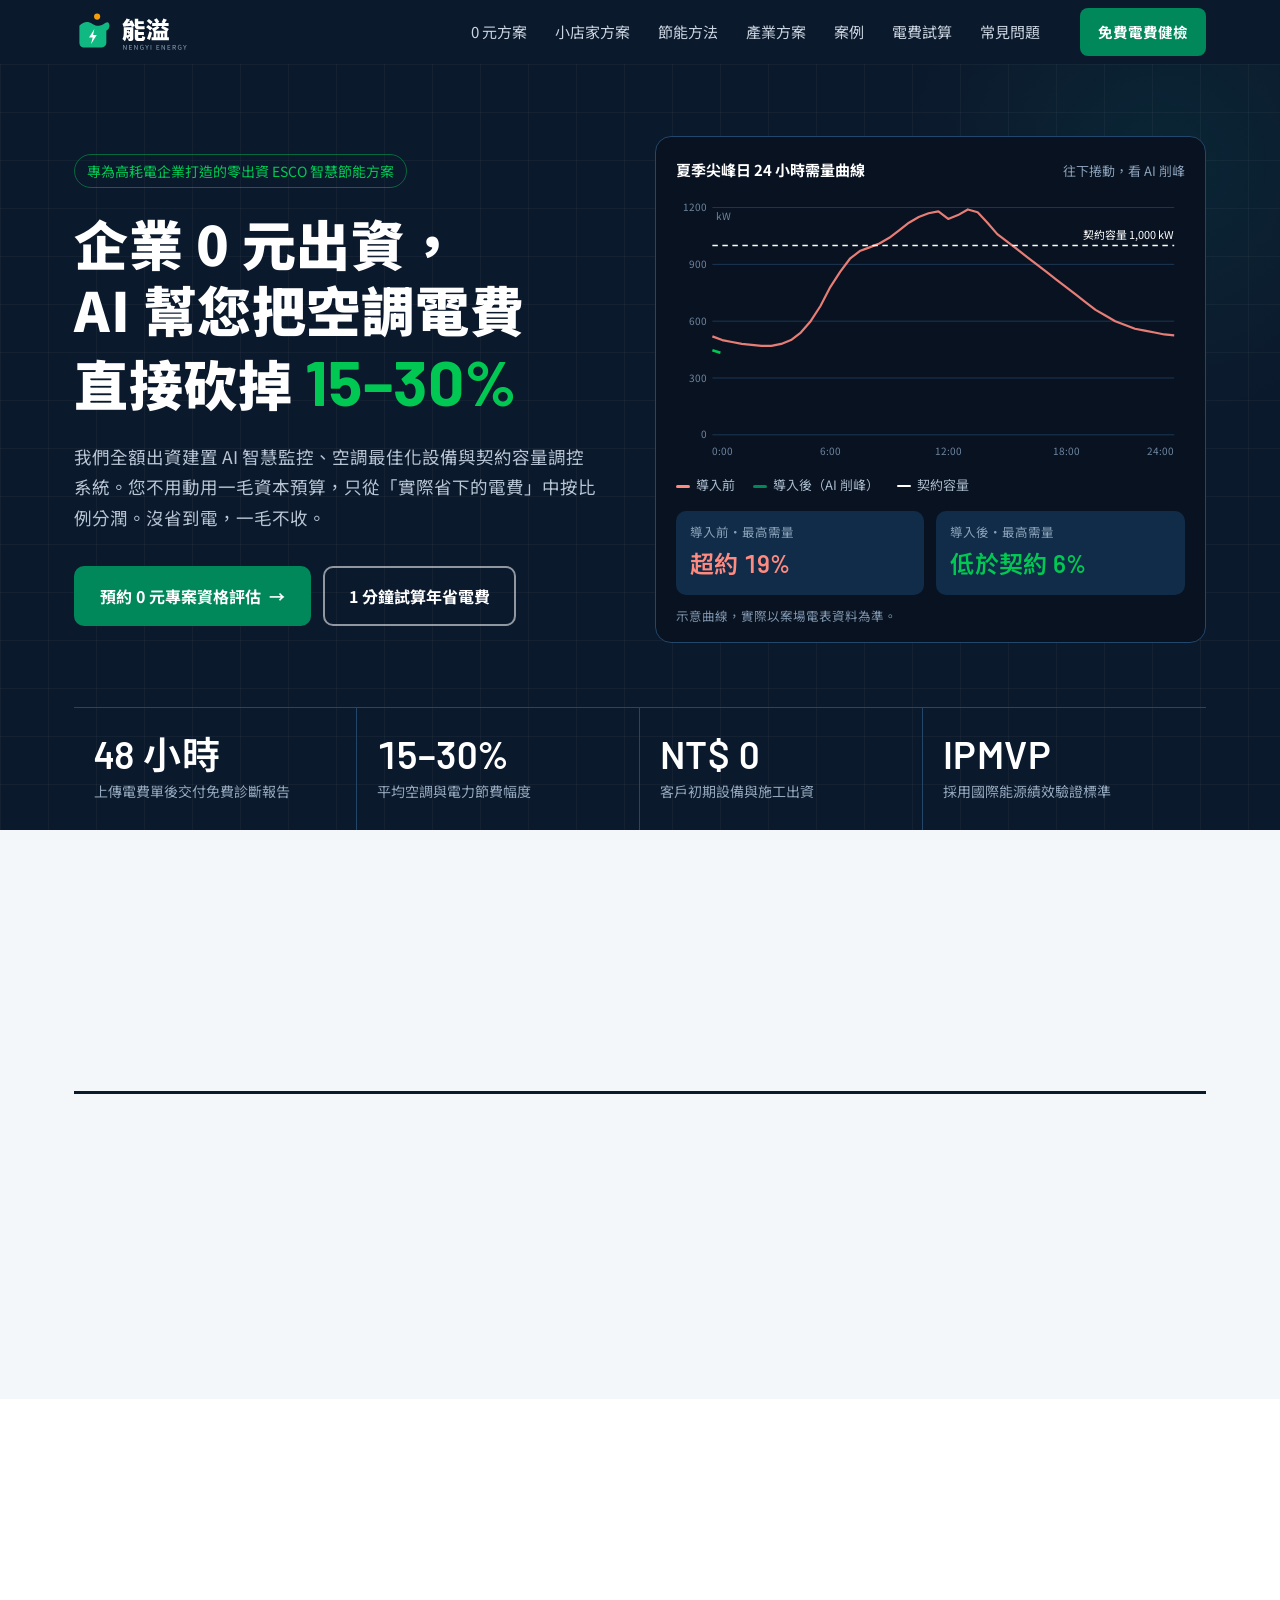
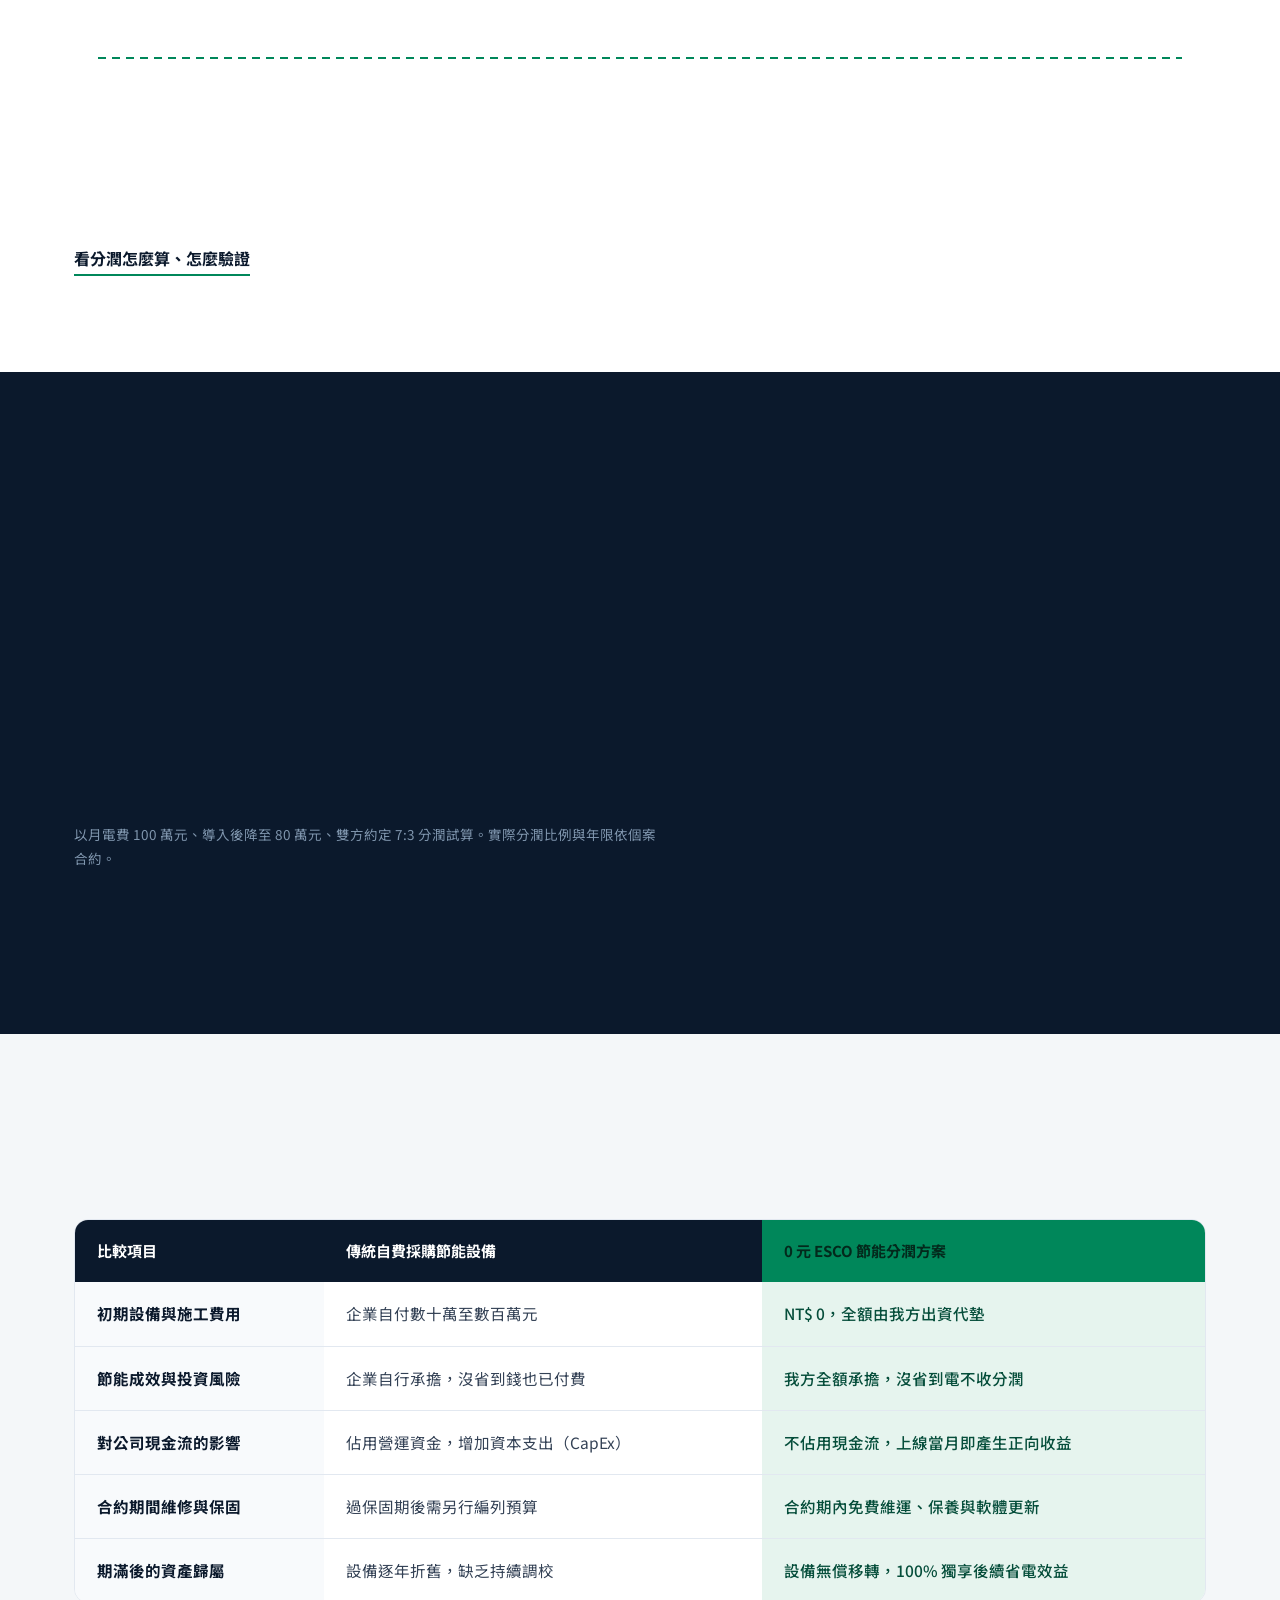
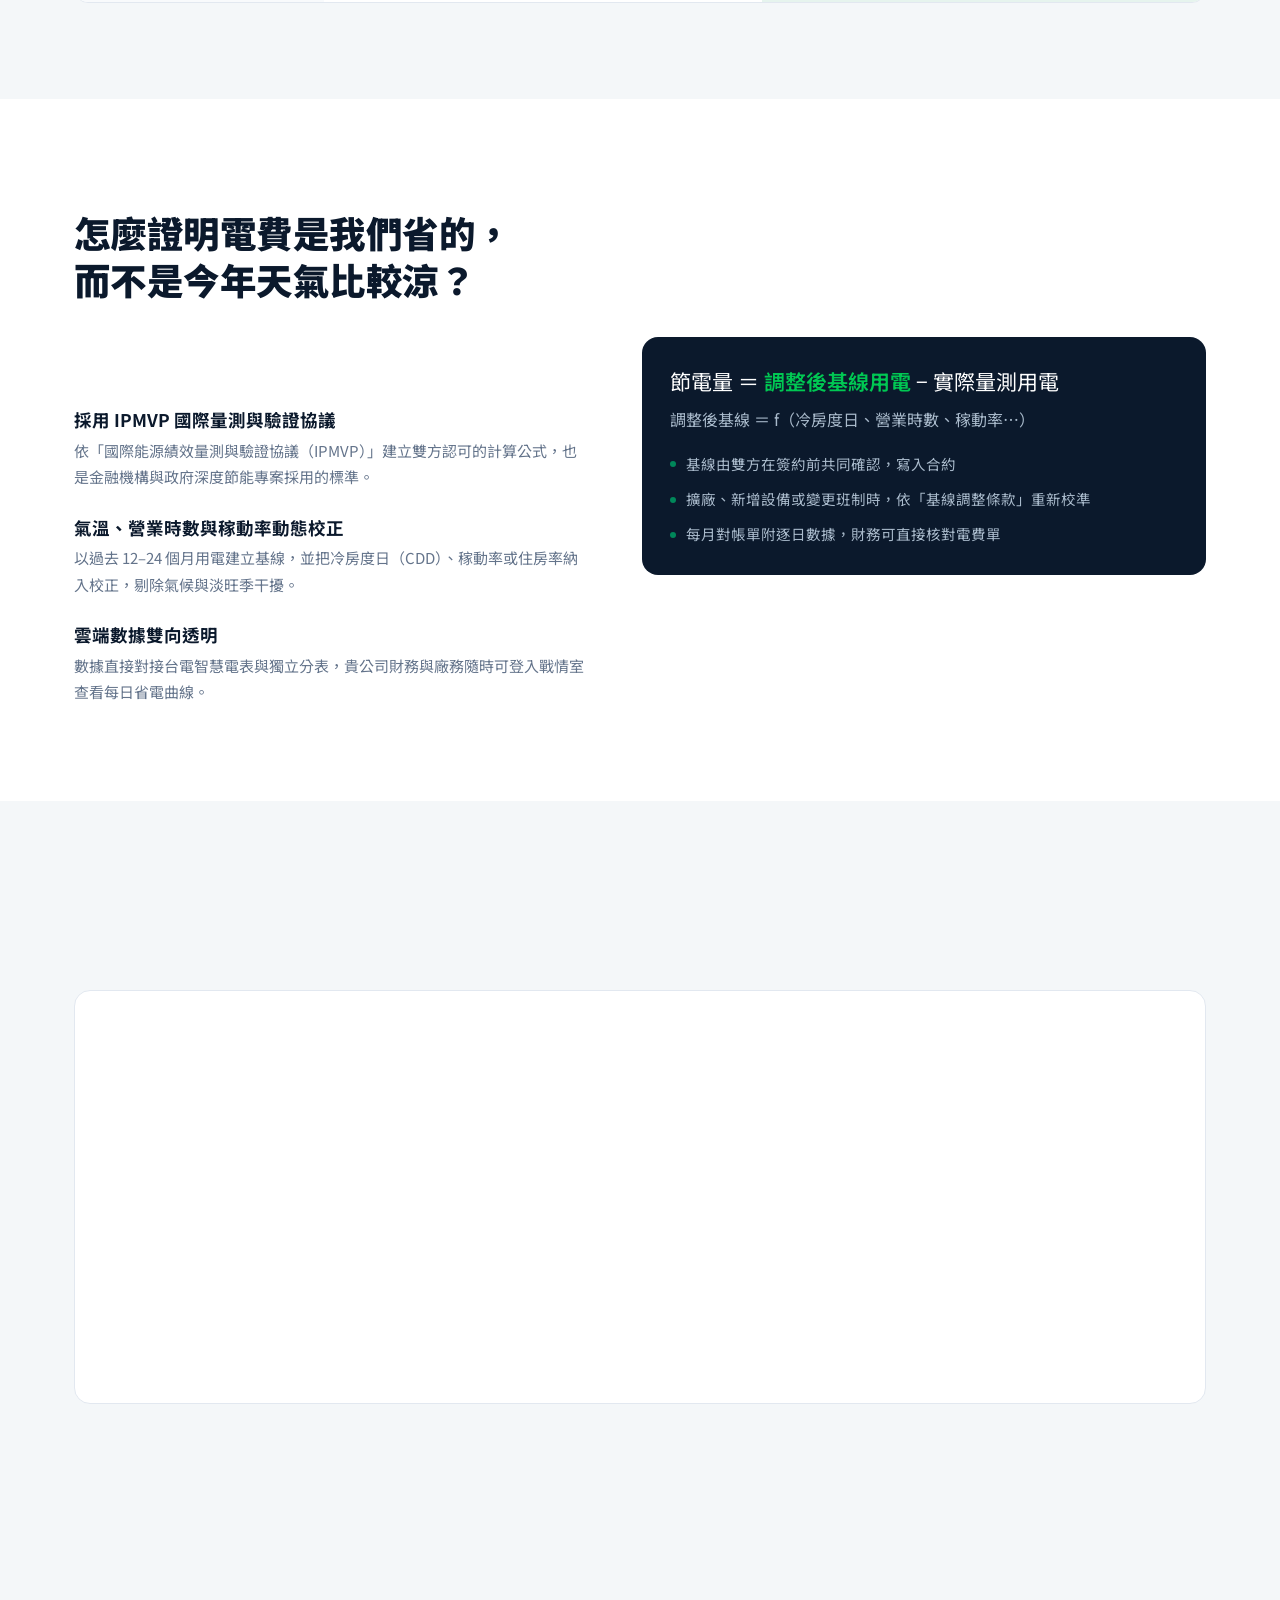
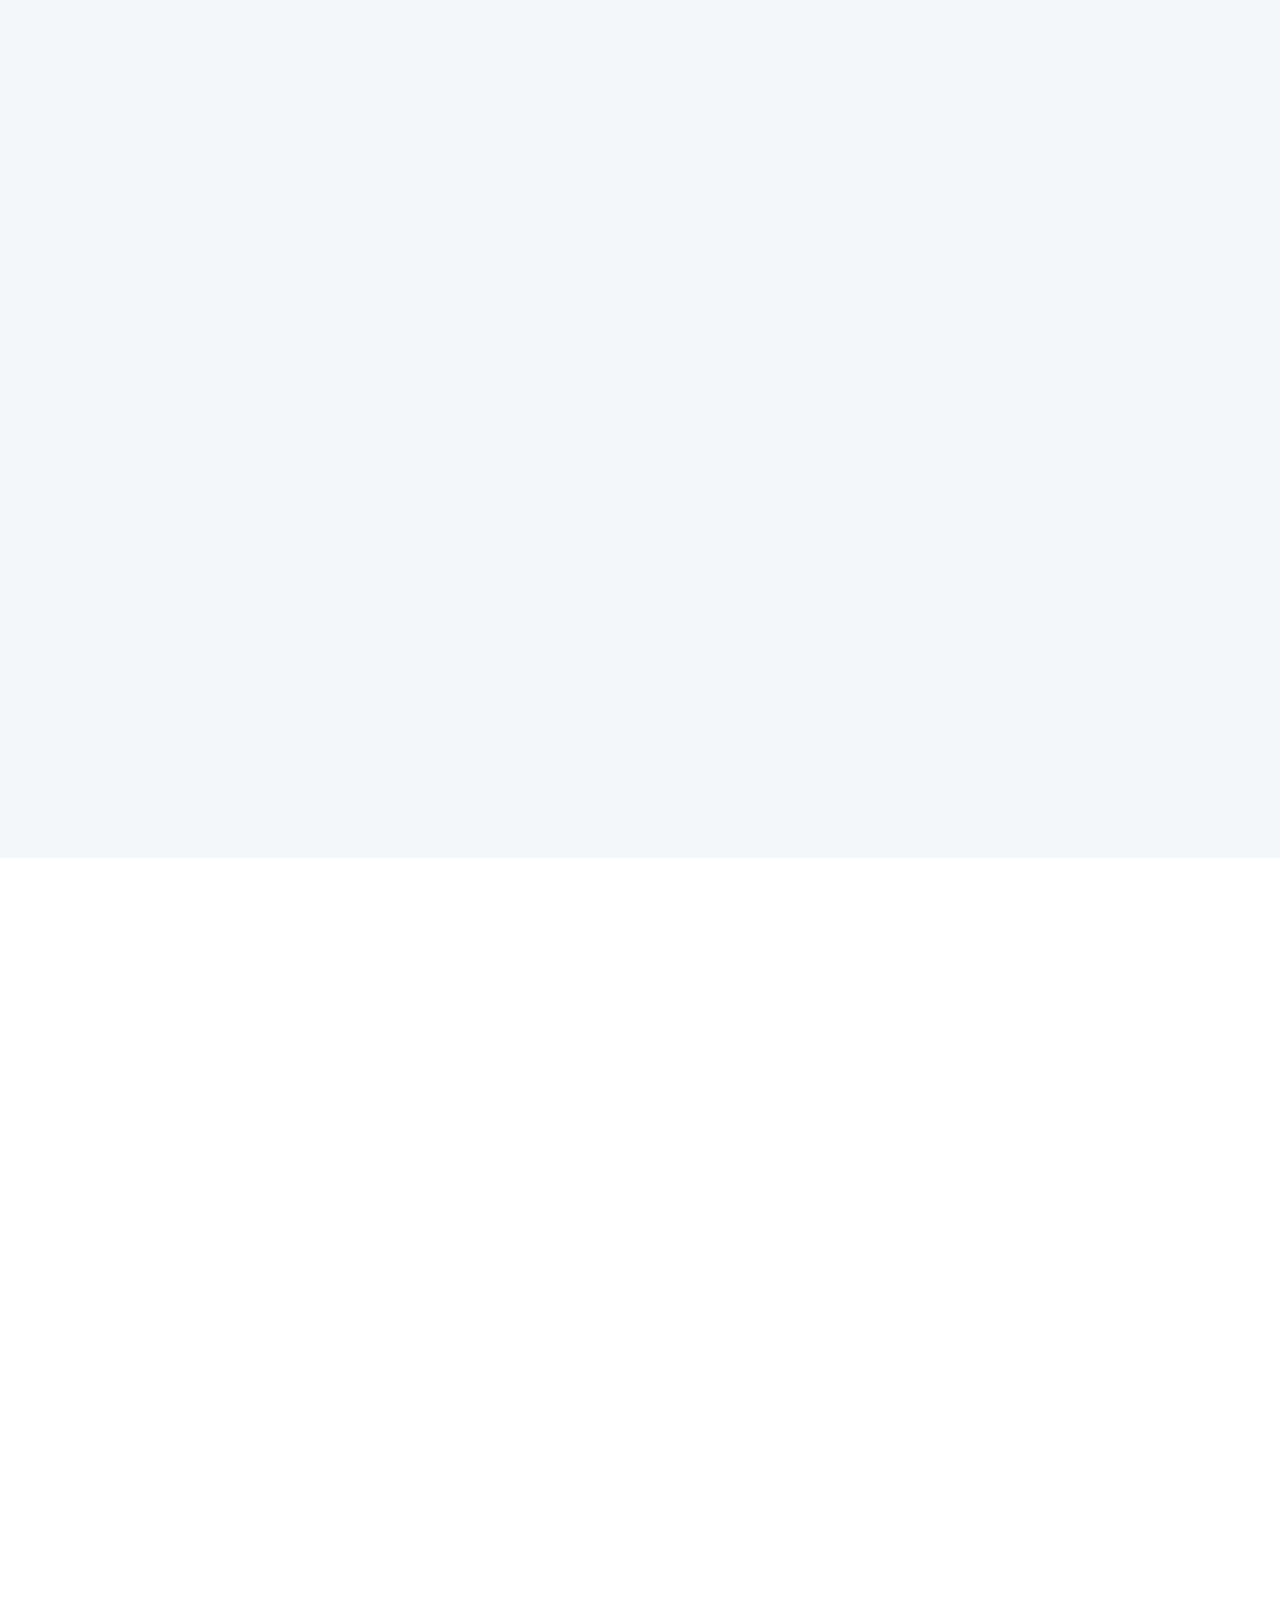
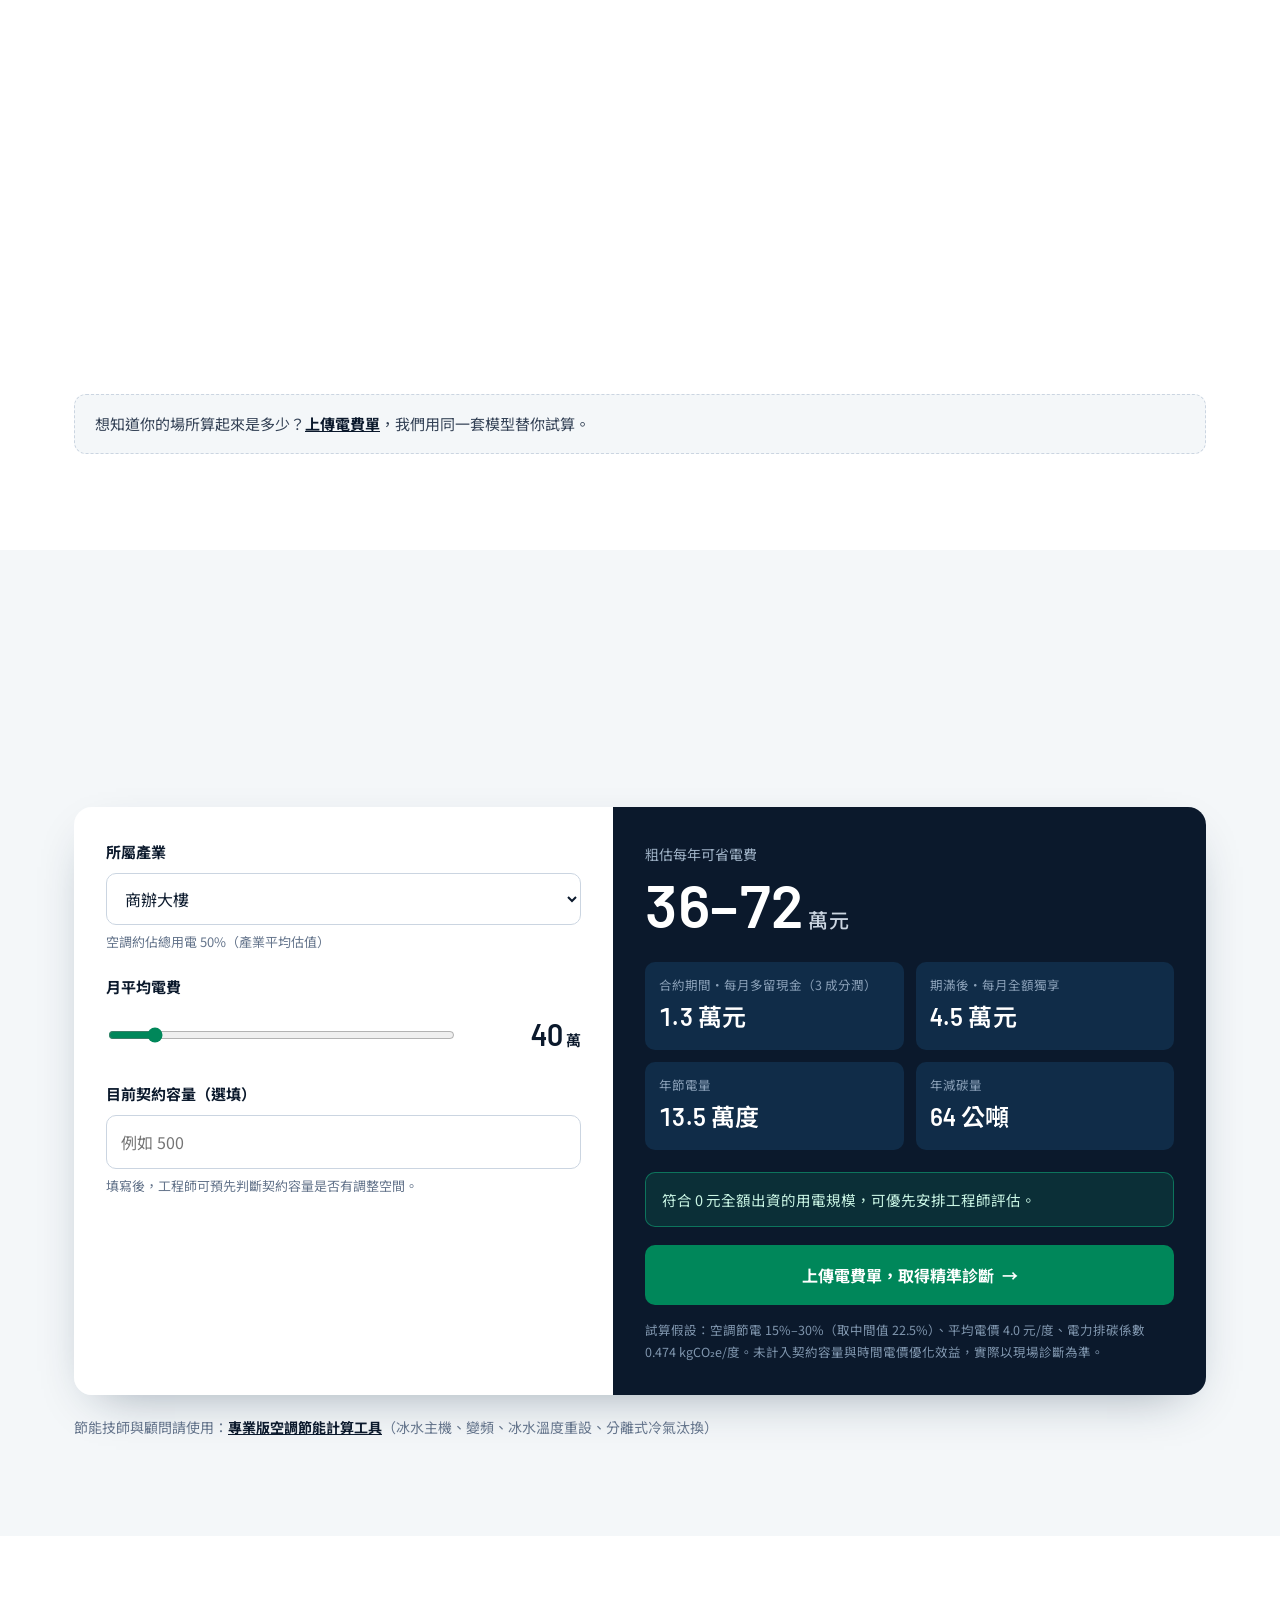
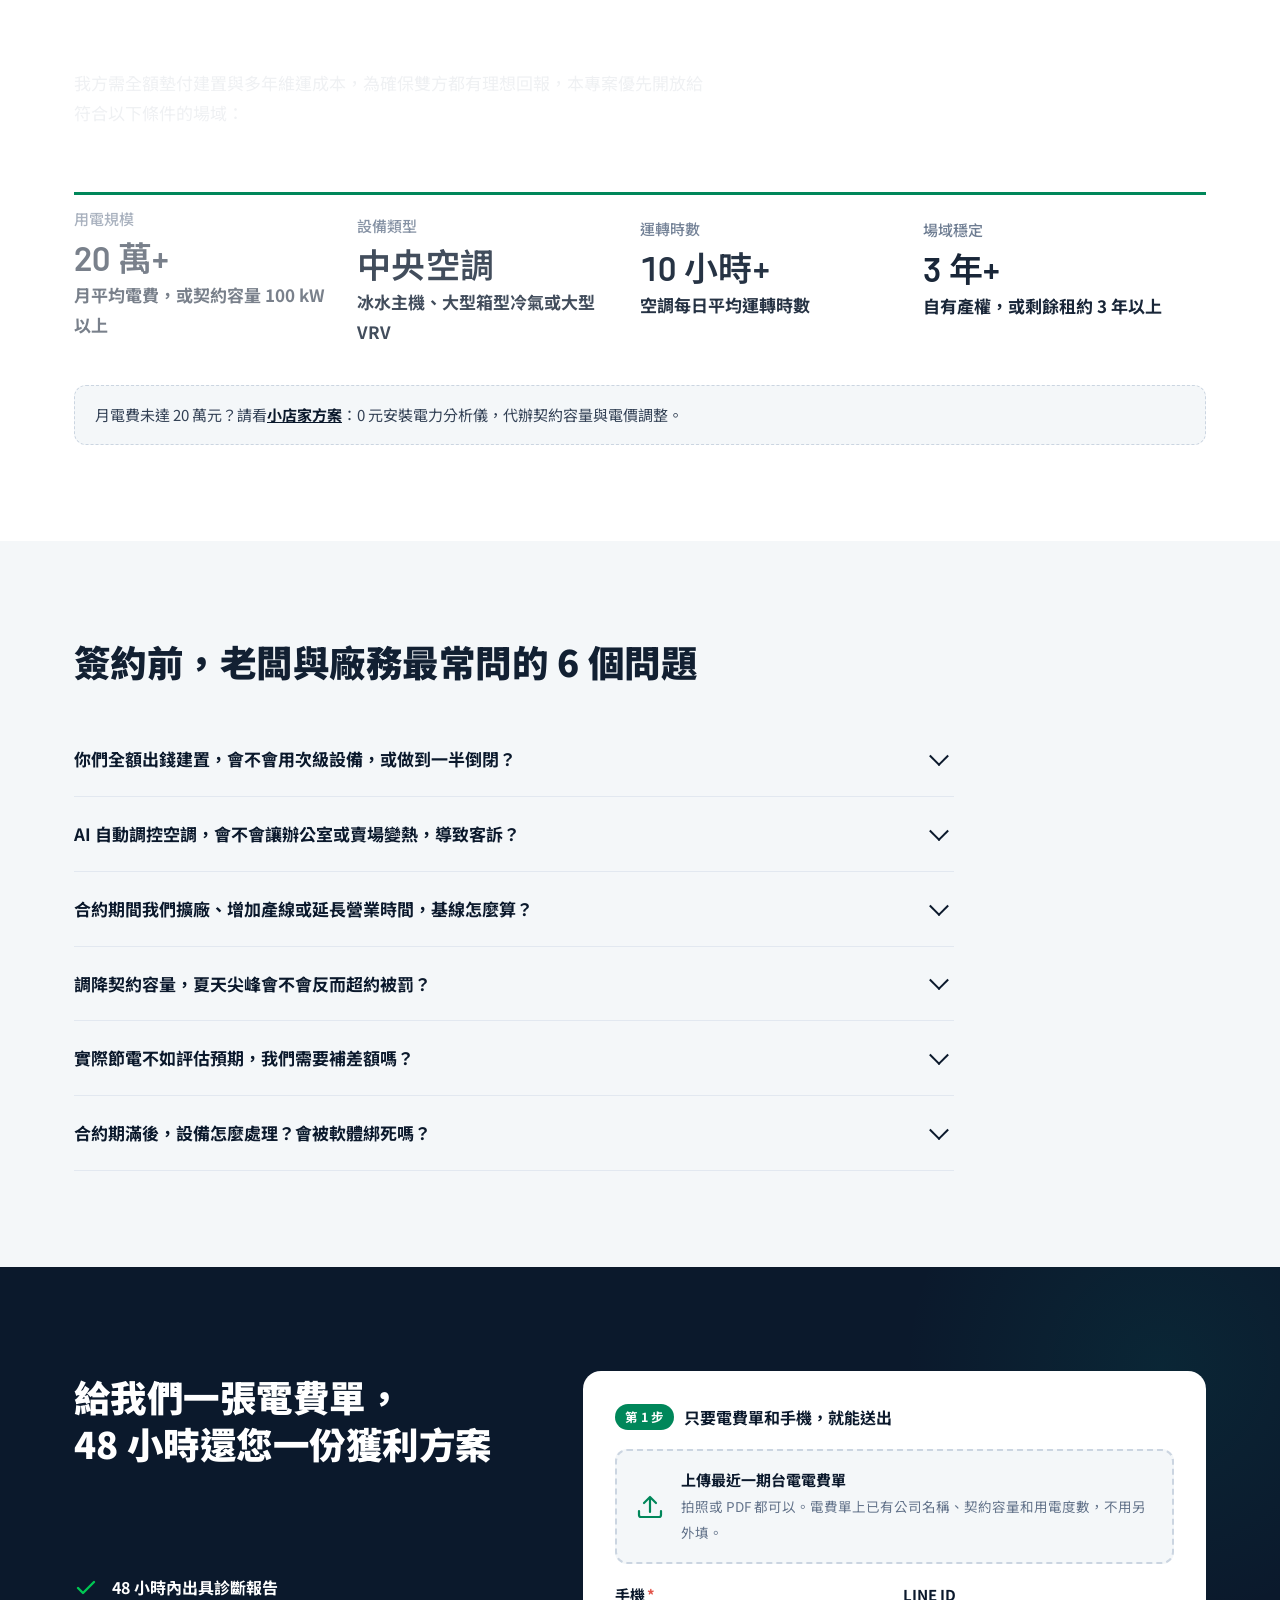
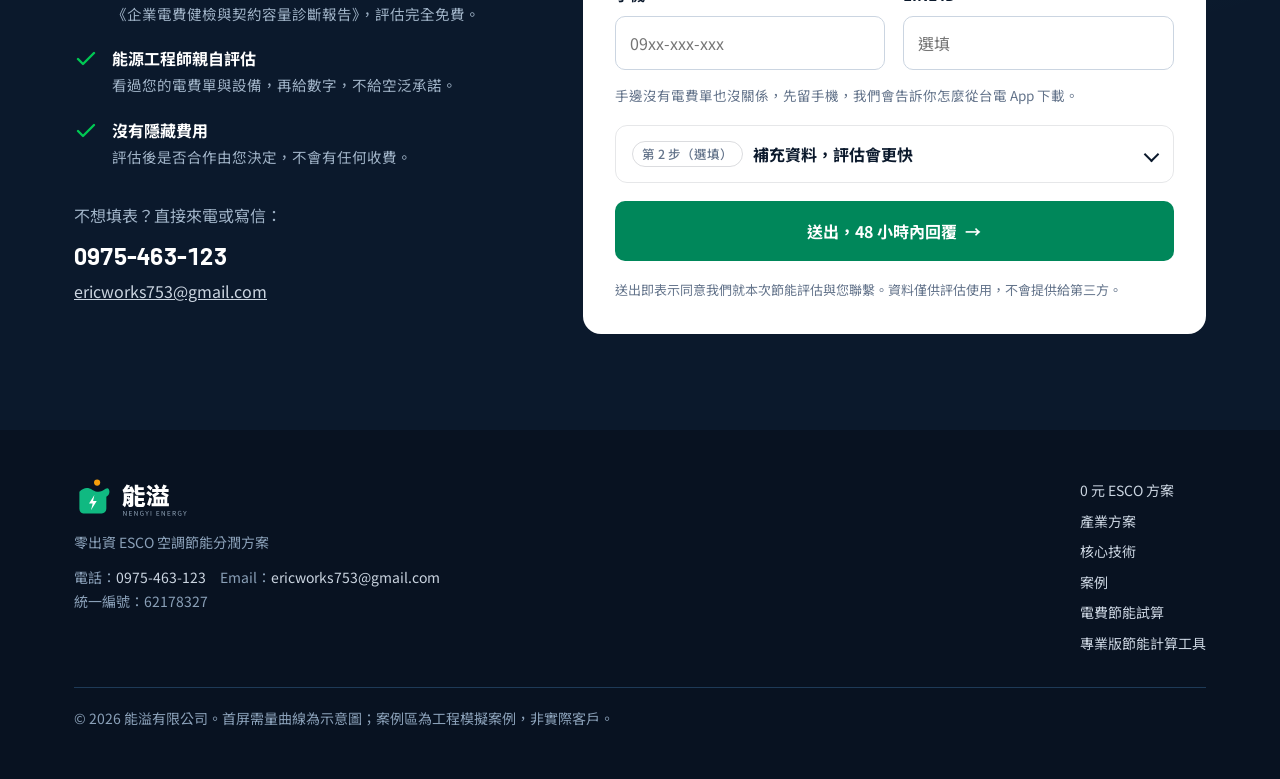
==== commit dba1b696: "官網：移除 Lenis 與標頭模糊以改善卡頓；上下捲動雙向進場動畫、閱讀進度條、首屏視差 Co-Authored-By: Claude Opus 5.5 <noreply@anthropic.com>" ====
--- a/index.html
+++ b/index.html
@@ -49,7 +49,7 @@
 .btn-sm{padding:9px 16px;font-size:14.5px;border-radius:8px}
 
 /* nav */
-.nav{position:sticky;top:0;z-index:50;background:rgba(15,41,66,.97);backdrop-filter:blur(6px);color:#fff}
+.nav{position:sticky;top:0;z-index:50;background:#0B192C;color:#fff}
 .nav .wrap{display:flex;align-items:center;gap:28px;height:64px}
 .brand{display:flex;align-items:center;text-decoration:none;color:#fff}
 .brand img{display:block;height:40px;width:auto}
@@ -409,6 +409,7 @@
 
 <!-- 能溢有限公司官網。產業頁在 solution.html，Logo 檔在 assets/。 -->
 
+<div class="scroll-progress" aria-hidden="true"></div>
 <nav class="nav" aria-label="主選單">
   <div class="wrap">
     <a class="brand" href="#top" aria-label="能溢有限公司 回到頂端"><img src="assets/logo-horizontal-white.svg" alt="能溢有限公司" width="114" height="40"></a>
@@ -428,7 +429,7 @@
 <header class="hero" id="top">
   <div class="wrap">
     <div class="hero-grid">
-      <div>
+      <div class="hero-copy">
         <span class="hero-tag">專為高耗電企業打造的零出資 ESCO 智慧節能方案</span>
         <h1>企業 0 元出資，<br>AI 幫您把空調電費<br>直接砍掉 <span class="cut">15–30%</span></h1>
         <p class="sub">我們全額出資建置 AI 智慧監控、空調最佳化設備與契約容量調控系統。您不用動用一毛資本預算，只從「實際省下的電費」中按比例分潤。沒省到電，一毛不收。</p>
@@ -886,7 +887,6 @@
 
 <script src="assets/vendor/gsap.min.js"></script>
 <script src="assets/vendor/ScrollTrigger.min.js"></script>
-<script src="assets/vendor/lenis.min.js"></script>
 <script>
 document.getElementById('yr').textContent=new Date().getFullYear();
 const reduce=matchMedia('(prefers-reduced-motion: reduce)').matches;
@@ -930,14 +930,7 @@
     .to(lab,{attr:{opacity:1},duration:.3},'-=.2');
 })();
 
-/* ---------- Lenis 平滑捲動：只在有滑鼠的電腦上啟用 ---------- */
-(function(){
-  if(reduce||!window.Lenis||!matchMedia('(hover:hover) and (pointer:fine)').matches) return;
-  const lenis=new Lenis({duration:1.05,smoothWheel:true});
-  if(window.gsap&&window.ScrollTrigger){lenis.on('scroll',ScrollTrigger.update);gsap.ticker.add(t=>lenis.raf(t*1000));gsap.ticker.lagSmoothing(0);}
-  else{const raf=t=>{lenis.raf(t);requestAnimationFrame(raf)};requestAnimationFrame(raf);}
-  document.querySelectorAll('a[href^="#"]').forEach(a=>a.addEventListener('click',e=>{const id=a.getAttribute('href');if(id.length<2)return;const el=document.querySelector(id);if(!el)return;e.preventDefault();lenis.scrollTo(el,{offset:-76});history.replaceState(null,'',id);}));
-})();
+
 
 /* ---------- 數字滾動 ---------- */
 (function(){
--- a/assets/motion.css
+++ b/assets/motion.css
@@ -14,3 +14,8 @@
   .reveal{opacity:1!important;transform:none!important}
   svg .draw{stroke-dashoffset:0!important}
 }
+
+/* GSAP 接手時關掉 CSS 過場，避免兩邊打架 */
+.gsap-on .reveal{transition:none}
+.scroll-progress{position:fixed;top:0;left:0;right:0;height:3px;background:#00C853;transform:scaleX(0);transform-origin:left;z-index:60;pointer-events:none}
+.motion-off .scroll-progress{display:none}
